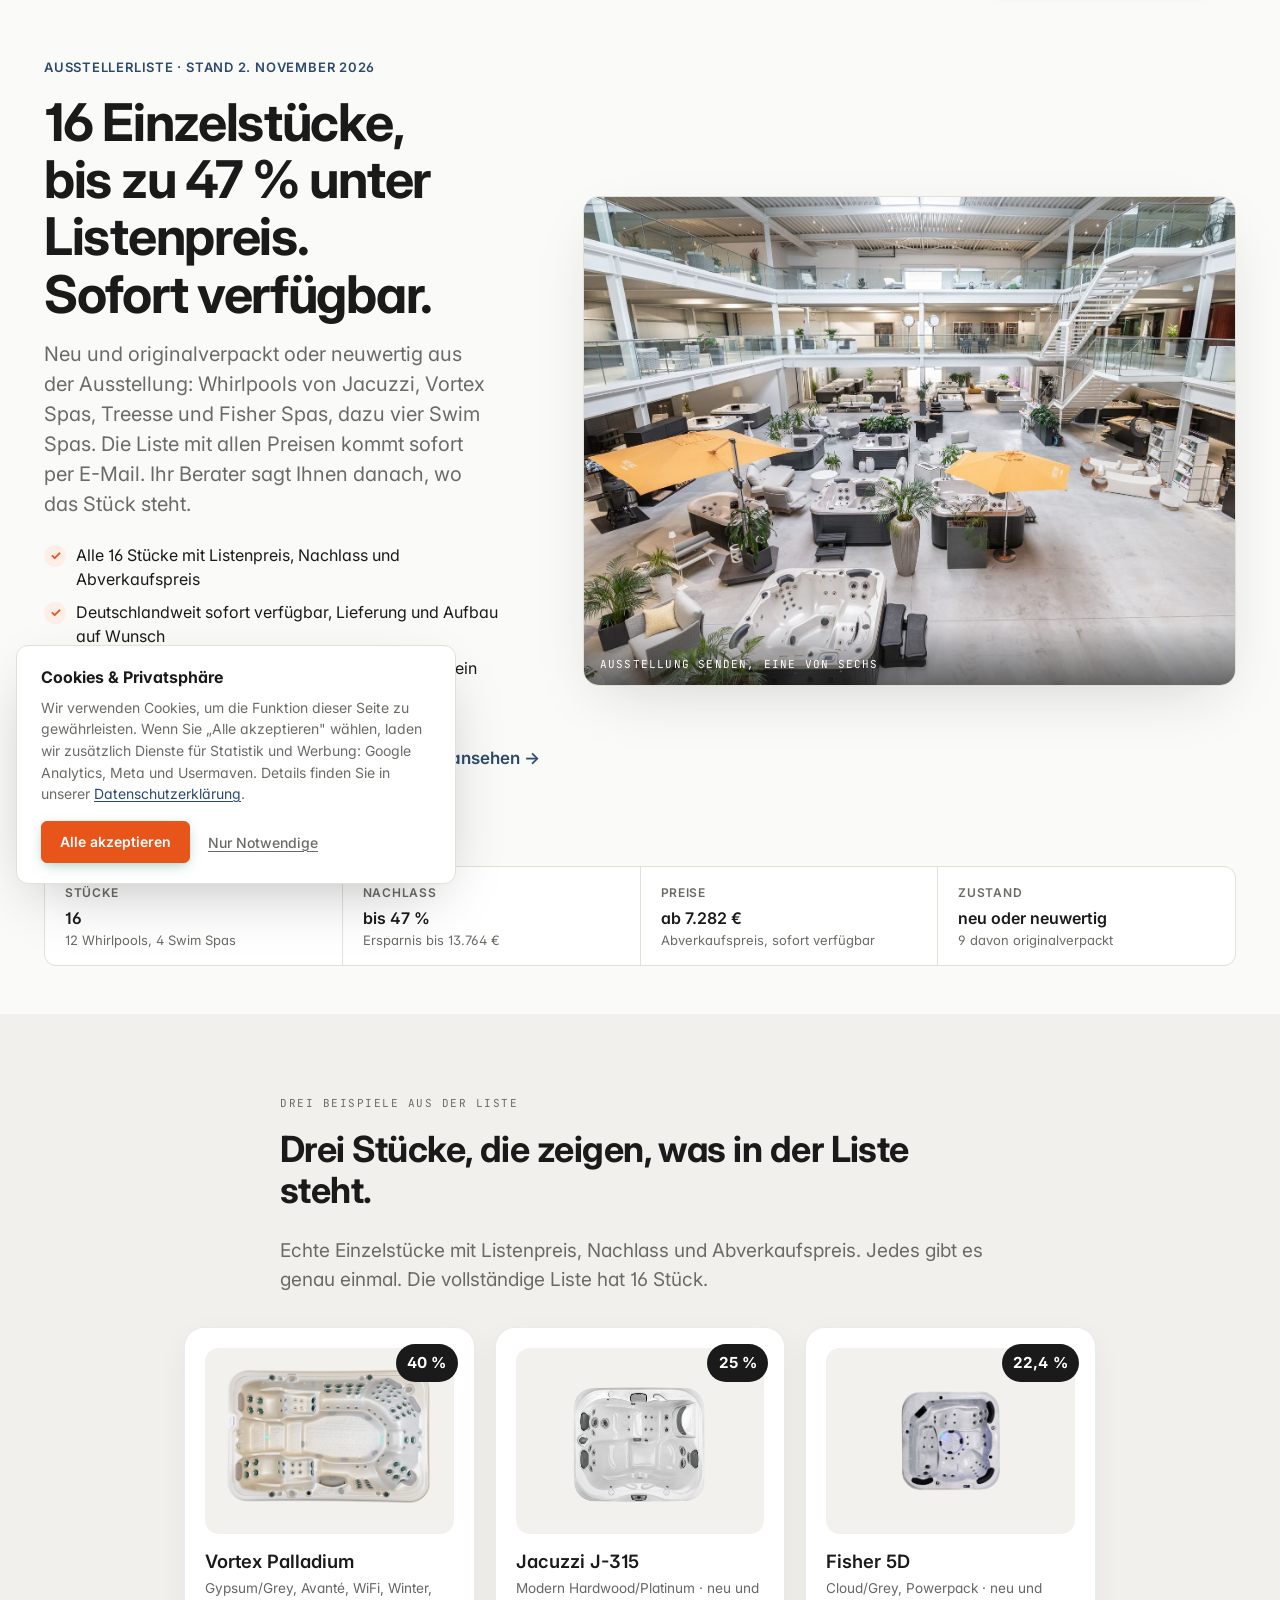
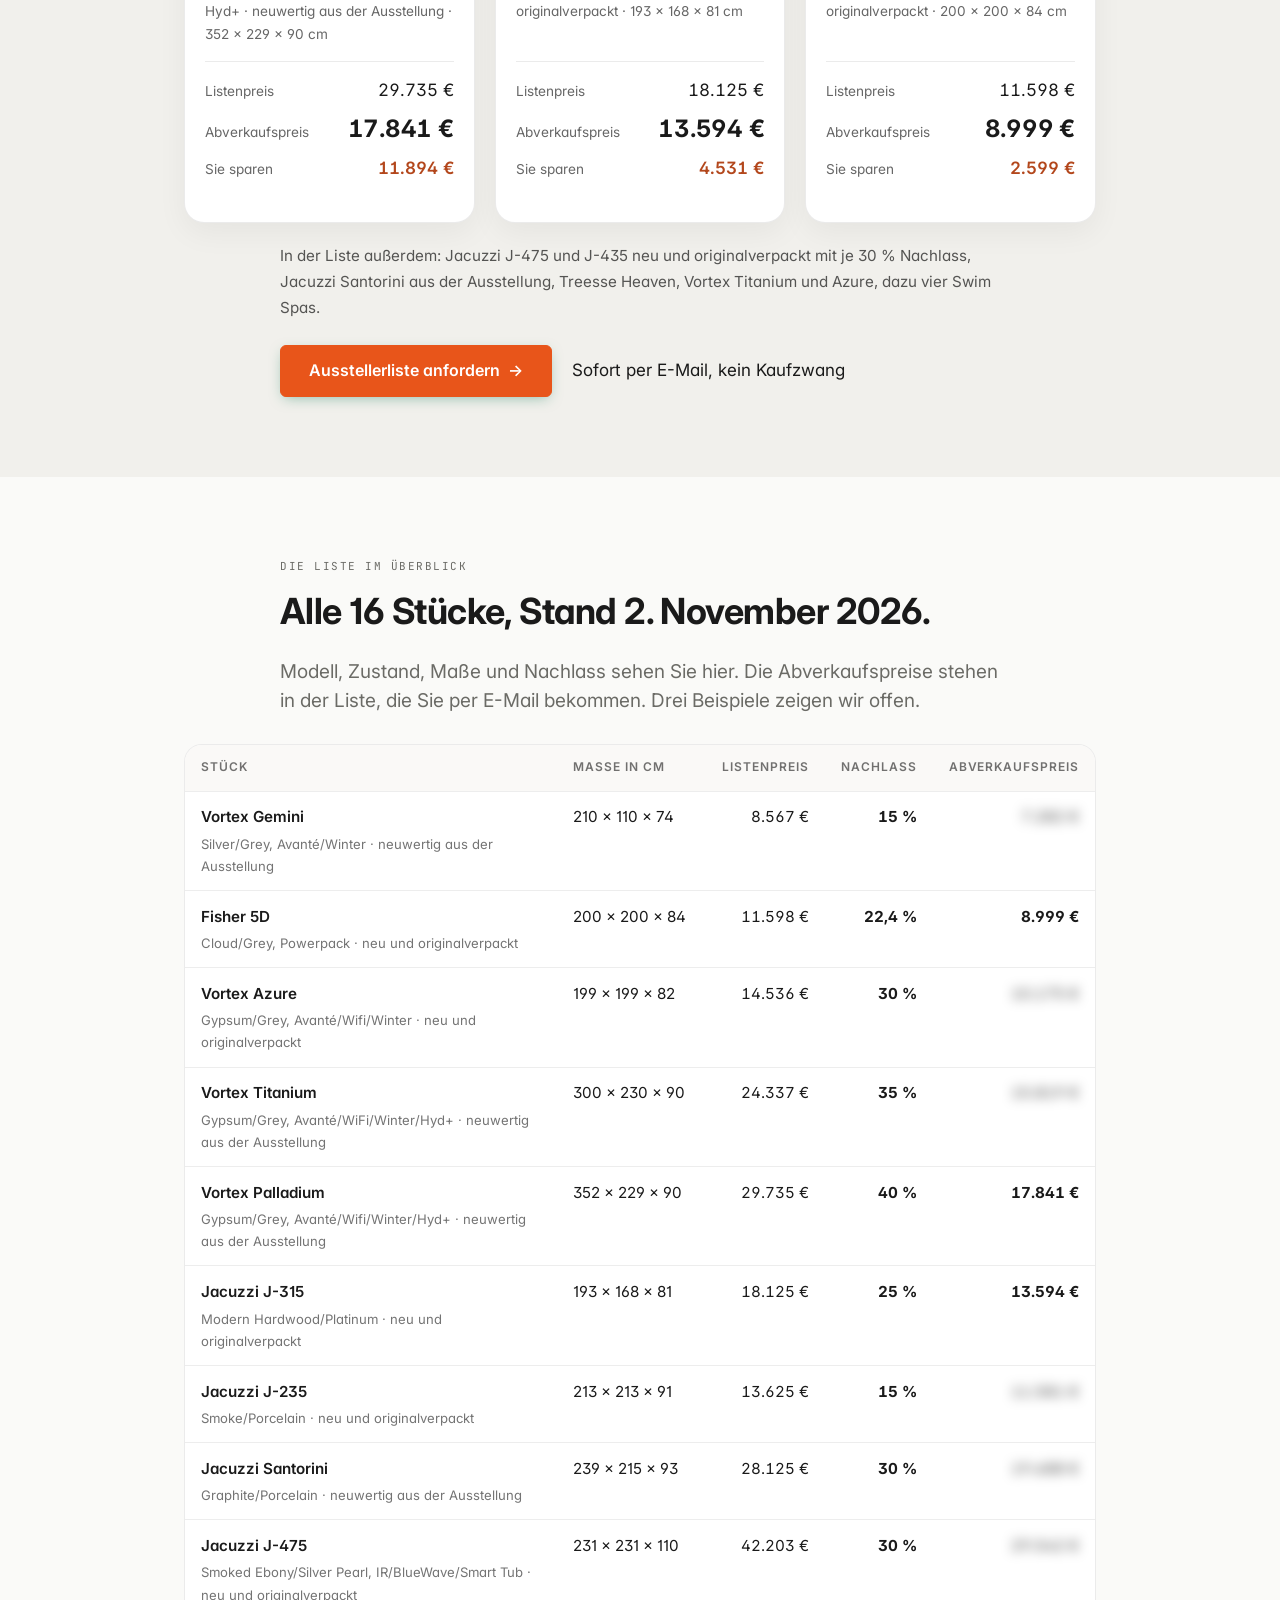
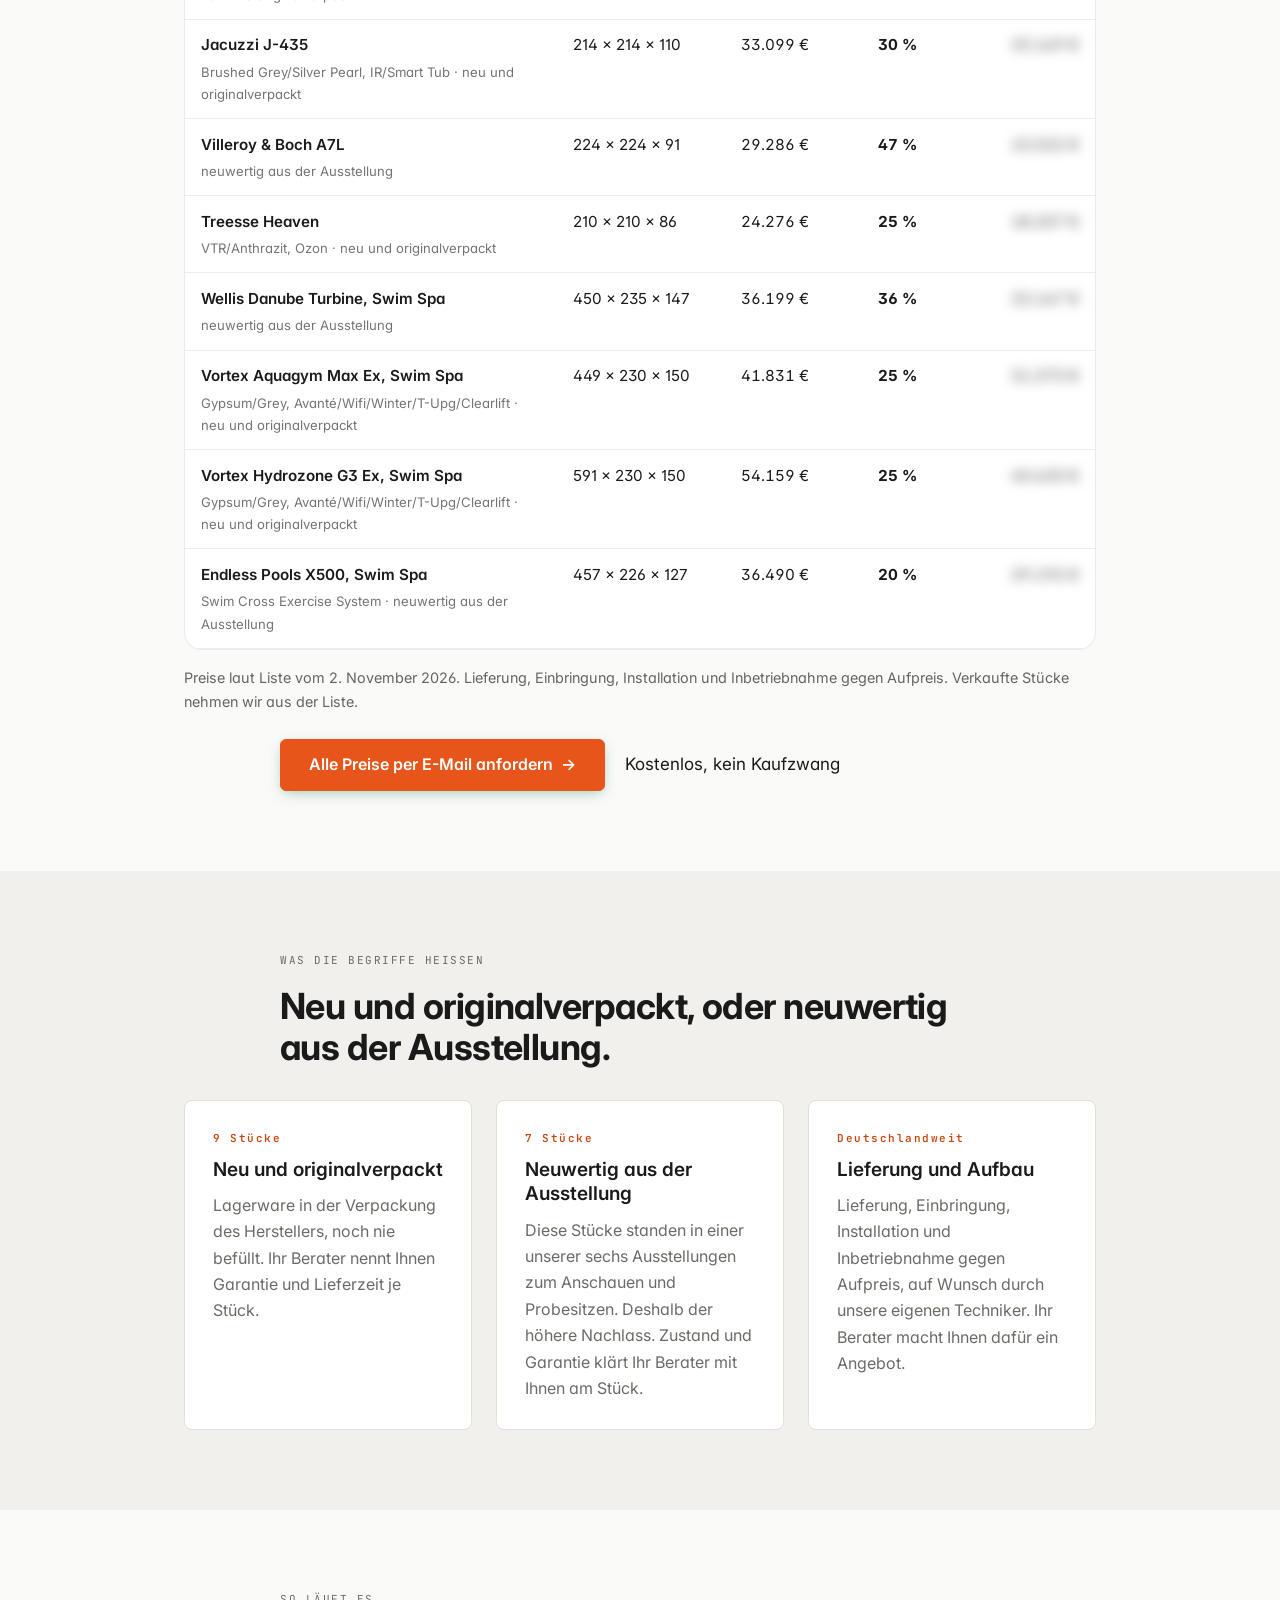
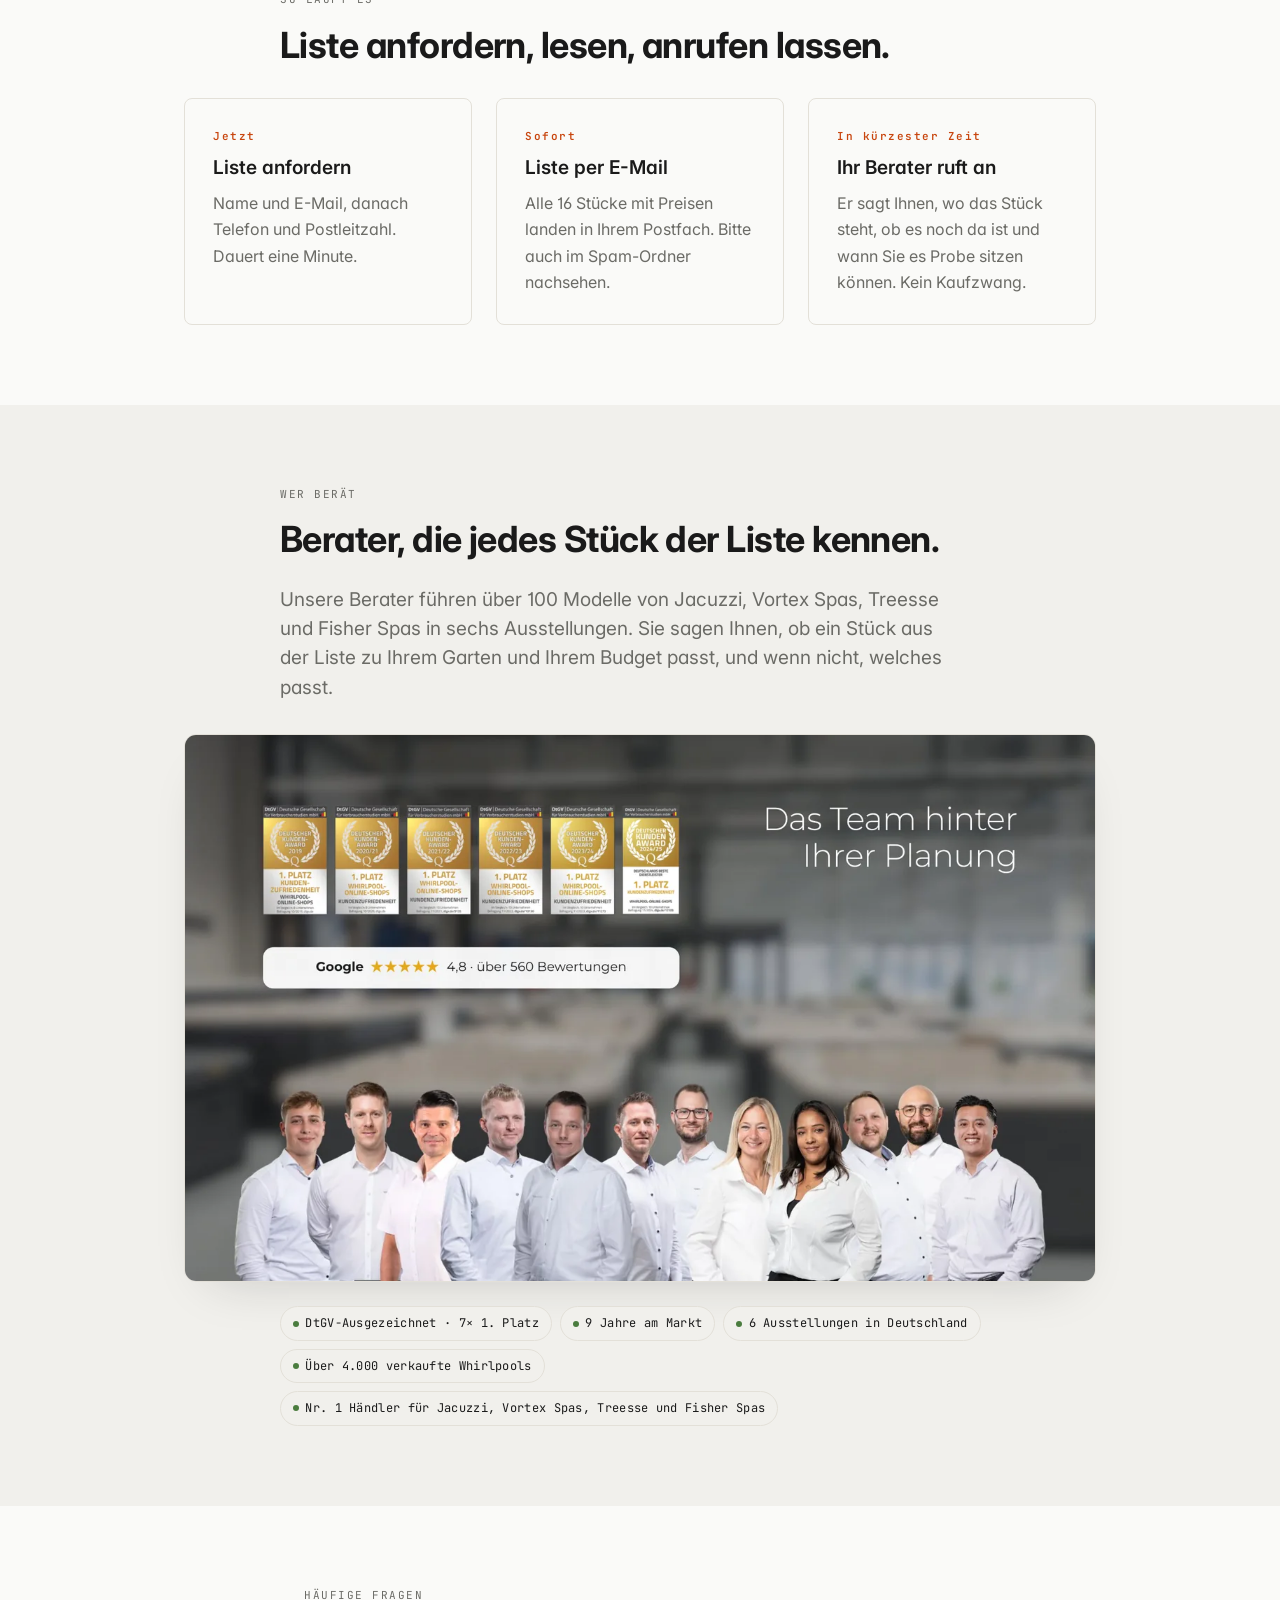
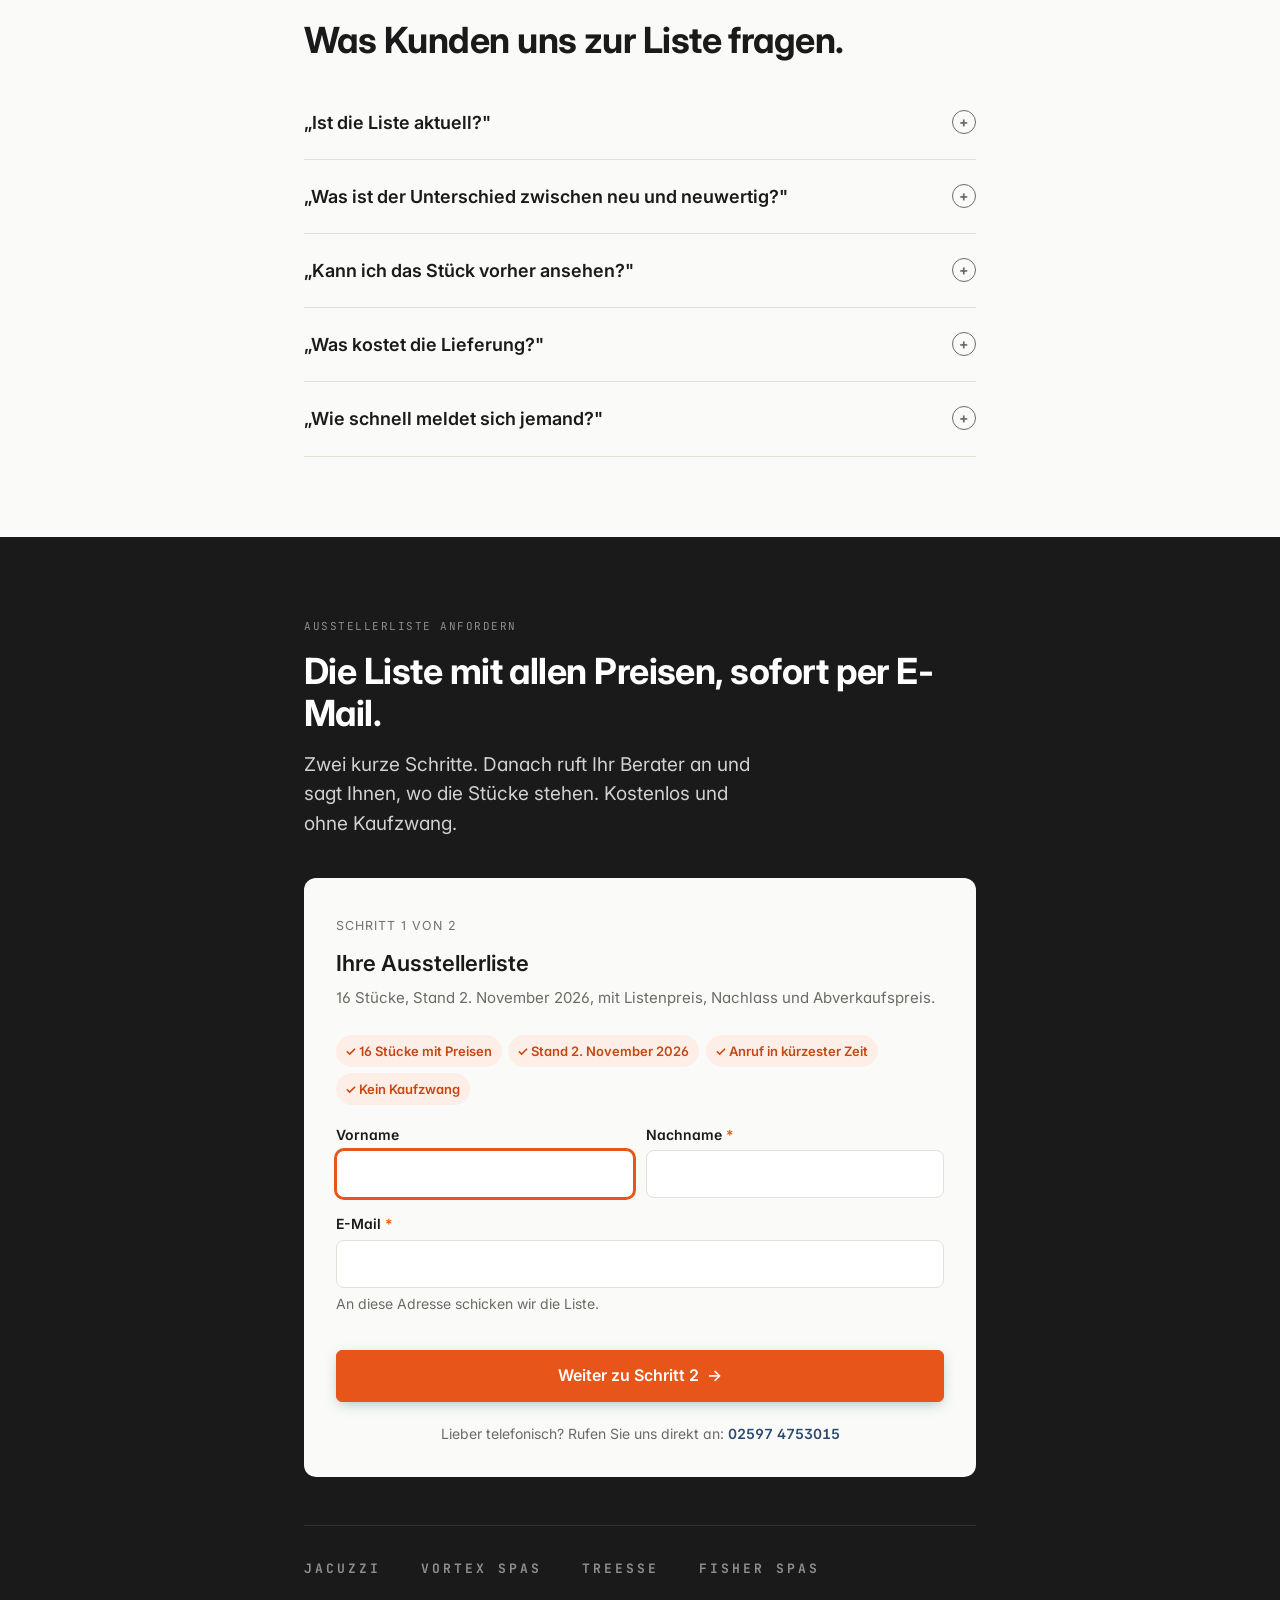
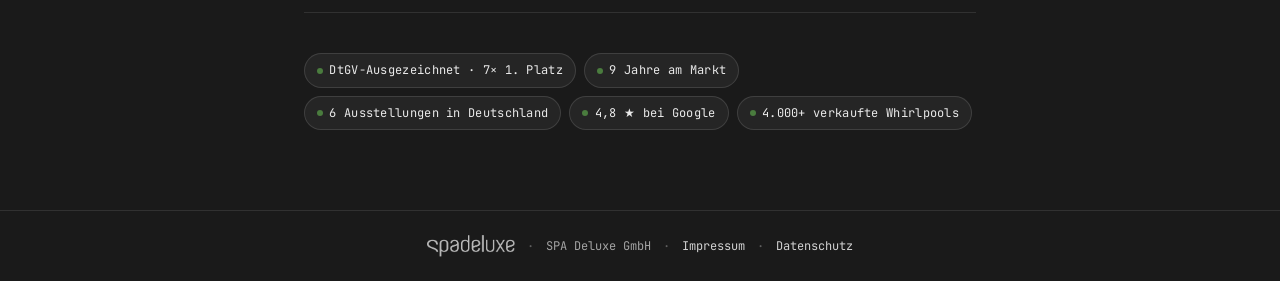
==== ausstellerliste/index.html @ eba51823 "Ausstellerliste: neue Kampagnenseite (Fassung 1, Entwurf ohne Zoho-Kennungen): Hero mit Listenzahlen" ====
<!DOCTYPE html>
<html lang="de">
<head>
  <meta charset="UTF-8" />
  <meta name="viewport" content="width=device-width, initial-scale=1, viewport-fit=cover" />
  <meta name="theme-color" content="#1A1A1A" />
  <title>Ausstellerliste: 16 Whirlpool-Einzelstücke bis zu 47 % unter Listenpreis · SPA Deluxe</title>
  <meta name="description" content="Die aktuelle Ausstellerliste von SPA Deluxe: 16 Einzelstücke von Jacuzzi, Vortex Spas, Treesse und Fisher Spas, neu und originalverpackt oder neuwertig aus der Ausstellung, bis zu 47 % unter Listenpreis. Liste sofort per E-Mail." />
  <meta name="robots" content="noindex, follow" />
  <link rel="canonical" href="https://ads.spadeluxe.de/ausstellerliste/" />

  <meta property="og:type" content="website" />
  <meta property="og:title" content="16 Einzelstücke, bis zu 47 % unter Listenpreis. Sofort verfügbar." />
  <meta property="og:description" content="Die Ausstellerliste von SPA Deluxe mit allen Preisen, sofort per E-Mail. Whirlpools von Jacuzzi, Vortex Spas, Treesse und Fisher Spas, dazu Swim Spas." />
  <meta property="og:image" content="https://ads.spadeluxe.de/ausstellerliste/assets/halle_senden.jpg" />
  <meta property="og:image:width" content="1700" />
  <meta property="og:image:height" content="1133" />
  <meta property="og:locale" content="de_DE" />
  <meta name="twitter:card" content="summary_large_image" />

  <link rel="preconnect" href="https://fonts.googleapis.com" />
  <link rel="preconnect" href="https://fonts.gstatic.com" crossorigin />
  <link href="https://fonts.googleapis.com/css2?family=Inter:wght@400;500;600;700&family=JetBrains+Mono:wght@400;500;600;700&display=swap" rel="stylesheet" />

  <link rel="stylesheet" href="styles.css?v=20261102a" />
  <link rel="stylesheet" href="liste.css?v=20261102a" />

  <!--
    Ausstellerliste, Fassung 1 vom 02.11.2026 (Go Sergej: neue Seite im eigenen Baukasten).
    Angebot: die Liste der Einzelstücke (Stand 02.11.2026, 16 Stücke) sofort per E-Mail, danach Anruf des Beraters.
    Technik wie Angebots-Check: styles.css, app.js (Einwilligung, Messung, Zoho Web-to-Lead, Bestätigung, PLZ zur Ausstellung),
    liste.js (zwei Formularschritte, Zeitpunkt in die Beschreibung). Zoho: Webformular „Ausstellerliste LP“ mit
    Lead Source „Ausstellerliste“ (dieselbe Quelle wie bisher, damit Funnel 8 die Liste verschickt); solange xnQsjsdp
    mit TODO beginnt, sendet app.js nichts und zeigt nur die Bestätigung. Preise und Stücke aus der Liste vom 02.11.2026,
    Datei akquise/kunden/spa-deluxe/ausstellerliste/liste-stand-2026-11-02.md. Bei jeder Listenänderung: Tabelle,
    Beispiele, Kennzahlen im Hero und das Datum anpassen.
  -->
</head>
<body>

<header class="site-header" id="site-header" aria-hidden="true">
  <div class="site-header-inner">
    <a href="#top" aria-label="Zum Seitenanfang">
      <img src="assets/logo-white.png" alt="SPA Deluxe" class="logo" width="120" height="26" />
    </a>
    <div class="header-center">
      <div class="reviews compact" aria-label="Google-Bewertungen: 4,8 von 5 Sternen aus über 560 Bewertungen">
        <span class="stars" aria-hidden="true">
          <svg class="star" viewBox="0 0 24 24" fill="currentColor"><path d="M12 2l3.09 6.26L22 9.27l-5 4.87 1.18 6.88L12 17.77l-6.18 3.25L7 14.14 2 9.27l6.91-1.01L12 2z"/></svg>
          <svg class="star" viewBox="0 0 24 24" fill="currentColor"><path d="M12 2l3.09 6.26L22 9.27l-5 4.87 1.18 6.88L12 17.77l-6.18 3.25L7 14.14 2 9.27l6.91-1.01L12 2z"/></svg>
          <svg class="star" viewBox="0 0 24 24" fill="currentColor"><path d="M12 2l3.09 6.26L22 9.27l-5 4.87 1.18 6.88L12 17.77l-6.18 3.25L7 14.14 2 9.27l6.91-1.01L12 2z"/></svg>
          <svg class="star" viewBox="0 0 24 24" fill="currentColor"><path d="M12 2l3.09 6.26L22 9.27l-5 4.87 1.18 6.88L12 17.77l-6.18 3.25L7 14.14 2 9.27l6.91-1.01L12 2z"/></svg>
          <svg class="star" viewBox="0 0 24 24" fill="currentColor"><path d="M12 2l3.09 6.26L22 9.27l-5 4.87 1.18 6.88L12 17.77l-6.18 3.25L7 14.14 2 9.27l6.91-1.01L12 2z"/></svg>
        </span>
        <span class="rating">4,8</span>
        <span class="count">· 560+ Bewertungen</span>
      </div>
    </div>
    <div class="header-cta">
      <a href="tel:+4925974753015" class="btn btn-call" data-cta="header-call" aria-label="Anrufen 02597 4753015">
        <svg class="icon-phone" viewBox="0 0 24 24" fill="none" stroke="currentColor" stroke-width="2" stroke-linecap="round" stroke-linejoin="round" aria-hidden="true"><path d="M22 16.92v3a2 2 0 0 1-2.18 2 19.79 19.79 0 0 1-8.63-3.07 19.5 19.5 0 0 1-6-6 19.79 19.79 0 0 1-3.07-8.67A2 2 0 0 1 4.11 2h3a2 2 0 0 1 2 1.72c.13.96.36 1.9.7 2.81a2 2 0 0 1-.45 2.11L8.09 9.91a16 16 0 0 0 6 6l1.27-1.27a2 2 0 0 1 2.11-.45c.91.34 1.85.57 2.81.7A2 2 0 0 1 22 16.92z"/></svg>
        <span class="btn-call-text">02597 4753015</span>
      </a>
      <a href="#liste-anfordern" class="btn btn-primary" data-cta="header-primary">Ausstellerliste anfordern</a>
    </div>
  </div>
</header>

<!-- ============================================================
     HERO · die Liste als Angebot, Zahlen aus der Liste vom 02.11.2026
     ============================================================ -->
<section class="hero hero--messe" id="top">
  <div class="hero-wrap">
    <div class="hero-grid">
      <div class="hero-content">
        <p class="kicker">Ausstellerliste · Stand 2. November 2026</p>

        <h1>16 Einzelstücke, bis zu 47 % unter Listenpreis. Sofort verfügbar.</h1>

        <p class="hero-sub">
          Neu und originalverpackt oder neuwertig aus der Ausstellung: Whirlpools von Jacuzzi, Vortex Spas, Treesse und Fisher Spas, dazu vier Swim Spas.
          Die Liste mit allen Preisen kommt sofort per E-Mail. Ihr Berater sagt Ihnen danach, wo das Stück steht.
        </p>

        <ul class="hero-vorteile">
          <li><span class="check" aria-hidden="true">✓</span><span>Alle 16 Stücke mit Listenpreis, Nachlass und Abverkaufspreis</span></li>
          <li><span class="check" aria-hidden="true">✓</span><span>Deutschlandweit sofort verfügbar, Lieferung und Aufbau auf Wunsch</span></li>
          <li><span class="check" aria-hidden="true">✓</span><span>Probesitzen in einer unserer sechs Ausstellungen, kein Kaufzwang</span></li>
        </ul>

        <div class="cta-row">
          <a href="#liste-anfordern" class="btn btn-primary btn-arrow" data-cta="hero-primary">Ausstellerliste anfordern</a>
          <a href="#beispiele" class="hero-link" data-cta="hero-secondary">Drei Beispiele ansehen</a>
        </div>

        <p class="hero-proof"><span class="stars" aria-hidden="true">★★★★★</span> 4,8 bei Google · über 560 Bewertungen</p>
      </div>

      <div class="hero-media">
        <div class="media-slot">
          <img src="assets/halle_senden.jpg" alt="Ausstellung von SPA Deluxe in Senden mit vielen Whirlpools nebeneinander" width="1700" height="1133" loading="eager" decoding="async" fetchpriority="high" />
          <span class="media-caption">Ausstellung Senden, eine von sechs</span>
        </div>
      </div>
    </div>

    <dl class="messe-fakten" aria-label="Die Liste auf einen Blick">
      <div class="fakt"><dt>Stücke</dt><dd>16<small>12 Whirlpools, 4 Swim Spas</small></dd></div>
      <div class="fakt"><dt>Nachlass</dt><dd>bis 47 %<small>Ersparnis bis 13.764 €</small></dd></div>
      <div class="fakt"><dt>Preise</dt><dd>ab 7.282 €<small>Abverkaufspreis, sofort verfügbar</small></dd></div>
      <div class="fakt"><dt>Zustand</dt><dd>neu oder neuwertig<small>9 davon originalverpackt</small></dd></div>
    </dl>
  </div>
</section>

<!-- ============================================================
     BEISPIELE · drei echte Stücke mit Preis
     ============================================================ -->
<section class="alt" id="beispiele">
  <div class="wrap-wide">
    <div class="wrap" style="padding:0;">
      <div class="section-meta"><span class="num">Drei Beispiele aus der Liste</span></div>
      <h2>Drei Stücke, die zeigen, was in der Liste steht.</h2>
      <p class="lead">Echte Einzelstücke mit Listenpreis, Nachlass und Abverkaufspreis. Jedes gibt es genau einmal. Die vollständige Liste hat 16 Stück.</p>
    </div>

    <div class="beispiel-karten">
      <article class="beispiel">
        <span class="beispiel-badge">40 %</span>
        <div class="beispiel-bild"><img src="assets/vortex-palladium.png" alt="Vortex Palladium, Whirlpool von oben" width="900" height="751" loading="lazy" decoding="async" /></div>
        <h3>Vortex Palladium</h3>
        <p class="zustand">Gypsum/Grey, Avanté, WiFi, Winter, Hyd+ · neuwertig aus der Ausstellung · 352 × 229 × 90 cm</p>
        <dl class="preise">
          <dt>Listenpreis</dt><dd>29.735 €</dd>
          <dt>Abverkaufspreis</dt><dd class="gross">17.841 €</dd>
          <dt>Sie sparen</dt><dd class="spar">11.894 €</dd>
        </dl>
      </article>
      <article class="beispiel">
        <span class="beispiel-badge">25 %</span>
        <div class="beispiel-bild"><img src="assets/jacuzzi-j-315.png" alt="Jacuzzi J-315, Whirlpool von oben" width="800" height="667" loading="lazy" decoding="async" /></div>
        <h3>Jacuzzi J-315</h3>
        <p class="zustand">Modern Hardwood/Platinum · neu und originalverpackt · 193 × 168 × 81 cm</p>
        <dl class="preise">
          <dt>Listenpreis</dt><dd>18.125 €</dd>
          <dt>Abverkaufspreis</dt><dd class="gross">13.594 €</dd>
          <dt>Sie sparen</dt><dd class="spar">4.531 €</dd>
        </dl>
      </article>
      <article class="beispiel">
        <span class="beispiel-badge">22,4 %</span>
        <div class="beispiel-bild"><img src="assets/fisher-5d.png" alt="Fisher 5D, Whirlpool von oben" width="900" height="751" loading="lazy" decoding="async" /></div>
        <h3>Fisher 5D</h3>
        <p class="zustand">Cloud/Grey, Powerpack · neu und originalverpackt · 200 × 200 × 84 cm</p>
        <dl class="preise">
          <dt>Listenpreis</dt><dd>11.598 €</dd>
          <dt>Abverkaufspreis</dt><dd class="gross">8.999 €</dd>
          <dt>Sie sparen</dt><dd class="spar">2.599 €</dd>
        </dl>
      </article>
    </div>

    <div class="wrap" style="padding:0;">
      <p class="beispiel-hinweis">In der Liste außerdem: Jacuzzi J-475 und J-435 neu und originalverpackt mit je 30 % Nachlass, Jacuzzi Santorini aus der Ausstellung, Treesse Heaven, Vortex Titanium und Azure, dazu vier Swim Spas.</p>
      <div class="liste-cta">
        <a href="#liste-anfordern" class="btn btn-primary btn-arrow" data-cta="beispiele-primary">Ausstellerliste anfordern</a>
        <span class="hinweis">Sofort per E-Mail, kein Kaufzwang</span>
      </div>
    </div>
  </div>
</section>

<!-- ============================================================
     VORSCHAU · alle 16 Stücke, Abverkaufspreise verdeckt
     ============================================================ -->
<section id="liste-vorschau">
  <div class="wrap-wide">
    <div class="wrap" style="padding:0;">
      <div class="section-meta"><span class="num">Die Liste im Überblick</span></div>
      <h2>Alle 16 Stücke, Stand 2. November 2026.</h2>
      <p class="lead">Modell, Zustand, Maße und Nachlass sehen Sie hier. Die Abverkaufspreise stehen in der Liste, die Sie per E-Mail bekommen. Drei Beispiele zeigen wir offen.</p>
    </div>

    <div class="liste-wrap">
      <table class="liste" aria-label="Ausstellerliste, Stand 2. November 2026">
        <thead>
          <tr><th>Stück</th><th>Maße in cm</th><th class="zahl">Listenpreis</th><th class="zahl">Nachlass</th><th class="zahl">Abverkaufspreis</th></tr>
        </thead>
        <tbody>
          <tr><td><span class="stueck">Vortex Gemini</span><span class="klein">Silver/Grey, Avanté/Winter · neuwertig aus der Ausstellung</span></td><td>210 × 110 × 74</td><td class="zahl">8.567 €</td><td class="zahl nachlass">15 %</td><td class="zahl"><span class="preis-verdeckt" aria-label="Preis in der Liste">7.282 €</span></td></tr>
          <tr class="beispiel-zeile"><td><span class="stueck">Fisher 5D</span><span class="klein">Cloud/Grey, Powerpack · neu und originalverpackt</span></td><td>200 × 200 × 84</td><td class="zahl">11.598 €</td><td class="zahl nachlass">22,4 %</td><td class="zahl"><span class="preis-verdeckt">8.999 €</span></td></tr>
          <tr><td><span class="stueck">Vortex Azure</span><span class="klein">Gypsum/Grey, Avanté/Wifi/Winter · neu und originalverpackt</span></td><td>199 × 199 × 82</td><td class="zahl">14.536 €</td><td class="zahl nachlass">30 %</td><td class="zahl"><span class="preis-verdeckt" aria-label="Preis in der Liste">10.175 €</span></td></tr>
          <tr><td><span class="stueck">Vortex Titanium</span><span class="klein">Gypsum/Grey, Avanté/WiFi/Winter/Hyd+ · neuwertig aus der Ausstellung</span></td><td>300 × 230 × 90</td><td class="zahl">24.337 €</td><td class="zahl nachlass">35 %</td><td class="zahl"><span class="preis-verdeckt" aria-label="Preis in der Liste">15.819 €</span></td></tr>
          <tr class="beispiel-zeile"><td><span class="stueck">Vortex Palladium</span><span class="klein">Gypsum/Grey, Avanté/Wifi/Winter/Hyd+ · neuwertig aus der Ausstellung</span></td><td>352 × 229 × 90</td><td class="zahl">29.735 €</td><td class="zahl nachlass">40 %</td><td class="zahl"><span class="preis-verdeckt">17.841 €</span></td></tr>
          <tr class="beispiel-zeile"><td><span class="stueck">Jacuzzi J-315</span><span class="klein">Modern Hardwood/Platinum · neu und originalverpackt</span></td><td>193 × 168 × 81</td><td class="zahl">18.125 €</td><td class="zahl nachlass">25 %</td><td class="zahl"><span class="preis-verdeckt">13.594 €</span></td></tr>
          <tr><td><span class="stueck">Jacuzzi J-235</span><span class="klein">Smoke/Porcelain · neu und originalverpackt</span></td><td>213 × 213 × 91</td><td class="zahl">13.625 €</td><td class="zahl nachlass">15 %</td><td class="zahl"><span class="preis-verdeckt" aria-label="Preis in der Liste">11.581 €</span></td></tr>
          <tr><td><span class="stueck">Jacuzzi Santorini</span><span class="klein">Graphite/Porcelain · neuwertig aus der Ausstellung</span></td><td>239 × 215 × 93</td><td class="zahl">28.125 €</td><td class="zahl nachlass">30 %</td><td class="zahl"><span class="preis-verdeckt" aria-label="Preis in der Liste">19.688 €</span></td></tr>
          <tr><td><span class="stueck">Jacuzzi J-475</span><span class="klein">Smoked Ebony/Silver Pearl, IR/BlueWave/Smart Tub · neu und originalverpackt</span></td><td>231 × 231 × 110</td><td class="zahl">42.203 €</td><td class="zahl nachlass">30 %</td><td class="zahl"><span class="preis-verdeckt" aria-label="Preis in der Liste">29.542 €</span></td></tr>
          <tr><td><span class="stueck">Jacuzzi J-435</span><span class="klein">Brushed Grey/Silver Pearl, IR/Smart Tub · neu und originalverpackt</span></td><td>214 × 214 × 110</td><td class="zahl">33.099 €</td><td class="zahl nachlass">30 %</td><td class="zahl"><span class="preis-verdeckt" aria-label="Preis in der Liste">23.169 €</span></td></tr>
          <tr><td><span class="stueck">Villeroy &amp; Boch A7L</span><span class="klein">neuwertig aus der Ausstellung</span></td><td>224 × 224 × 91</td><td class="zahl">29.286 €</td><td class="zahl nachlass">47 %</td><td class="zahl"><span class="preis-verdeckt" aria-label="Preis in der Liste">15.522 €</span></td></tr>
          <tr><td><span class="stueck">Treesse Heaven</span><span class="klein">VTR/Anthrazit, Ozon · neu und originalverpackt</span></td><td>210 × 210 × 86</td><td class="zahl">24.276 €</td><td class="zahl nachlass">25 %</td><td class="zahl"><span class="preis-verdeckt" aria-label="Preis in der Liste">18.207 €</span></td></tr>
          <tr><td><span class="stueck">Wellis Danube Turbine, Swim Spa</span><span class="klein">neuwertig aus der Ausstellung</span></td><td>450 × 235 × 147</td><td class="zahl">36.199 €</td><td class="zahl nachlass">36 %</td><td class="zahl"><span class="preis-verdeckt" aria-label="Preis in der Liste">23.167 €</span></td></tr>
          <tr><td><span class="stueck">Vortex Aquagym Max Ex, Swim Spa</span><span class="klein">Gypsum/Grey, Avanté/Wifi/Winter/T-Upg/Clearlift · neu und originalverpackt</span></td><td>449 × 230 × 150</td><td class="zahl">41.831 €</td><td class="zahl nachlass">25 %</td><td class="zahl"><span class="preis-verdeckt" aria-label="Preis in der Liste">31.373 €</span></td></tr>
          <tr><td><span class="stueck">Vortex Hydrozone G3 Ex, Swim Spa</span><span class="klein">Gypsum/Grey, Avanté/Wifi/Winter/T-Upg/Clearlift · neu und originalverpackt</span></td><td>591 × 230 × 150</td><td class="zahl">54.159 €</td><td class="zahl nachlass">25 %</td><td class="zahl"><span class="preis-verdeckt" aria-label="Preis in der Liste">40.620 €</span></td></tr>
          <tr><td><span class="stueck">Endless Pools X500, Swim Spa</span><span class="klein">Swim Cross Exercise System · neuwertig aus der Ausstellung</span></td><td>457 × 226 × 127</td><td class="zahl">36.490 €</td><td class="zahl nachlass">20 %</td><td class="zahl"><span class="preis-verdeckt" aria-label="Preis in der Liste">29.192 €</span></td></tr>
        </tbody>
      </table>
    </div>
    <p class="liste-fuss"><span>Preise laut Liste vom 2. November 2026. Lieferung, Einbringung, Installation und Inbetriebnahme gegen Aufpreis. Verkaufte Stücke nehmen wir aus der Liste.</span></p>

    <div class="wrap" style="padding:0;">
      <div class="liste-cta">
        <a href="#liste-anfordern" class="btn btn-primary btn-arrow" data-cta="vorschau-primary">Alle Preise per E-Mail anfordern</a>
        <span class="hinweis">Kostenlos, kein Kaufzwang</span>
      </div>
    </div>
  </div>
</section>

<!-- ============================================================
     ZUSTAND · was neu und neuwertig heißt
     ============================================================ -->
<section class="alt" id="zustand">
  <div class="wrap-wide">
    <div class="wrap" style="padding:0;">
      <div class="section-meta"><span class="num">Was die Begriffe heißen</span></div>
      <h2>Neu und originalverpackt, oder neuwertig aus der Ausstellung.</h2>
    </div>
    <ol class="steps-grid">
      <li class="why-card step-card">
        <span class="num">9 Stücke</span>
        <h3>Neu und originalverpackt</h3>
        <p>Lagerware in der Verpackung des Herstellers, noch nie befüllt. Ihr Berater nennt Ihnen Garantie und Lieferzeit je Stück.</p>
      </li>
      <li class="why-card step-card">
        <span class="num">7 Stücke</span>
        <h3>Neuwertig aus der Ausstellung</h3>
        <p>Diese Stücke standen in einer unserer sechs Ausstellungen zum Anschauen und Probesitzen. Deshalb der höhere Nachlass. Zustand und Garantie klärt Ihr Berater mit Ihnen am Stück.</p>
      </li>
      <li class="why-card step-card">
        <span class="num">Deutschlandweit</span>
        <h3>Lieferung und Aufbau</h3>
        <p>Lieferung, Einbringung, Installation und Inbetriebnahme gegen Aufpreis, auf Wunsch durch unsere eigenen Techniker. Ihr Berater macht Ihnen dafür ein Angebot.</p>
      </li>
    </ol>
  </div>
</section>

<!-- ============================================================
     ABLAUF · drei Schritte
     ============================================================ -->
<section id="ablauf">
  <div class="wrap-wide">
    <div class="wrap" style="padding:0;">
      <div class="section-meta"><span class="num">So läuft es</span></div>
      <h2>Liste anfordern, lesen, anrufen lassen.</h2>
    </div>
    <ol class="steps-grid">
      <li class="why-card step-card">
        <span class="num">Jetzt</span>
        <h3>Liste anfordern</h3>
        <p>Name und E-Mail, danach Telefon und Postleitzahl. Dauert eine Minute.</p>
      </li>
      <li class="why-card step-card">
        <span class="num">Sofort</span>
        <h3>Liste per E-Mail</h3>
        <p>Alle 16 Stücke mit Preisen landen in Ihrem Postfach. Bitte auch im Spam-Ordner nachsehen.</p>
      </li>
      <li class="why-card step-card">
        <span class="num">In kürzester Zeit</span>
        <h3>Ihr Berater ruft an</h3>
        <p>Er sagt Ihnen, wo das Stück steht, ob es noch da ist und wann Sie es Probe sitzen können. Kein Kaufzwang.</p>
      </li>
    </ol>
  </div>
</section>

<!-- ============================================================
     BERATER · Team, Auszeichnungen, Bewertungen
     ============================================================ -->
<section class="alt" id="berater">
  <div class="wrap-wide">
    <div class="wrap" style="padding:0;">
      <div class="section-meta"><span class="num">Wer berät</span></div>
      <h2>Berater, die jedes Stück der Liste kennen.</h2>
      <p class="lead">
        Unsere Berater führen über 100 Modelle von Jacuzzi, Vortex Spas, Treesse und Fisher Spas in sechs Ausstellungen.
        Sie sagen Ihnen, ob ein Stück aus der Liste zu Ihrem Garten und Ihrem Budget passt, und wenn nicht, welches passt.
      </p>
    </div>

    <div class="trust-team-block">
      <picture>
        <source media="(max-width: 767px)" type="image/webp" srcset="assets/trust-team-mobile.webp" />
        <source media="(max-width: 767px)" type="image/jpeg" srcset="assets/trust-team-mobile.jpg" />
        <source type="image/webp" srcset="assets/trust-team.webp" />
        <img src="assets/trust-team.jpg" alt="Die Berater von SPA Deluxe. Deutscher Kunden-Award der DtGV: 1. Platz für Kundenzufriedenheit. Google: 4,8 Sterne aus über 560 Bewertungen." width="1300" height="780" loading="lazy" decoding="async" />
      </picture>
    </div>

    <div class="wrap" style="padding:0;">
      <div class="trust-strip" style="margin-top:1.5rem;">
        <span class="trust-pill"><span class="dot"></span> DtGV-Ausgezeichnet · 7× 1. Platz</span>
        <span class="trust-pill"><span class="dot"></span> 9 Jahre am Markt</span>
        <span class="trust-pill"><span class="dot"></span> 6 Ausstellungen in Deutschland</span>
        <span class="trust-pill"><span class="dot"></span> Über 4.000 verkaufte Whirlpools</span>
        <span class="trust-pill"><span class="dot"></span> Nr. 1 Händler für Jacuzzi, Vortex Spas, Treesse und Fisher Spas</span>
      </div>
    </div>
  </div>
</section>

<!-- ============================================================
     FAQ
     ============================================================ -->
<section id="fragen">
  <div class="wrap">
    <div class="section-meta"><span class="num">Häufige Fragen</span></div>
    <h2>Was Kunden uns zur Liste fragen.</h2>

    <div class="faq" role="list">
      <article class="faq-item" role="listitem">
        <button class="faq-q" aria-expanded="false"><span>„Ist die Liste aktuell?"</span><span class="icon" aria-hidden="true">+</span></button>
        <div class="faq-a"><div class="faq-a-inner"><p>Oben steht das Datum. Verkaufte Stücke nehmen wir heraus, neue kommen dazu. Wenn Sie ein Stück aus der Liste wollen, fragen Sie am besten gleich an, es gibt jedes nur einmal.</p></div></div>
      </article>
      <article class="faq-item" role="listitem">
        <button class="faq-q" aria-expanded="false"><span>„Was ist der Unterschied zwischen neu und neuwertig?"</span><span class="icon" aria-hidden="true">+</span></button>
        <div class="faq-a"><div class="faq-a-inner"><p>Neu und originalverpackt heißt Lagerware in der Verpackung des Herstellers, noch nie befüllt. Neuwertig aus der Ausstellung heißt, das Stück stand bei uns in der Ausstellung zum Anschauen und Probesitzen. Zustand und Garantie je Stück nennt Ihnen Ihr Berater.</p></div></div>
      </article>
      <article class="faq-item" role="listitem">
        <button class="faq-q" aria-expanded="false"><span>„Kann ich das Stück vorher ansehen?"</span><span class="icon" aria-hidden="true">+</span></button>
        <div class="faq-a"><div class="faq-a-inner"><p>Ausstellungsstücke stehen in einer unserer sechs Ausstellungen, Ihr Berater sagt Ihnen in welcher. Lagerware zeigen wir Ihnen am Modell in der Ausstellung, soweit es dort steht.</p></div></div>
      </article>
      <article class="faq-item" role="listitem">
        <button class="faq-q" aria-expanded="false"><span>„Was kostet die Lieferung?"</span><span class="icon" aria-hidden="true">+</span></button>
        <div class="faq-a"><div class="faq-a-inner"><p>Das hängt vom Stück, dem Weg und dem Aufstellort ab. Ihr Berater macht Ihnen ein Angebot für Lieferung, Einbringung, Installation und Inbetriebnahme.</p></div></div>
      </article>
      <article class="faq-item" role="listitem">
        <button class="faq-q" aria-expanded="false"><span>„Wie schnell meldet sich jemand?"</span><span class="icon" aria-hidden="true">+</span></button>
        <div class="faq-a"><div class="faq-a-inner"><p>In kürzester Zeit. Ihr Berater ruft von einer Nummer von SPA Deluxe an. Lieber sofort? <a href="tel:+4925974753015">02597 4753015</a></p></div></div>
      </article>
    </div>
  </div>
</section>

<!-- ============================================================
     ANFORDERN · zwei Schritte (Zoho Web-to-Lead) + Bestätigung
     data-funnel geht in die Messereignisse, data-pdf (sobald die Liste als PDF hier liegt) in den Link der Bestätigung.
     ============================================================ -->
<section class="final-cta-section" id="liste-anfordern" data-funnel="ausstellerliste" data-pdf="" data-pdf-name="Ausstellerliste">
  <div class="wrap">
    <div class="section-meta"><span class="num" style="color:rgba(255,255,255,0.5);">Ausstellerliste anfordern</span></div>
    <h2>Die Liste mit allen Preisen, sofort per E-Mail.</h2>
    <p class="lead">Zwei kurze Schritte. Danach ruft Ihr Berater an und sagt Ihnen, wo die Stücke stehen. Kostenlos und ohne Kaufzwang.</p>

    <div class="form-wrap" id="lead-box">
      <div class="form-step" id="step-kontakt">
        <span class="schritt-anzeige" data-schritt-anzeige>Schritt 1 von 2</span>
        <h3>Ihre Ausstellerliste</h3>
        <p class="form-sub">16 Stücke, Stand 2. November 2026, mit Listenpreis, Nachlass und Abverkaufspreis.</p>
        <ul class="form-inklusive" aria-label="In der Liste enthalten">
          <li>16 Stücke mit Preisen</li>
          <li>Stand 2. November 2026</li>
          <li>Anruf in kürzester Zeit</li>
          <li>Kein Kaufzwang</li>
        </ul>

        <form id="lead-form" action="https://crm.zoho.eu/crm/WebToLeadForm" method="POST" target="zoho-lead-sink" accept-charset="UTF-8" novalidate data-aktiver-schritt="1">
          <!-- Zoho-Webformular „Ausstellerliste LP“: Kennungen nach dem Anlegen eintragen. Solange die Kennungen
               mit TODO beginnen, sendet app.js nichts und zeigt nur die Bestätigung. -->
          <input type="hidden" name="xnQsjsdp" value="TODO-ausstellerliste" />
          <input type="hidden" name="xmIwtLD" value="TODO-ausstellerliste" />
          <input type="hidden" name="actionType" value="TGVhZHM=" />
          <input type="hidden" name="returnURL" value="https://ads.spadeluxe.de/ausstellerliste/" />
          <!-- Dieselbe Lead-Quelle wie die bisherige Kampagne, damit Funnel 8 die Liste verschickt. -->
          <input type="hidden" name="Lead Source" value="Ausstellerliste" />
          <input type="hidden" name="Description" id="lead-description" value="" />

          <input type="hidden" name="LEADCF157" data-attr="utm_source" data-max="100" />
          <input type="hidden" name="LEADCF156" data-attr="utm_medium" data-max="100" />
          <input type="hidden" name="LEADCF159" data-attr="utm_campaign" data-max="100" />
          <input type="hidden" name="LEADCF158" data-attr="gclid" data-max="255" />
          <input type="hidden" name="zc_gad" data-attr="gclid" />
          <input type="hidden" name="LEADCF177" data-attr="utm_content" data-max="255" />
          <input type="hidden" name="LEADCF178" data-attr="fbclid" data-max="255" />
          <input type="hidden" name="LEADCF169" data-filiale data-max="255" />
          <input type="hidden" name="LEADCF17" data-territory />
          <input type="hidden" name="aG9uZXlwb3Q" value="" />

          <div class="hp-field" aria-hidden="true">
            <label for="website_url">Website (bitte frei lassen)</label>
            <input type="text" id="website_url" name="website_url" tabindex="-1" autocomplete="off" />
          </div>

          <div class="form-schritt" data-schritt="1">
            <div class="field-row">
              <div class="field">
                <label for="lead-first">Vorname</label>
                <input type="text" id="lead-first" name="First Name" autocomplete="given-name" />
              </div>
              <div class="field">
                <label for="lead-last">Nachname <span class="field-req">*</span></label>
                <input type="text" id="lead-last" name="Last Name" autocomplete="family-name" aria-describedby="err-lead-last" />
                <p class="field-error" id="err-lead-last" role="status" aria-live="polite"></p>
              </div>
            </div>
            <div class="field">
              <label for="lead-email">E-Mail <span class="field-req">*</span></label>
              <input type="email" id="lead-email" name="Email" autocomplete="email" inputmode="email" aria-describedby="err-lead-email hint-lead-email" />
              <p class="field-hint" id="hint-lead-email">An diese Adresse schicken wir die Liste.</p>
              <p class="field-error" id="err-lead-email" role="status" aria-live="polite"></p>
            </div>
            <div class="schritt-zeile">
              <button type="button" class="btn btn-primary btn-arrow" data-weiter>Weiter zu Schritt 2</button>
            </div>
          </div>

          <div class="form-schritt" data-schritt="2" hidden>
            <p class="schritt-gruss" data-schritt2-gruss>Noch drei Angaben, damit Ihr Berater die Stücke in Ihrer Nähe nennen kann.</p>
            <div class="field-row">
              <div class="field">
                <label for="lead-phone">Telefon <span class="field-req">*</span></label>
                <input type="tel" id="lead-phone" name="Phone" autocomplete="tel" inputmode="tel" aria-describedby="err-lead-phone" />
                <p class="field-error" id="err-lead-phone" role="status" aria-live="polite"></p>
              </div>
              <div class="field field-plz">
                <label for="lead-plz">Postleitzahl <span class="field-req">*</span></label>
                <input type="text" id="lead-plz" name="Zip Code" autocomplete="postal-code" inputmode="numeric" pattern="[0-9]*" maxlength="5" aria-describedby="err-lead-plz hint-lead-plz" />
                <p class="field-hint" id="hint-lead-plz" aria-live="polite"></p>
                <p class="field-error" id="err-lead-plz" role="status" aria-live="polite"></p>
              </div>
            </div>
            <div class="field">
              <label id="zeitpunkt-label">Wann soll der Whirlpool stehen?</label>
              <div class="chip-row" role="group" aria-labelledby="zeitpunkt-label" data-zeitpunkt>
                <button type="button" class="chip" aria-pressed="false" data-wert="In den nächsten vier Wochen">Bald</button>
                <button type="button" class="chip" aria-pressed="true" data-wert="In ein bis drei Monaten">1 bis 3 Monate</button>
                <button type="button" class="chip" aria-pressed="false" data-wert="Später">Später</button>
              </div>
            </div>
            <div class="field field-consent">
              <label class="consent-label" for="lead-consent">
                <input type="checkbox" id="lead-consent" name="privacyConsent" value="ja" aria-describedby="err-lead-consent" />
                <span>Ich bin einverstanden, dass SPA Deluxe mir die Ausstellerliste per E-Mail schickt und mich zu den Stücken anruft.
                  <a href="https://spadeluxe.de/datenschutz/" target="_blank" rel="noopener">Datenschutzerklärung</a></span>
              </label>
              <p class="field-error" id="err-lead-consent" role="status" aria-live="polite"></p>
            </div>
            <div class="schritt-zeile">
              <button type="submit" class="btn btn-primary btn-arrow" id="lead-submit">Ausstellerliste anfordern</button>
              <button type="button" class="btn-zurueck" data-zurueck>Zurück zu Schritt 1</button>
            </div>
          </div>
        </form>

        <p class="form-foot">
          Lieber telefonisch? Rufen Sie uns direkt an:
          <a href="tel:+4925974753015">02597 4753015</a>
        </p>
      </div>

      <iframe name="zoho-lead-sink" title="Zoho" hidden aria-hidden="true"></iframe>

      <div class="lead-success" id="lead-success" data-phase="prep" hidden>
        <div class="lead-prep">
          <div class="lead-prep-bar" aria-hidden="true"><span class="lead-prep-bar-fill"></span></div>
          <p class="lead-prep-text" role="status">Ihre Anfrage wird übermittelt …</p>
        </div>

        <div class="lead-done">
          <svg class="lead-check" viewBox="0 0 56 56" width="56" height="56" aria-hidden="true" focusable="false">
            <circle class="lead-check-bg" cx="28" cy="28" r="25" />
            <circle class="lead-check-ring" cx="28" cy="28" r="25" />
            <path class="lead-check-tick" d="M17 29.5l7.2 7.2L39.5 21" />
          </svg>
          <h3 class="lead-done-title" id="lead-success-title" tabindex="-1">Danke<span data-lead-name hidden>, <span data-lead-first></span></span>. Die Liste ist unterwegs.</h3>

          <div class="ticket" aria-label="Ihre Ausstellerliste">
            <div class="ticket-kopf">
              <span class="t1">Ihre Ausstellerliste</span>
              <span class="t2">SPA Deluxe</span>
            </div>
            <div class="ticket-zeile"><span class="k">Jetzt</span><span class="v">Die Liste geht an Ihre E-Mail-Adresse. Bitte auch im Spam-Ordner nachsehen.</span></div>
            <div class="ticket-zeile" data-nur-mit-pdf hidden><span class="k">Hier</span><span class="v"><a data-pdf-link href="#" target="_blank" rel="noopener">Liste als PDF öffnen</a></span></div>
            <div class="ticket-zeile"><span class="k">Anruf</span><span class="v">in kürzester Zeit, von einer Nummer von SPA Deluxe<span data-lead-ort hidden>, aus der Ausstellung <span data-lead-filiale></span></span></span></div>
            <div class="ticket-zeile"><span class="k">Danach</span><span class="v">Probesitzen am Stück in der Ausstellung, Lieferung und Aufbau auf Wunsch</span></div>
          </div>

          <div class="lead-done-note">
            <p>Jedes Stück gibt es nur einmal. Wenn eines dabei ist, sagen Sie es Ihrem Berater gleich am Telefon.</p>
            <p class="lead-done-fast">Lieber sofort sprechen? <a href="tel:+4925974753015">02597 4753015</a></p>
          </div>
        </div>
      </div>
    </div>

    <div class="brands" aria-label="Marken in der Liste">
      <span class="brand">Jacuzzi</span>
      <span class="brand">Vortex Spas</span>
      <span class="brand">Treesse</span>
      <span class="brand">Fisher Spas</span>
    </div>

    <div class="trust-strip">
      <span class="trust-pill"><span class="dot"></span> DtGV-Ausgezeichnet · 7× 1. Platz</span>
      <span class="trust-pill"><span class="dot"></span> 9 Jahre am Markt</span>
      <span class="trust-pill"><span class="dot"></span> 6 Ausstellungen in Deutschland</span>
      <span class="trust-pill"><span class="dot"></span> 4,8 ★ bei Google</span>
      <span class="trust-pill"><span class="dot"></span> 4.000+ verkaufte Whirlpools</span>
    </div>
  </div>
</section>

<footer class="site-footer">
  <div class="wrap site-footer-inner">
    <img src="assets/logo-white.png" alt="SPA Deluxe" class="footer-logo" />
    <span class="footer-divider">·</span>
    <span>SPA Deluxe GmbH</span>
    <span class="footer-divider">·</span>
    <a href="https://spadeluxe.de/impressum/" target="_blank" rel="noopener">Impressum</a>
    <span class="footer-divider">·</span>
    <a href="https://spadeluxe.de/datenschutz/" target="_blank" rel="noopener">Datenschutz</a>
  </div>
</footer>

<div class="cookie-banner" id="cookie-banner" role="dialog" aria-labelledby="cookie-title" aria-describedby="cookie-desc" aria-hidden="true">
  <h4 id="cookie-title">Cookies &amp; Privatsphäre</h4>
  <p id="cookie-desc">
    Wir verwenden Cookies, um die Funktion dieser Seite zu gewährleisten.
    Wenn Sie „Alle akzeptieren" wählen, laden wir zusätzlich Dienste für
    Statistik und Werbung: Google Analytics, Meta und Usermaven. Details
    finden Sie in unserer
    <a href="https://spadeluxe.de/datenschutz/" target="_blank" rel="noopener">Datenschutzerklärung</a>.
  </p>
  <div class="cookie-actions">
    <button type="button" class="btn btn-primary" data-cookie="all">Alle akzeptieren</button>
    <button type="button" class="cookie-essential" data-cookie="essential">Nur Notwendige</button>
  </div>
</div>

<!-- liste.js vor app.js: zwei Schritte und Beschreibung, dann sendet app.js. -->
<script src="liste.js?v=20261102a" defer></script>
<script src="app.js?v=20261102a" defer></script>
</body>
</html>
---- ausstellerliste/styles.css ----
/* ============================================================
   Bauherr Pilot-Page — SPA Deluxe GmbH
   Long-Form Direct-Response Landing Page · v1.0
   Design-System: konsistent zum Marketing-Manifesto
   ============================================================ */

:root {
  /* Farben */
  --color-cream: #FAFAF8;
  --color-sand: #F1F0EC;
  --color-sand-dark: #E3E0D8;
  --color-ink: #1A1A1A;
  --color-stone: #6B6B66;
  --color-pebble: #9A9892;
  --color-slate: #2C4A6E;
  --color-slate-dark: #1F3754;
  --color-slate-bg: #EDF1F6;
  --color-success: #4A7C3E;
  --color-action: #E8551A;       /* Signal-Orange, primärer Action-Button */
  --color-action-dark: #C8460F;
  --color-action-bg: #FDEFE8;
  --color-gold: #F5A623;          /* Google-Sterne */

  /* Layout */
  --content-max: 720px;
  --content-wide: 960px;
  --section-pad-y: 5rem;
  --section-pad-y-sm: 2.5rem;
  --section-pad-x: 1.5rem;

  /* Motion */
  --ease-out: cubic-bezier(0.22, 1, 0.36, 1);
}

/* ---------- Reset ---------- */
*, *::before, *::after { box-sizing: border-box; }
html, body { margin: 0; padding: 0; }
html { scroll-behavior: smooth; -webkit-text-size-adjust: 100%; }
body {
  font-family: 'Inter', -apple-system, BlinkMacSystemFont, system-ui, sans-serif;
  font-size: 17px;
  line-height: 1.7;
  color: var(--color-ink);
  background: var(--color-cream);
  -webkit-font-smoothing: antialiased;
  -moz-osx-font-smoothing: grayscale;
  font-feature-settings: "ss01", "cv01", "cv11";
}
img { max-width: 100%; height: auto; display: block; }
button { font-family: inherit; cursor: pointer; }

/* ---------- Typography ---------- */
h1, h2, h3, h4 { color: var(--color-ink); font-weight: 700; margin: 0; }
h1 {
  font-size: clamp(28px, 5vw, 48px);
  font-weight: 700;
  line-height: 1.1;
  letter-spacing: -0.025em;
}
h2 {
  font-size: clamp(24px, 4vw, 36px);
  font-weight: 700;
  line-height: 1.15;
  letter-spacing: -0.015em;
  margin-bottom: 1.5rem;
}
h3 {
  font-size: 22px;
  font-weight: 600;
  line-height: 1.3;
  margin-bottom: 0.6rem;
}
h4 {
  font-size: 17px;
  font-weight: 600;
  line-height: 1.4;
  margin-bottom: 0.4rem;
}
p { margin: 0 0 1.2rem; }
p:last-child { margin-bottom: 0; }

.lead {
  font-size: 19px;
  line-height: 1.55;
  color: var(--color-stone);
}

.mono, .meta {
  font-family: 'JetBrains Mono', ui-monospace, SFMono-Regular, monospace;
}
.meta {
  font-size: 12px;
  color: var(--color-stone);
  text-transform: uppercase;
  letter-spacing: 1.8px;
  font-weight: 500;
}

a { color: var(--color-slate); text-decoration: none; }
a:hover { text-decoration: underline; }

/* ---------- Layout ---------- */
.wrap {
  width: 100%;
  max-width: var(--content-max);
  margin: 0 auto;
  padding: 0 var(--section-pad-x);
}
.wrap-wide {
  width: 100%;
  max-width: var(--content-wide);
  margin: 0 auto;
  padding: 0 var(--section-pad-x);
}

section {
  padding: var(--section-pad-y) 0;
  position: relative;
  scroll-margin-top: 80px;
}
section.alt {
  background: var(--color-sand);
}

/* ---------- Section-Meta (Nummer + Label) ---------- */
.section-meta {
  display: flex;
  align-items: center;
  gap: 0.75rem;
  margin-bottom: 1rem;
  flex-wrap: wrap;
}
.section-meta .num {
  font-family: 'JetBrains Mono', monospace;
  font-size: 11px;
  color: var(--color-stone);
  letter-spacing: 1.5px;
  text-transform: uppercase;
}
.section-meta .pill {
  display: inline-block;
  font-family: 'JetBrains Mono', monospace;
  font-size: 11px;
  color: var(--color-slate);
  background: var(--color-slate-bg);
  padding: 3px 10px;
  border-radius: 99px;
  letter-spacing: 0.5px;
  text-transform: uppercase;
}

/* ---------- Hero ---------- */
.hero {
  padding: 5rem 0 4rem;
  background: var(--color-cream);
}
.hero .meta-strip {
  margin-bottom: 2rem;
  display: flex;
  gap: 0.6rem;
  flex-wrap: wrap;
  align-items: center;
}
.hero .meta-strip .sep {
  color: var(--color-pebble);
}
/* Zweiter Teil der Zeile samt Trennpunkt: Passt er nicht mehr in die Zeile,
   rutscht er komplett in die nächste. Der Punkt liegt dann links außerhalb
   und wird abgeschnitten, die Zeile beginnt sauber mit dem Text. */
.hero .meta-strip--trenner {
  column-gap: 0;
  row-gap: 0.2rem;
  overflow: hidden;
}
.hero .meta-strip--trenner .meta-first { margin-right: 1.6rem; }
.hero .meta-strip--trenner .meta-next {
  white-space: nowrap;
  margin-left: -1.6rem;
}
.hero .meta-strip--trenner .meta-next .sep {
  display: inline-block;
  width: 1.6rem;
  text-align: center;
}
.hero h1 {
  margin-bottom: 1.5rem;
  max-width: 18ch;
  text-wrap: balance;
}
/* Zweispaltiges Hero mit schmaler Textspalte (iPad quer, kleine Laptops) */
@media (min-width: 900px) and (max-width: 1199px) {
  .hero h1 { font-size: 40px; }
}
.hero .hero-sub {
  font-size: clamp(17px, 2.2vw, 21px);
  line-height: 1.5;
  color: var(--color-stone);
  max-width: 38ch;
  margin-bottom: 2.5rem;
}
.hero .trust-strip {
  margin-bottom: 2.5rem;
}

/* Trust-Pills */
.trust-strip {
  display: flex;
  gap: 0.5rem;
  flex-wrap: wrap;
}
.trust-pill {
  display: inline-flex;
  align-items: center;
  gap: 0.4rem;
  font-family: 'JetBrains Mono', monospace;
  font-size: 12px;
  color: var(--color-ink);
  background: var(--color-sand);
  border: 1px solid var(--color-sand-dark);
  padding: 6px 12px;
  border-radius: 99px;
  letter-spacing: 0.3px;
}
.trust-pill .dot {
  width: 6px;
  height: 6px;
  border-radius: 50%;
  background: var(--color-success);
  display: inline-block;
}

/* ---------- CTAs ---------- */
.cta-row {
  display: flex;
  gap: 0.75rem;
  flex-wrap: wrap;
}
/* Hero: Beide Knöpfe bleiben am Desktop in einer Zeile (Sergej, 06.10.2026).
   Ab 1200 px kein Umbruch; in der schmalen Zweispalter-Spanne (900 bis 1199 px)
   sind die Knöpfe etwas kompakter, damit sie dort möglichst auch nebeneinander passen. */
.hero .cta-row .btn { white-space: nowrap; }
@media (min-width: 1200px) {
  .hero .cta-row { flex-wrap: nowrap; }
}
@media (min-width: 900px) and (max-width: 1199px) {
  .hero .cta-row .btn { padding: 12px 18px; font-size: 15px; }
}
.btn {
  display: inline-flex;
  align-items: center;
  justify-content: center;
  gap: 0.5rem;
  min-height: 52px;
  padding: 14px 28px;
  border-radius: 6px;
  font-size: 16px;
  font-weight: 600;
  line-height: 1.2;
  text-decoration: none;
  border: 1.5px solid transparent;
  transition: transform 0.15s var(--ease-out), background 0.15s, color 0.15s, border-color 0.15s;
  cursor: pointer;
  white-space: nowrap;
}
.btn:hover { text-decoration: none; transform: translateY(-1px); }
.btn:active { transform: translateY(0); }
.btn-primary {
  background: var(--color-action);
  color: #fff;
  border-color: var(--color-action);
  box-shadow: 0 4px 14px -4px rgba(232, 85, 26, 0.5);
}
.btn-primary:hover {
  background: var(--color-action-dark);
  border-color: var(--color-action-dark);
  box-shadow: 0 6px 18px -4px rgba(232, 85, 26, 0.6);
}
.btn-secondary {
  background: transparent;
  color: var(--color-slate);
  border: 1.5px solid var(--color-slate);
}
.btn-secondary:hover { background: var(--color-slate-bg); }

/* Slate-Variante für Buttons, die nicht der Haupt-CTA sind */
.btn-slate {
  background: var(--color-slate);
  color: #fff;
  border-color: var(--color-slate);
}
.btn-slate:hover { background: var(--color-slate-dark); border-color: var(--color-slate-dark); }

/* Phone-Call-Variante (outline auf dunklem Header) */
.btn-call {
  background: transparent;
  color: #fff;
  border-color: rgba(255, 255, 255, 0.35);
  font-variant-numeric: tabular-nums;
}
.btn-call:hover { background: rgba(255, 255, 255, 0.08); border-color: rgba(255,255,255,0.6); }
.btn-call .icon-phone {
  width: 16px;
  height: 16px;
  display: inline-block;
  vertical-align: middle;
}

.btn-arrow::after { content: " →"; }

/* ---------- Sticky Site-Header (reveal nach Hero, DARK) ---------- */
.site-header {
  position: fixed;
  top: 0;
  left: 0;
  right: 0;
  z-index: 60;
  background: rgba(20, 20, 20, 0.92);
  backdrop-filter: blur(12px) saturate(140%);
  -webkit-backdrop-filter: blur(12px) saturate(140%);
  border-bottom: 1px solid rgba(255, 255, 255, 0.08);
  transform: translateY(-100%);
  transition: transform 0.35s var(--ease-out);
}
.site-header.visible { transform: translateY(0); }

/* Reviews-Chip im dunklen Header: heller Stil */
.site-header .reviews {
  background: rgba(255, 255, 255, 0.06);
  border-color: rgba(255, 255, 255, 0.12);
  color: rgba(255, 255, 255, 0.95);
}
.site-header .reviews .rating { color: #fff; }
.site-header .reviews .count { color: rgba(255, 255, 255, 0.65); }
.site-header .reviews .g-logo { color: rgba(255, 255, 255, 0.7); }
.site-header-inner {
  max-width: 1180px;
  margin: 0 auto;
  padding: 0.75rem 1.5rem;
  display: flex;
  align-items: center;
  justify-content: space-between;
  gap: 1.25rem;
  min-height: 64px;
}
.site-header .logo {
  height: 26px;
  width: auto;
  display: block;
}
.site-header .header-center {
  display: flex;
  align-items: center;
  gap: 0.75rem;
  flex-shrink: 1;
  min-width: 0;
}
.site-header .header-cta {
  display: flex;
  align-items: center;
  gap: 0.5rem;
  flex-shrink: 0;
}
.site-header .btn {
  min-height: 42px;
  padding: 10px 18px;
  font-size: 14px;
  width: auto;
  white-space: nowrap;
}
@media (max-width: 767px) {
  .site-header-inner {
    padding: 0.6rem 1rem;
    min-height: 56px;
    gap: 0.5rem;
  }
  .site-header .logo { height: 22px; }
  .site-header .header-center { display: none; }
  .site-header .btn-call span.btn-call-text { display: none; }
  .site-header .btn-call { padding: 10px 12px; min-width: 44px; }
  .site-header .btn-primary { padding: 10px 14px; }
}
/* Sehr schmale Handys (360 px): „Planungsmappe anfordern" passt so noch in eine Zeile */
@media (max-width: 389px) {
  .site-header-inner { padding: 0.6rem 0.75rem; gap: 0.4rem; }
  .site-header .header-cta { gap: 0.4rem; }
  .site-header .logo { height: 19px; }
  .site-header .btn-primary { padding: 10px 11px; font-size: 13px; }
}

/* ---------- Google Reviews Block ---------- */
.reviews {
  display: inline-flex;
  align-items: center;
  gap: 0.6rem;
  background: var(--color-cream);
  border: 1px solid var(--color-sand-dark);
  border-radius: 999px;
  padding: 6px 14px 6px 10px;
  font-size: 14px;
}
.reviews.compact { padding: 4px 12px 4px 8px; font-size: 13px; }
.reviews .stars {
  display: inline-flex;
  gap: 1px;
}
.reviews .star {
  width: 16px;
  height: 16px;
  color: var(--color-gold);
  display: block;
}
.reviews.compact .star { width: 14px; height: 14px; }
.reviews .rating {
  font-weight: 700;
  color: var(--color-ink);
  font-feature-settings: "tnum";
}
.reviews .count {
  color: var(--color-stone);
  font-size: 13px;
}
.reviews .g-logo {
  font-family: 'Inter', sans-serif;
  font-weight: 700;
  font-size: 14px;
  letter-spacing: -0.01em;
  display: inline-flex;
  align-items: center;
  gap: 2px;
  color: var(--color-stone);
}
.reviews .g-logo .g {
  width: 14px; height: 14px; border-radius: 50%;
  background: conic-gradient(from -45deg, #4285F4 0deg 90deg, #34A853 90deg 180deg, #FBBC05 180deg 270deg, #EA4335 270deg 360deg);
  position: relative;
  display: inline-block;
}
.reviews .g-logo .g::after {
  content: "G";
  position: absolute;
  inset: 0;
  display: flex;
  align-items: center;
  justify-content: center;
  font-size: 9px;
  color: #fff;
  font-weight: 800;
}

.reviews-block {
  display: flex;
  align-items: center;
  justify-content: center;
  gap: 1rem;
  padding: 1.5rem;
  background: var(--color-cream);
  border: 1px solid var(--color-sand-dark);
  border-radius: 12px;
  margin: 2rem 0;
  flex-wrap: wrap;
}
section.alt .reviews-block { background: #fff; }
.reviews-block .big-rating {
  font-size: 36px;
  font-weight: 700;
  line-height: 1;
  color: var(--color-ink);
  font-feature-settings: "tnum";
}
.reviews-block .big-stars { display: inline-flex; gap: 2px; }
.reviews-block .big-stars .star { width: 22px; height: 22px; color: var(--color-gold); }
.reviews-block .info {
  display: flex;
  flex-direction: column;
  gap: 2px;
  font-size: 14px;
  color: var(--color-stone);
}
.reviews-block .info strong { color: var(--color-ink); font-weight: 600; font-size: 15px; }

/* ---------- Trust-Team-Block (Team + Awards + Reviews kombiniert) ---------- */
.trust-team-block {
  margin: 2.5rem 0 0;
  border-radius: 12px;
  overflow: hidden;
  border: 1px solid var(--color-sand-dark);
  box-shadow: 0 22px 50px -28px rgba(26, 26, 26, 0.22);
  background: #fff;
}
.trust-team-block picture,
.trust-team-block img {
  display: block;
  width: 100%;
  height: auto;
  pointer-events: none;
  user-select: none;
  -webkit-user-drag: none;
}

/* ---------- DtGV-Auszeichnungen (Light Trust-Card) ---------- */
.awards-block {
  margin: 2.5rem 0 0;
  background: #fff;
  border: 1px solid var(--color-sand-dark);
  border-radius: 12px;
  padding: 1.75rem 2rem 1rem;
  position: relative;
}
.awards-block .awards-eyebrow {
  font-family: 'JetBrains Mono', monospace;
  font-size: 11px;
  letter-spacing: 1.8px;
  text-transform: uppercase;
  color: var(--color-stone);
  margin-bottom: 0.65rem;
  display: flex;
  align-items: center;
  gap: 0.5rem;
}
.awards-block .awards-eyebrow::before {
  content: "";
  display: inline-block;
  width: 14px;
  height: 2px;
  background: var(--color-slate);
}
.awards-block .awards-headline {
  font-size: clamp(28px, 4.5vw, 38px);
  font-weight: 700;
  line-height: 1.1;
  letter-spacing: -0.025em;
  color: var(--color-ink);
  margin: 0 0 0.6rem;
}
.awards-block .awards-headline .num {
  color: var(--color-slate);
  font-weight: 800;
  font-feature-settings: "tnum";
  font-size: 1.18em;
  margin-right: 0.06em;
}
.awards-block .awards-sub {
  font-size: 14px;
  color: var(--color-stone);
  line-height: 1.55;
  margin: 0;
  max-width: 60ch;
}
.awards-block .awards-image {
  margin: 1.5rem auto 0;
  padding-top: 1.5rem;
  border-top: 1px solid var(--color-sand-dark);
  max-width: 920px;
  line-height: 0;
}
.awards-block .awards-image img {
  width: 100%;
  height: auto;
  display: block;
}
@media (max-width: 767px) {
  .awards-block { padding: 1.25rem 1.25rem 0.75rem; }
  .awards-block .awards-image { margin-top: 1.25rem; padding-top: 1.25rem; }
}

/* ---------- Media Slots (Hero-Video, Bilder) ---------- */
.media-slot {
  position: relative;
  width: 100%;
  background: var(--color-sand);
  border-radius: 12px;
  overflow: hidden;
  aspect-ratio: 16 / 9;
  border: 1px solid var(--color-sand-dark);
}
.media-slot.tall { aspect-ratio: 4 / 3; }
.media-slot.portrait { aspect-ratio: 3 / 4; }
.media-slot img,
.media-slot video,
.media-slot iframe {
  width: 100%;
  height: 100%;
  object-fit: cover;
  display: block;
  border: 0;
}
.media-slot .placeholder {
  position: absolute;
  inset: 0;
  display: flex;
  flex-direction: column;
  align-items: center;
  justify-content: center;
  text-align: center;
  padding: 1.5rem;
  background: linear-gradient(135deg, var(--color-sand) 0%, var(--color-sand-dark) 100%);
  color: var(--color-stone);
}
.media-slot .placeholder .label {
  font-family: 'JetBrains Mono', monospace;
  font-size: 11px;
  letter-spacing: 1.8px;
  text-transform: uppercase;
  color: var(--color-stone);
  margin-bottom: 0.4rem;
}
.media-slot .placeholder .title {
  font-size: 16px;
  font-weight: 600;
  color: var(--color-ink);
  margin-bottom: 0.25rem;
}
.media-slot .placeholder .hint {
  font-size: 13px;
  color: var(--color-stone);
  font-family: 'JetBrains Mono', monospace;
}

.hero-media .media-slot {
  border-radius: 16px;
  box-shadow: 0 20px 60px -20px rgba(26, 26, 26, 0.18);
}

/* Hero-Split-Layout: Desktop = Text links, Video rechts · Mobile = stacked */
.hero-wrap {
  width: 100%;
  max-width: 1240px;
  margin: 0 auto;
  padding: 0 var(--section-pad-x);
}
.hero-grid {
  display: grid;
  grid-template-columns: 1fr;
  gap: 2.5rem;
  align-items: center;
}
.hero-grid .hero-content { min-width: 0; }
.hero-grid .hero-media { margin-top: 0; }
@media (min-width: 900px) {
  .hero-grid {
    grid-template-columns: minmax(0, 1fr) minmax(0, 1.05fr);
    gap: 3.5rem;
  }
}
.hero-grid .hero-media .media-slot {
  aspect-ratio: 4 / 3;
}
/* Eine Spalte (Handy, Tablet hochkant): Das Buch rutscht zwischen Kicker und
   Überschrift, damit der Katalog gleich im ersten Bild steht (Sergej, 06.10.2026).
   Dafür werden die Kinder von .hero-content selbst zu Grid-Zellen (display:
   contents) und per order sortiert. Die Abstände kommen weiter aus den Rändern
   der Elemente, deshalb gap 0. Am Desktop (zwei Spalten) bleibt alles wie gehabt. */
@media (max-width: 899px) {
  .hero-grid { gap: 0; }
  .hero-grid .hero-content { display: contents; }
  .hero-grid .hero-content > * { min-width: 0; }
  .hero-grid .meta-strip { order: 1; margin-bottom: 1.25rem; }
  .hero-grid .hero-media { order: 2; margin: 0 0 1.75rem; }
  .hero-grid h1 { order: 3; }
  .hero-grid .hero-sub { order: 4; }
  .hero-grid .trust-strip { order: 5; }
  .hero-grid .cta-row { order: 6; }
}

/* Hero-Media (Bauherren-Seite): blätterbares Buch aus den Seiten der Planungsmappe.
   Der Rahmen (.buch) hält den Platz für zwei A4-Seiten nebeneinander frei
   (Höhe = 70,79 % der Breite, per padding-top wie beim Stapel). Darin liegen
   links und rechts je eine feste Seite und rechts darüber das Blatt, das um den
   Falz dreht (rotateY um die linke Kante, Rückseite um 180° vorgedreht).
   Geschlossen (data-zustand="zu") ist der Innenteil um eine Viertelbreite nach
   links geschoben, damit die Titelseite mittig liegt; die linke Seite ist dann
   ausgeblendet. Die Dauer der Übergänge muss zu DAUER_MS in app.js passen. */
.buch {
  position: relative;
  display: block;
  width: 100%;
  max-width: 380px;
  margin: 0 auto;
  perspective: 1600px;
  -webkit-tap-highlight-color: transparent;
  outline-offset: 8px;
}
.buch::before {
  content: "";
  display: block;
  padding-top: 70.79%;
}
.buch-innen {
  position: absolute;
  inset: 0;
  transform-style: preserve-3d;
  transition: transform 1.05s cubic-bezier(0.45, 0.05, 0.25, 1);
}
.buch[data-zustand="zu"] .buch-innen { transform: translateX(-25%); }
.buch-seite,
.buch-blatt {
  position: absolute;
  top: 0;
  bottom: 0;
  width: 50%;
}
.buch-seite,
.buch-flaeche {
  background: #fff;
  overflow: hidden;
}
.buch-seite img,
.buch-flaeche img {
  display: block;
  width: 100%;
  height: 100%;
  object-fit: cover;
}
/* Bodenschatten als eigenes, flaches Element unter dem Buch. Ein box-shadow auf
   den drehenden Flächen selbst bringt Chrome beim Zeichnen durcheinander (die
   Fläche erschien um die Schattenbreite versetzt), deshalb liegt er hier und
   folgt dem Buch beim Auf- und Zuklappen. */
.buch-schatten {
  position: absolute;
  left: 0;
  right: 0;
  top: 8%;
  bottom: 0;
  border-radius: 6px;
  box-shadow: 0 22px 44px -16px rgba(26, 26, 26, 0.42), 0 2px 6px rgba(26, 26, 26, 0.08);
  transition: left 1.05s cubic-bezier(0.45, 0.05, 0.25, 1), right 1.05s cubic-bezier(0.45, 0.05, 0.25, 1);
}
.buch[data-zustand="zu"] .buch-schatten {
  left: 25%;
  right: 25%;
}
/* Feste Seiten. Die dünnen Kanten außen deuten den Seitenblock an,
   der Verlauf zur Mitte den Falz. Kein Bodenschatten auf den Seiten (siehe oben). */
.buch-seite--links {
  left: 0;
  border-radius: 4px 0 0 4px;
  box-shadow: -1px 0 0 #fff, -2px 0 0 #ddd8cf, -3px 0 0 #fff, -4px 0 0 #ddd8cf;
  transition: opacity 0.45s ease 0.4s;
}
.buch-seite--rechts {
  right: 0;
  border-radius: 0 4px 4px 0;
  box-shadow: 1px 0 0 #fff, 2px 0 0 #ddd8cf, 3px 0 0 #fff, 4px 0 0 #ddd8cf;
}
.buch[data-zustand="zu"] .buch-seite--links { opacity: 0; }
.buch-seite::after,
.buch-flaeche::before,
.buch-flaeche::after {
  content: "";
  position: absolute;
  inset: 0;
  pointer-events: none;
}
.buch-seite--links::after  { background: linear-gradient(to left, rgba(26, 26, 26, 0.16), rgba(26, 26, 26, 0) 16%); }
.buch-seite--rechts::after { background: linear-gradient(to right, rgba(26, 26, 26, 0.12), rgba(26, 26, 26, 0) 16%); }
/* Das Blatt: liegt rechts und dreht um die linke Kante nach links. */
.buch-blatt {
  left: 50%;
  z-index: 3;
  transform-origin: left center;
  transform-style: preserve-3d;
  transition: transform 1.05s cubic-bezier(0.45, 0.05, 0.25, 1);
}
.buch-blatt.ist-umgeschlagen { transform: rotateY(-180deg); }
.buch-blatt.ohne-uebergang { transition: none; }
.buch-blatt.ist-am-blaettern { will-change: transform; }
.buch-flaeche {
  position: absolute;
  inset: 0;
  backface-visibility: hidden;
  -webkit-backface-visibility: hidden;
}
.buch-flaeche--vorn { border-radius: 0 4px 4px 0; }
.buch-flaeche--hinten {
  transform: rotateY(180deg);
  border-radius: 4px 0 0 4px;
}
/* Falz auf dem Blatt (::before, dauerhaft) und Schattierung, solange das Blatt
   in der Luft ist (::after, am stärksten bei 90°). Die Rückseite ist gespiegelt
   eingehängt, ihr Falz liegt deshalb an ihrer rechten Kante. */
.buch-flaeche--vorn::before   { background: linear-gradient(to right, rgba(26, 26, 26, 0.12), rgba(26, 26, 26, 0) 16%); }
.buch-flaeche--hinten::before { background: linear-gradient(to left, rgba(26, 26, 26, 0.16), rgba(26, 26, 26, 0) 16%); }
.buch-flaeche::after { opacity: 0; }
.buch-flaeche--vorn::after   { background: linear-gradient(to right, rgba(26, 26, 26, 0.26), rgba(26, 26, 26, 0.03) 55%); }
.buch-flaeche--hinten::after { background: linear-gradient(to left, rgba(26, 26, 26, 0.26), rgba(26, 26, 26, 0.03) 55%); }
.buch-blatt.ist-am-blaettern .buch-flaeche::after { animation: blattSchatten 1.05s ease-in-out; }
@keyframes blattSchatten {
  0% { opacity: 0; }
  50% { opacity: 1; }
  100% { opacity: 0; }
}
@media (min-width: 900px) {
  .buch { max-width: 560px; }
}

.mechanism-media {
  margin: 2rem 0 1rem;
}
.offer-card .offer-media {
  margin: 0 0 2rem;
  border-radius: 8px;
  overflow: hidden;
}
.offer-card .offer-media .media-slot {
  background: rgba(255, 255, 255, 0.05);
  border-color: rgba(255, 255, 255, 0.1);
  border-radius: 8px;
}
.offer-card .offer-media .placeholder {
  background: linear-gradient(135deg, rgba(255,255,255,0.06) 0%, rgba(255,255,255,0.02) 100%);
  color: rgba(255,255,255,0.7);
}
.offer-card .offer-media .placeholder .title { color: #fff; }
.offer-card .offer-media .placeholder .label,
.offer-card .offer-media .placeholder .hint { color: rgba(255,255,255,0.6); }

/* ---------- Block 01b · Planungsmappe (Vorschau auf vier Seiten) ---------- */
.mappe-grid {
  display: grid;
  grid-template-columns: repeat(2, minmax(0, 1fr));
  gap: 1.75rem 1rem;
  max-width: 640px;
  margin: 2rem auto 0;
}
@media (min-width: 900px) {
  .mappe-grid {
    grid-template-columns: repeat(4, minmax(0, 1fr));
    gap: 1.5rem;
    max-width: none;
  }
}
.mappe-card { margin: 0; min-width: 0; }
.mappe-card-page {
  margin-bottom: 1rem;
  border-radius: 4px;
  overflow: hidden;
  background: #fff;
  box-shadow: 0 1px 2px rgba(26, 26, 26, 0.06), 0 16px 32px -18px rgba(26, 26, 26, 0.3);
}
.mappe-card-page img {
  display: block;
  width: 100%;
  height: auto;
}
.mappe-card h3 {
  font-size: 17px;
  line-height: 1.35;
  margin-bottom: 0.35rem;
}
.mappe-card p {
  margin: 0;
  font-size: 15px;
  line-height: 1.55;
  color: var(--color-stone);
}
.mappe-cta {
  margin-top: 2.75rem;
  display: flex;
  flex-direction: column;
  align-items: center;
  gap: 0.9rem;
  text-align: center;
}
.mappe-cta p {
  margin: 0;
  font-size: 15px;
  color: var(--color-stone);
}
@media (max-width: 599px) {
  .mappe-grid { gap: 1.5rem 0.875rem; }
  .mappe-card-page { margin-bottom: 0.8rem; }
  .mappe-card h3 { font-size: 16px; }
  .mappe-card p { font-size: 14px; line-height: 1.5; }
  .mappe-cta { margin-top: 2.25rem; align-items: stretch; }
}

/* ---------- Block 02 · Pain ---------- */
.pain-prose p {
  font-size: 18px;
  line-height: 1.7;
  margin-bottom: 1.4rem;
  color: var(--color-ink);
}
.pain-prose p:first-of-type::first-letter {
  /* keine Drop-Caps */
}
.pain-question {
  font-size: clamp(22px, 3vw, 28px);
  font-weight: 700;
  line-height: 1.3;
  letter-spacing: -0.01em;
  color: var(--color-ink);
  padding: 1.5rem 0;
  border-top: 1px solid var(--color-sand-dark);
  border-bottom: 1px solid var(--color-sand-dark);
  margin: 2rem 0;
}

.pain-media {
  margin: 2rem 0 2rem;
}
.pain-media .media-slot {
  aspect-ratio: 4 / 3;
  border-radius: 12px;
}

/* ---------- Block 03 · False Solutions ---------- */
.false-grid {
  display: grid;
  grid-template-columns: 1fr;
  gap: 1.25rem;
  margin-top: 2rem;
}
@media (min-width: 720px) {
  .false-grid { grid-template-columns: 1fr 1fr; gap: 1.5rem; }
}
.false-card {
  background: var(--color-cream);
  border: 1px solid var(--color-sand-dark);
  border-radius: 8px;
  padding: 1.75rem;
}
section.alt .false-card { background: #fff; }
.false-card .num {
  font-family: 'JetBrains Mono', monospace;
  font-size: 11px;
  color: var(--color-stone);
  letter-spacing: 1.5px;
  margin-bottom: 0.6rem;
  display: block;
}
.false-card h3 { font-size: 19px; }
.false-card p { font-size: 16px; line-height: 1.6; color: var(--color-stone); margin: 0; }

.transition-prose {
  margin-top: 2.5rem;
  font-size: 18px;
  line-height: 1.6;
  color: var(--color-ink);
}

/* ---------- Block 04 · Mechanism ---------- */
.mechanism-media {
  margin: 1.5rem 0 1.75rem;
}
.mechanism-media .media-slot {
  aspect-ratio: 4 / 3;
  border-radius: 12px;
}

.mechanism-list {
  list-style: none;
  padding: 0;
  margin: 2rem 0;
  display: grid;
  gap: 1rem;
}
.mechanism-list li {
  background: var(--color-cream);
  border: 1px solid var(--color-sand-dark);
  border-left: 3px solid var(--color-slate);
  border-radius: 6px;
  padding: 1.25rem 1.5rem;
}
section.alt .mechanism-list li { background: #fff; }
.mechanism-list li strong {
  display: block;
  font-size: 17px;
  margin-bottom: 0.25rem;
  color: var(--color-ink);
}
.mechanism-list li p {
  font-size: 16px;
  line-height: 1.6;
  color: var(--color-stone);
  margin: 0;
}

.pull-quote {
  margin: 3rem 0 1rem;
  padding: 2rem 1.5rem;
  background: var(--color-slate-bg);
  border-left: 4px solid var(--color-slate);
  border-radius: 4px;
}
.pull-quote blockquote {
  margin: 0;
  font-size: clamp(20px, 2.6vw, 24px);
  font-weight: 500;
  line-height: 1.4;
  letter-spacing: -0.01em;
  color: var(--color-ink);
}
.pull-quote cite {
  display: block;
  margin-top: 1rem;
  font-style: normal;
  font-family: 'JetBrains Mono', monospace;
  font-size: 13px;
  color: var(--color-stone);
}

/* ---------- Block 05 · Proof ---------- */
.proof-grid {
  display: grid;
  grid-template-columns: 1fr;
  gap: 1.25rem;
  margin: 2rem 0;
}
@media (min-width: 900px) {
  .proof-grid { grid-template-columns: repeat(3, 1fr); }
}
.proof-card {
  background: var(--color-cream);
  border: 1px solid var(--color-sand-dark);
  border-radius: 10px;
  padding: 0;
  display: flex;
  flex-direction: column;
  overflow: hidden;
}
section.alt .proof-card { background: #fff; }

.proof-card .proof-photo {
  width: 100%;
  aspect-ratio: 4 / 3;
  overflow: hidden;
  background: var(--color-sand);
  border-bottom: 1px solid var(--color-sand-dark);
  position: relative;
}
.proof-card .proof-photo img {
  width: 100%;
  height: 100%;
  object-fit: cover;
  display: block;
  user-select: none;
  -webkit-user-select: none;
  -webkit-user-drag: none;
  pointer-events: none;
}
.proof-card .proof-body {
  padding: 1.5rem 1.5rem 1.75rem;
  display: flex;
  flex-direction: column;
  flex: 1;
}
.proof-card .age {
  font-family: 'JetBrains Mono', monospace;
  font-size: 11px;
  color: var(--color-slate);
  background: var(--color-slate-bg);
  padding: 3px 10px;
  border-radius: 99px;
  letter-spacing: 0.5px;
  display: inline-block;
  margin-bottom: 1rem;
  align-self: flex-start;
}
.proof-card blockquote {
  margin: 0 0 1.25rem;
  font-size: 16px;
  line-height: 1.55;
  color: var(--color-ink);
  font-weight: 400;
}
.proof-card cite {
  font-style: normal;
  font-family: 'JetBrains Mono', monospace;
  font-size: 12px;
  color: var(--color-stone);
  margin-top: auto;
}

.authority-strip {
  display: flex;
  flex-wrap: wrap;
  gap: 0.5rem;
  justify-content: flex-start;
  margin-top: 2.5rem;
  padding-top: 2.5rem;
  border-top: 1px solid var(--color-sand-dark);
}

/* ---------- Block 06 · Why SPA Deluxe ---------- */
.why-media {
  margin: 1.5rem 0 0.5rem;
}
.why-media .media-slot {
  aspect-ratio: 3 / 2;
  border-radius: 12px;
}


.why-grid {
  display: grid;
  grid-template-columns: 1fr;
  gap: 1.25rem;
  margin-top: 2rem;
}
@media (min-width: 720px) {
  .why-grid { grid-template-columns: 1fr 1fr; gap: 1.5rem; }
}
.why-card {
  background: var(--color-cream);
  border: 1px solid var(--color-sand-dark);
  border-radius: 8px;
  padding: 1.75rem;
}
section.alt .why-card { background: #fff; }
.why-card .num {
  font-family: 'JetBrains Mono', monospace;
  font-size: 11px;
  color: var(--color-stone);
  letter-spacing: 1.5px;
  margin-bottom: 0.6rem;
  display: block;
}
.why-card h3 { font-size: 19px; margin-bottom: 0.6rem; }
.why-card p { font-size: 16px; line-height: 1.65; color: var(--color-stone); margin: 0; }

/* ---------- Block 07 · Vergleichs-Tabelle ---------- */
.compare-wrap {
  margin: 2rem 0;
}
.compare-table {
  width: 100%;
  border-collapse: collapse;
  font-size: 15px;
  background: var(--color-cream);
  border-radius: 8px;
  overflow: hidden;
  border: 1px solid var(--color-sand-dark);
}
section.alt .compare-table { background: #fff; }
.compare-table th, .compare-table td {
  padding: 0.85rem 1rem;
  text-align: left;
  border-bottom: 1px solid var(--color-sand-dark);
  vertical-align: top;
}
.compare-table thead th {
  font-size: 13px;
  font-weight: 600;
  color: var(--color-stone);
  text-transform: uppercase;
  letter-spacing: 0.5px;
  background: var(--color-sand);
}
.compare-table th.spa-col,
.compare-table td.spa-col {
  background: var(--color-slate-bg);
  color: var(--color-ink);
  font-weight: 500;
}
.compare-table thead th.spa-col {
  color: var(--color-slate);
  font-weight: 700;
}
.compare-table td:first-child {
  font-weight: 600;
  color: var(--color-ink);
}
.compare-table tr:last-child td { border-bottom: none; }

/* Mobile: Tabelle in Karten-Stack */
.compare-cards {
  display: none;
  flex-direction: column;
  gap: 1rem;
  margin: 2rem 0;
}
.compare-card {
  background: var(--color-cream);
  border: 1px solid var(--color-sand-dark);
  border-radius: 8px;
  padding: 1.5rem;
}
section.alt .compare-card { background: #fff; }
.compare-card.spa {
  background: var(--color-slate-bg);
  border-color: var(--color-slate);
}
.compare-card h4 {
  font-size: 17px;
  margin-bottom: 1rem;
  padding-bottom: 0.75rem;
  border-bottom: 1px solid var(--color-sand-dark);
}
.compare-card.spa h4 { color: var(--color-slate); border-color: rgba(44, 74, 110, 0.2); }
.compare-card dl {
  margin: 0;
  display: grid;
  grid-template-columns: 1fr;
  gap: 0.6rem;
}
.compare-card dt {
  font-size: 12px;
  text-transform: uppercase;
  letter-spacing: 0.5px;
  color: var(--color-stone);
  font-weight: 600;
}
.compare-card dd {
  margin: 0 0 0.4rem;
  font-size: 15px;
  color: var(--color-ink);
}

/* ---------- Block 08 · Offer ---------- */
.offer-visual {
  position: relative;
  margin: 2rem 0 1.5rem;
  border-radius: 14px;
  overflow: hidden;
  box-shadow: 0 24px 60px -24px rgba(26, 26, 26, 0.22);
}
.offer-visual picture,
.offer-visual img {
  display: block;
  width: 100%;
  height: auto;
}
.offer-prose {
  font-size: 17px;
  line-height: 1.65;
  color: var(--color-ink);
  text-align: center;
  max-width: 56ch;
  margin: 1.5rem auto 0;
}


.offer-card {
  background: linear-gradient(180deg, var(--color-slate) 0%, var(--color-slate-dark) 100%);
  color: #fff;
  border-radius: 12px;
  padding: 2.5rem;
  margin: 2rem 0;
  position: relative;
  overflow: hidden;
}
.offer-card::before {
  content: "";
  position: absolute;
  top: -50%;
  right: -10%;
  width: 60%;
  height: 200%;
  background: radial-gradient(circle, rgba(255,255,255,0.04) 0%, transparent 60%);
  pointer-events: none;
}
.offer-card .offer-label {
  font-family: 'JetBrains Mono', monospace;
  font-size: 12px;
  letter-spacing: 1.8px;
  text-transform: uppercase;
  color: rgba(255, 255, 255, 0.7);
  margin-bottom: 0.5rem;
}
.offer-card h3 {
  color: #fff;
  font-size: clamp(22px, 3vw, 28px);
  margin-bottom: 2rem;
  letter-spacing: -0.01em;
}
.offer-card .offer-list {
  list-style: none;
  padding: 0;
  margin: 0 0 2rem;
  display: grid;
  gap: 0.75rem;
}
.offer-card .offer-list li {
  display: flex;
  align-items: flex-start;
  gap: 0.75rem;
  font-size: 16px;
  line-height: 1.5;
  color: rgba(255, 255, 255, 0.92);
}
.offer-card .offer-list li > span:last-child {
  flex: 1;
  min-width: 0;
}
.offer-card .offer-list strong {
  color: #fff;
  font-weight: 600;
}
.offer-card .offer-list .offer-item-price {
  display: block;
  margin-top: 0.15rem;
  font-family: 'JetBrains Mono', monospace;
  font-size: 13px;
  color: rgba(255, 255, 255, 0.55);
  font-feature-settings: "tnum";
}
.offer-card .price-row:first-child .val {
  text-decoration: line-through;
  text-decoration-thickness: 1.5px;
  text-decoration-color: rgba(255, 255, 255, 0.45);
}
.offer-card .offer-list .check {
  flex-shrink: 0;
  width: 22px;
  height: 22px;
  border-radius: 50%;
  background: rgba(74, 124, 62, 0.9);
  color: #fff;
  display: inline-flex;
  align-items: center;
  justify-content: center;
  font-size: 13px;
  font-weight: 700;
  margin-top: 1px;
}
.offer-card .offer-incl {
  font-size: 15px;
  color: rgba(255, 255, 255, 0.75);
  margin-bottom: 2rem;
  font-style: italic;
}
.offer-card .price-block {
  border-top: 1px solid rgba(255, 255, 255, 0.15);
  padding-top: 1.5rem;
  display: grid;
  grid-template-columns: 1fr;
  gap: 0.5rem;
}
.offer-card .price-row {
  display: flex;
  justify-content: space-between;
  align-items: baseline;
  font-family: 'JetBrains Mono', monospace;
  font-size: 14px;
  color: rgba(255, 255, 255, 0.7);
}
.offer-card .price-row.bundle {
  font-size: 18px;
  color: #fff;
  font-weight: 700;
  margin-top: 0.4rem;
}
.offer-card .price-row.saving {
  color: #B9D9B0;
  margin-top: 0.4rem;
  font-weight: 600;
}
.offer-card .price-row .val { font-feature-settings: "tnum"; }

.variant-a-note {
  background: var(--color-sand);
  border-left: 3px solid var(--color-pebble);
  padding: 1.25rem 1.5rem;
  border-radius: 4px;
  margin-top: 1.5rem;
  font-size: 16px;
  color: var(--color-stone);
}
section.alt .variant-a-note { background: var(--color-cream); }
.variant-a-note strong { color: var(--color-ink); }

/* ---------- Block 09 · So geht es weiter (nutzt .why-card) ---------- */
.steps-grid {
  list-style: none;
  padding: 0;
  margin: 2rem 0 0;
  display: grid;
  grid-template-columns: 1fr;
  gap: 1.25rem;
}
@media (min-width: 900px) {
  .steps-grid { grid-template-columns: repeat(3, minmax(0, 1fr)); gap: 1.5rem; }
}
.steps-grid .step-card { margin: 0; }
.steps-grid .step-card .num { color: var(--color-action-dark); font-weight: 600; }

/* ---------- Risk Reversal (Stile derzeit ohne Verwendung in index.html) ---------- */
.risk-prose p {
  font-size: 18px;
  line-height: 1.7;
  margin-bottom: 1.4rem;
}
.risk-callout {
  background: var(--color-slate-bg);
  border-left: 4px solid var(--color-success);
  padding: 1.5rem;
  border-radius: 4px;
  margin: 2rem 0;
  display: flex;
  align-items: center;
  gap: 1rem;
}
.risk-callout .seal {
  flex-shrink: 0;
  width: 56px;
  height: 56px;
  border-radius: 50%;
  background: var(--color-success);
  color: #fff;
  display: inline-flex;
  align-items: center;
  justify-content: center;
  font-family: 'JetBrains Mono', monospace;
  font-size: 11px;
  font-weight: 700;
  line-height: 1;
  text-align: center;
  text-transform: uppercase;
  letter-spacing: 0.5px;
}
.risk-callout .seal span:first-child { font-size: 18px; }
.risk-callout p { margin: 0; font-size: 16px; line-height: 1.5; }
.risk-callout strong { color: var(--color-ink); }

/* ---------- Block 10 · FAQ ---------- */
.faq-list {
  margin: 2rem 0;
  border-top: 1px solid var(--color-sand-dark);
}
.faq-item {
  border-bottom: 1px solid var(--color-sand-dark);
}
.faq-q {
  width: 100%;
  display: flex;
  align-items: flex-start;
  justify-content: space-between;
  gap: 1rem;
  background: transparent;
  border: none;
  padding: 1.5rem 0;
  text-align: left;
  font-family: inherit;
  font-size: 18px;
  font-weight: 600;
  line-height: 1.4;
  color: var(--color-ink);
  cursor: pointer;
  transition: color 0.15s;
}
.faq-q:hover { color: var(--color-slate); }
.faq-q .icon {
  flex-shrink: 0;
  width: 24px;
  height: 24px;
  border: 1.5px solid var(--color-stone);
  border-radius: 50%;
  display: inline-flex;
  align-items: center;
  justify-content: center;
  font-size: 14px;
  font-weight: 700;
  color: var(--color-stone);
  transition: transform 0.25s var(--ease-out), border-color 0.15s, color 0.15s;
  line-height: 1;
}
.faq-item.open .faq-q .icon {
  transform: rotate(45deg);
  border-color: var(--color-slate);
  color: var(--color-slate);
}
.faq-a {
  max-height: 0;
  overflow: hidden;
  transition: max-height 0.3s var(--ease-out);
}
.faq-item.open .faq-a {
  max-height: 800px;
}
.faq-a-inner {
  padding: 0 0 1.5rem;
  font-size: 16px;
  line-height: 1.65;
  color: var(--color-stone);
}
.faq-a-inner p:last-child { margin-bottom: 0; }

/* ---------- Block 11 · Final CTA ---------- */
.final-cta-section {
  background: var(--color-ink);
  color: #fff;
  padding: 5rem 0;
}
.final-cta-section .meta {
  color: rgba(255,255,255,0.6);
}
.final-cta-section h2 {
  color: #fff;
  margin-bottom: 1rem;
}
.final-cta-section .lead {
  color: rgba(255,255,255,0.8);
  max-width: 38ch;
  margin-bottom: 2.5rem;
}
.final-cta-section .trust-pill {
  background: rgba(255,255,255,0.05);
  border-color: rgba(255,255,255,0.12);
  color: rgba(255,255,255,0.9);
}

.form-wrap {
  background: var(--color-cream);
  color: var(--color-ink);
  border-radius: 12px;
  padding: 2rem;
  margin: 0 0 3rem;
}
.form-wrap h3 {
  margin-bottom: 0.5rem;
}
.form-wrap .form-sub {
  font-size: 15px;
  color: var(--color-stone);
  margin-bottom: 1.5rem;
}

/* ---------- Lead-Formular (Planungsmappe) ---------- */
.form-step { animation: fadeIn 0.3s ease; }
@keyframes fadeIn {
  from { opacity: 0; transform: translateY(8px); }
  to   { opacity: 1; transform: translateY(0); }
}
.form-step[hidden] { display: none; }

/* Unsichtbarer Ziel-iframe fuer den Zoho-Web-to-Lead-POST */
iframe[name="zoho-lead-sink"] {
  display: none;
  width: 0;
  height: 0;
  border: 0;
}

/* ---------- Formularfelder (helle Karte auf dunklem Block) ---------- */
.field { margin: 0 0 1rem; }
.field-row {
  display: grid;
  grid-template-columns: 1fr 1fr;
  gap: 0.75rem;
}
.field label {
  display: block;
  font-size: 14px;
  font-weight: 600;
  color: var(--color-ink);
  margin-bottom: 0.35rem;
  line-height: 1.4;
}
.field-req { color: var(--color-action); font-weight: 600; }

.field input[type="text"],
.field input[type="email"],
.field input[type="tel"] {
  width: 100%;
  height: 48px;
  padding: 0 0.85rem;
  font-family: inherit;
  font-size: 16px;            /* 16px verhindert den iOS-Zoom beim Fokus */
  line-height: 1.4;
  color: var(--color-ink);
  background: #fff;
  border: 1px solid var(--color-sand-dark);
  border-radius: 8px;
  transition: border-color 0.15s, box-shadow 0.15s;
  -webkit-appearance: none;
  appearance: none;
}
.field input::placeholder { color: var(--color-pebble); }
.field input:hover { border-color: var(--color-stone); }
.field input:focus {
  outline: none;
  border-color: var(--color-action);
  box-shadow: 0 0 0 2px var(--color-action);
}

/* Hinweis unter dem PLZ-Feld: die aus der PLZ abgeleitete Ausstellung */
.field-hint {
  font-size: 14px;
  line-height: 1.4;
  color: var(--color-stone);
  margin: 0.4rem 0 0;
  min-height: 1.4em;
}
.field-hint:empty { display: none; }
.field-error {
  margin: 0.3rem 0 0;
  font-size: 13px;
  line-height: 1.4;
  color: #B3261E;
  min-height: 0;
}
.field-error:empty { display: none; }
.field.has-error input[type="text"],
.field.has-error input[type="email"],
.field.has-error input[type="tel"] {
  border-color: #B3261E;
  background: #FDF6F5;
}
.field.has-error input:focus { box-shadow: 0 0 0 2px rgba(179, 38, 30, 0.35); }

/* Einwilligung */
.field-consent { margin-top: 1.25rem; }
.field label.consent-label {
  display: flex;
  align-items: flex-start;
  gap: 0.6rem;
  font-size: 14px;
  font-weight: 400;
  line-height: 1.5;
  color: var(--color-stone);
  margin-bottom: 0;
  cursor: pointer;
}
.field label.consent-label input[type="checkbox"] {
  width: 18px;
  height: 18px;
  flex-shrink: 0;
  margin: 2px 0 0;
  accent-color: var(--color-action);
  cursor: pointer;
}
.field label.consent-label input[type="checkbox"]:focus-visible {
  outline: 2px solid var(--color-action);
  outline-offset: 2px;
}
.field label.consent-label a {
  color: var(--color-slate);
  font-weight: 600;
  text-decoration: underline;
}
.field-consent.has-error label.consent-label { color: #B3261E; }

#lead-form .btn-primary {
  width: 100%;
  margin-top: 1.25rem;
}
#lead-form .btn-primary[disabled] {
  opacity: 0.65;
  cursor: progress;
  transform: none;
}

/* Honeypot: offscreen statt display:none, damit Bots ihn ausfuellen */
.hp-field {
  position: absolute;
  left: -9999px;
  top: auto;
  width: 1px;
  height: 1px;
  overflow: hidden;
}

@media (max-width: 600px) {
  .field-row { grid-template-columns: 1fr; gap: 0; }
  .form-wrap { padding: 1.5rem 1.25rem; }
}

.form-foot {
  margin: 1.25rem 0 0;
  font-size: 14px;
  color: var(--color-stone);
  text-align: center;
}
.form-foot a {
  color: var(--color-slate);
  font-weight: 600;
  text-decoration: none;
  font-variant-numeric: tabular-nums;
}
.form-foot a:hover { text-decoration: underline; }

/* Formularkasten scrollt nach dem Absenden unter den Sticky-Header */
.form-wrap { scroll-margin-top: 88px; }

/* ============================================================
   Erfolgsmeldung nach dem Absenden (app.js → showSuccess)
   Phase 1 data-phase="prep": Titelseite blendet ein, Balken läuft (ca. 2,4 s)
   Phase 2 data-phase="done": Haken zeichnet sich, Link auf das PDF
   data-instant: Phase 2 sofort und ohne Animation (Neuladen, reduced motion)
   Beide Phasen liegen in derselben Grid-Zelle, der Kasten springt beim
   Wechsel also nicht in der Höhe.
   ============================================================ */
.lead-success {
  display: grid;
  text-align: center;
}
.lead-success[hidden] { display: none; }
.lead-success > .lead-prep,
.lead-success > .lead-done {
  grid-area: 1 / 1;
  min-width: 0;
}

/* Phase 1 */
.lead-prep {
  display: flex;
  flex-direction: column;
  align-items: center;
  justify-content: center;
  gap: 1.15rem;
  padding: 0.5rem 0;
  transition: opacity 0.3s ease, visibility 0s linear 0.3s;
}
.lead-prep-cover {
  width: 148px;
  border-radius: 3px;
  overflow: hidden;
  background: #fff;
  box-shadow: 0 1px 2px rgba(26, 26, 26, 0.08), 0 18px 36px -16px rgba(26, 26, 26, 0.4);
}
.lead-prep-cover img { display: block; width: 100%; height: auto; }
.lead-prep-bar {
  width: min(240px, 80%);
  height: 4px;
  border-radius: 99px;
  background: var(--color-sand-dark);
  overflow: hidden;
}
.lead-prep-bar-fill {
  display: block;
  width: 100%;
  height: 100%;
  border-radius: inherit;
  background: var(--color-action);
  transform-origin: left center;
}
.lead-prep-text {
  margin: 0;
  font-size: 15px;
  line-height: 1.5;
  color: var(--color-stone);
}
.lead-success[data-phase="prep"] .lead-prep-cover {
  animation: mappeCoverIn 0.8s var(--ease-out) both;
}
.lead-success[data-phase="prep"] .lead-prep-bar-fill {
  animation: mappeBar 2.15s cubic-bezier(0.45, 0.05, 0.3, 1) 0.15s both;
}
@keyframes mappeCoverIn {
  from { opacity: 0; transform: translateY(10px) scale(0.97); }
  to   { opacity: 1; transform: translateY(0) scale(1); }
}
@keyframes mappeBar {
  from { transform: scaleX(0); }
  to   { transform: scaleX(1); }
}

/* Phase 2 */
.lead-done {
  display: flex;
  flex-direction: column;
  align-items: center;
  opacity: 0;
  visibility: hidden;
  transition: opacity 0.3s ease, visibility 0s linear 0.3s;
}
.lead-success[data-phase="done"] .lead-prep {
  opacity: 0;
  visibility: hidden;
}
.lead-success[data-phase="done"] .lead-done {
  opacity: 1;
  visibility: visible;
  transition: opacity 0.5s var(--ease-out) 0.1s, visibility 0s linear 0s;
}

.lead-check {
  display: block;
  width: 56px;
  height: 56px;
  margin: 0 auto 1rem;
}
.lead-check-bg { fill: #EAF1E7; stroke: none; }
.lead-check-ring,
.lead-check-tick {
  fill: none;
  stroke: var(--color-success);
  stroke-width: 2.5;
  stroke-linecap: round;
  stroke-linejoin: round;
}
.lead-check-ring { stroke-dasharray: 158; stroke-dashoffset: 0; }
.lead-check-tick { stroke-width: 3; stroke-dasharray: 34; stroke-dashoffset: 0; }
.lead-success[data-phase="done"] .lead-check-bg {
  animation: checkBgIn 0.45s var(--ease-out) 0.1s both;
}
.lead-success[data-phase="done"] .lead-check-ring {
  animation: drawRing 0.6s var(--ease-out) 0.15s both;
}
.lead-success[data-phase="done"] .lead-check-tick {
  animation: drawTick 0.4s var(--ease-out) 0.6s both;
}
@keyframes checkBgIn {
  from { opacity: 0; }
  to   { opacity: 1; }
}
@keyframes drawRing {
  from { stroke-dashoffset: 158; }
  to   { stroke-dashoffset: 0; }
}
@keyframes drawTick {
  from { stroke-dashoffset: 34; }
  to   { stroke-dashoffset: 0; }
}

.form-wrap .lead-done-title {
  font-size: clamp(20px, 2.6vw, 24px);
  line-height: 1.3;
  letter-spacing: -0.01em;
  max-width: 24ch;
  margin: 0 auto 1.4rem;
}
.lead-done-title:focus { outline: none; }

.btn.btn-mappe {
  width: 100%;
  min-height: 58px;
  font-size: 17px;
  white-space: normal;
  text-align: center;
  flex-wrap: wrap;
  column-gap: 0.3em;
  row-gap: 0;
}
/* Auf dem Handy bricht „(PDF, 16 Seiten)" als Ganzes in die zweite Zeile */
.btn-mappe .nowrap { white-space: nowrap; }

.lead-done-note {
  width: 100%;
  margin-top: 1.25rem;
  padding: 1rem 1.15rem;
  text-align: left;
  background: var(--color-slate-bg);
  border-left: 3px solid var(--color-slate);
  border-radius: 6px;
}
.lead-done-note p {
  margin: 0;
  font-size: 15px;
  line-height: 1.55;
  color: var(--color-ink);
}
.lead-done-note .lead-done-fast {
  margin-top: 0.4rem;
  font-size: 14px;
  color: var(--color-stone);
}
.lead-done-fast a {
  color: var(--color-slate);
  font-weight: 600;
  white-space: nowrap;
  font-variant-numeric: tabular-nums;
}

/* Sofort-Variante: keine Animation, Haken fertig gezeichnet */
.lead-success[data-instant] *,
.lead-success[data-instant] *::before,
.lead-success[data-instant] *::after {
  animation: none !important;
  transition: none !important;
}

/* Marken-Strip */
.brands {
  display: flex;
  flex-wrap: wrap;
  gap: 1.5rem 2.5rem;
  justify-content: flex-start;
  align-items: center;
  margin: 2.5rem 0;
  padding: 2rem 0;
  border-top: 1px solid rgba(255,255,255,0.1);
  border-bottom: 1px solid rgba(255,255,255,0.1);
}
.brand {
  font-family: 'JetBrains Mono', monospace;
  font-size: 13px;
  font-weight: 700;
  letter-spacing: 3px;
  color: rgba(255,255,255,0.5);
  text-transform: uppercase;
}

/* ---------- Footer ---------- */
.site-footer {
  background: var(--color-ink);
  color: rgba(255,255,255,0.6);
  padding: 1.5rem 0;
  font-family: 'JetBrains Mono', monospace;
  font-size: 12px;
  text-align: center;
  border-top: 1px solid rgba(255,255,255,0.1);
}
.site-footer-inner {
  display: flex;
  align-items: center;
  justify-content: center;
  flex-wrap: wrap;
  gap: 0.75rem;
}
.site-footer .footer-logo {
  height: 22px;
  width: auto;
  opacity: 0.7;
}
.site-footer .footer-divider { color: rgba(255,255,255,0.3); }
.site-footer a {
  color: rgba(255,255,255,0.8);
  text-decoration: none;
  transition: color 0.15s;
}
.site-footer a:hover { color: #fff; text-decoration: underline; }

/* ---------- Cookie Banner (DSGVO) ---------- */
.cookie-banner {
  position: fixed;
  bottom: 16px;
  left: 16px;
  right: 16px;
  max-width: 440px;
  z-index: 100;
  background: #fff;
  border: 1px solid var(--color-sand-dark);
  border-radius: 12px;
  padding: 1.25rem 1.5rem;
  box-shadow: 0 22px 60px -20px rgba(0, 0, 0, 0.28);
  transform: translateY(150%);
  transition: transform 0.4s var(--ease-out);
}
.cookie-banner.visible { transform: translateY(0); }
.cookie-banner h4 {
  margin: 0 0 0.5rem;
  font-size: 16px;
  font-weight: 700;
  color: var(--color-ink);
}
.cookie-banner p {
  margin: 0 0 1rem;
  font-size: 14px;
  line-height: 1.55;
  color: var(--color-stone);
}
.cookie-banner a {
  color: var(--color-slate);
  text-decoration: underline;
  text-underline-offset: 2px;
}
.cookie-actions {
  display: flex;
  gap: 0.75rem;
  align-items: center;
  flex-wrap: wrap;
}
.cookie-actions .btn-primary {
  min-height: 42px;
  padding: 10px 18px;
  font-size: 14px;
  width: auto;
}
.cookie-essential {
  background: transparent;
  border: 0;
  font-family: inherit;
  font-size: 14px;
  font-weight: 500;
  color: var(--color-stone);
  cursor: pointer;
  padding: 8px 6px;
  text-decoration: underline;
  text-decoration-thickness: 1px;
  text-underline-offset: 3px;
}
.cookie-essential:hover { color: var(--color-ink); }
@media (max-width: 767px) {
  .cookie-banner { bottom: 12px; left: 8px; right: 8px; padding: 1.1rem 1.25rem; }
}

/* ---------- Mobile ---------- */
@media (max-width: 767px) {
  body { font-size: 16px; }
  section { padding: var(--section-pad-y-sm) 0; }
  .hero { padding: 3rem 0 2.5rem; }
  .hero h1 { font-size: 28px; max-width: none; }
  .hero .hero-sub { font-size: 17px; }
  /* „Planungsmappe kostenlos anfordern →" passt so ab 375 px in eine Zeile.
     Auf noch schmaleren Handys dürfen Button-Texte umbrechen, damit nichts überläuft. */
  .btn {
    width: 100%;
    white-space: normal;
    text-align: center;
    font-size: 15px;
    padding-left: 0.875rem;
    padding-right: 0.875rem;
  }
  .cta-row { flex-direction: column; align-items: stretch; }
  .compare-table { display: none; }
  .compare-cards { display: flex; }
  .offer-card { padding: 1.75rem 1.5rem; }
  .pull-quote { padding: 1.5rem 1.25rem; margin: 2rem -0.5rem 0.5rem; }
  .pain-question { font-size: 21px; }
}

/* ---------- Accessibility ---------- */
@media (prefers-reduced-motion: reduce) {
  *, *::before, *::after {
    animation-duration: 0.01ms !important;
    transition-duration: 0.01ms !important;
  }
  html { scroll-behavior: auto; }
}

:focus-visible {
  outline: 2px solid var(--color-slate);
  outline-offset: 2px;
}
.btn:focus-visible { outline-offset: 3px; }

/* ---------- Print (Notfall, fallunabhängig) ---------- */
@media print {
  .sticky-cta, .btn { display: none !important; }
  body { background: #fff; }
}

/* ============================================================
   Seite „Pool oder Whirlpool" (pool-oder-whirlpool/index.html)
   Nur Ergänzungen. Alle Regeln darüber gelten unverändert für beide Seiten.
   ============================================================ */

/* Nur für Screenreader sichtbar (leerer Tabellenkopf links oben) */
.sr-only {
  position: absolute !important;
  width: 1px;
  height: 1px;
  padding: 0;
  margin: -1px;
  overflow: hidden;
  clip: rect(0, 0, 0, 0);
  white-space: nowrap;
  border: 0;
}

/* Kleiner Hinweis unter Tabelle und Stimmen */
.section-note {
  margin: 1rem 0 0;
  font-size: 13px;
  line-height: 1.5;
  color: var(--color-stone);
}

/* Vergleichstabelle: erste Spalte als Zeilenkopf (th), Optik wie td:first-child */
.compare-table--pool tbody th {
  font-weight: 600;
  color: var(--color-ink);
}

/* Text und Schaltfläche unter der Vergleichstabelle */
.vergleich-cta {
  margin-top: 2rem;
  display: flex;
  flex-direction: column;
  align-items: center;
  gap: 1.1rem;
  text-align: center;
}
.vergleich-cta p {
  margin: 0;
  max-width: 56ch;
  font-size: 17px;
  line-height: 1.6;
  color: var(--color-ink);
}

/* Abschnitt Swim Spa: großes Foto links, rechts kleines Foto und Kundenstimme */
.swim-prose { margin-bottom: 0; }
.swim-grid {
  display: grid;
  grid-template-columns: minmax(0, 1fr);
  gap: 1.25rem;
  margin-top: 2rem;
}
.swim-photo {
  border-radius: 12px;
  overflow: hidden;
  border: 1px solid var(--color-sand-dark);
  background: var(--color-sand);
}
.swim-photo picture,
.swim-photo img {
  display: block;
  width: 100%;
  height: auto;
}
.swim-side {
  display: flex;
  flex-direction: column;
  gap: 1.25rem;
  min-width: 0;
}
.swim-side .pull-quote {
  margin: 0;
  padding: 1.5rem 1.4rem;
}
.swim-side .pull-quote blockquote { font-size: 19px; }
@media (min-width: 700px) {
  .swim-grid {
    grid-template-columns: minmax(0, 1.2fr) minmax(0, 0.8fr);
    gap: 1.5rem;
    align-items: stretch;
  }
  /* Großes Foto füllt die Höhe der rechten Spalte, Ausschnitt mittig */
  .swim-photo--gross picture,
  .swim-photo--gross img {
    height: 100%;
  }
  .swim-photo--gross img { object-fit: cover; }
}

/* Pool-Seite: Feinschliff */
/* Hero-Schaltflächen: seit den kürzeren Texten („Vergleich runterladen“, „Die Unterschiede“)
   stehen sie wie auf der Bauherren-Seite nebeneinander (Regel .hero .cta-row oben). */
/* Zeilenköpfe der Vergleichstabelle ohne Umbruch (Tabelle erscheint erst ab 768 px) */
.compare-table--pool tbody th { white-space: nowrap; }
/* Zitat füllt die rechte Spalte bis zur Unterkante des großen Fotos */
@media (min-width: 700px) {
  .swim-side .pull-quote { flex: 1 1 auto; }
}
/* Hinweis direkt unter den Stimmen-Karten */
.proof-grid + .section-note { margin-top: -0.75rem; }
/* Erfolgsüberschrift ausgewogen umbrechen */
.lead-done-title--balance { text-wrap: balance; }

/* ---------- Erfolgsanzeige: zweiter Weg zum PDF (unter dem Knopf zur Leseansicht) ---------- */
.lead-done-pdf { margin: 0.75rem 0 0; text-align: center; font-size: 0.9rem; }
.lead-done-pdf a { color: var(--color-slate); font-weight: 500; text-decoration: underline; text-underline-offset: 3px; }
---- ausstellerliste/liste.css ----
/* ============================================================
   Angebots-Check 2026 · Beratungstermin am Messestand
   Ergänzt ../styles.css (Farben, Knöpfe, Formular, Erfolgsanzeige).
   ============================================================ */

/* ---------- Farbwelt dieser Seite: tiefes Grün als Akzent (Sergej, 13.10.2026) ---------- */
.btn-primary { box-shadow: 0 4px 14px -4px rgba(30, 127, 92, 0.5); }
.btn-primary:hover { box-shadow: 0 6px 18px -4px rgba(30, 127, 92, 0.6); }
.saeule--eintritt::before { background: var(--color-ink); }

/* ---------- Entwurfsleiste (nur im Entwurf) ---------- */
.entwurf-leiste {
  background: #FFF4D6;
  color: #5C4300;
  border-bottom: 1px solid #F0DCA0;
  font-family: 'JetBrains Mono', monospace;
  font-size: 11px;
  letter-spacing: 0.4px;
  line-height: 1.45;
  text-align: center;
  padding: 7px 14px;
}
.entwurf-leiste[hidden] { display: none; }

/* ---------- Hero: aufgeräumt wie eine Event-Anmeldeseite (Sergej, 13.10.2026) ---------- */
.hero--messe { padding: 3.5rem 0 3rem; }
.hero--messe .kicker {
  margin: 0 0 1rem;
  font-size: 13px;
  font-weight: 600;
  letter-spacing: 0.06em;
  text-transform: uppercase;
  color: var(--color-slate);
}
.hero--messe h1 {
  font-size: clamp(32px, 4.2vw, 52px);
  max-width: 20ch;
  margin-bottom: 1rem;
}
@media (max-width: 899px) {
  .hero--messe .kicker { font-size: 12px; }
}
.hero--messe .hero-sub {
  font-size: clamp(17px, 2vw, 20px);
  max-width: 34ch;
  margin-bottom: 1.5rem;
}
.hero-vorteile {
  list-style: none;
  margin: 0 0 1.75rem;
  padding: 0;
  display: grid;
  gap: 0.55rem;
}
.hero-vorteile li {
  display: flex;
  gap: 0.65rem;
  align-items: flex-start;
  font-size: 16px;
  line-height: 1.5;
  color: var(--color-ink);
}
.hero-vorteile .check {
  flex-shrink: 0;
  width: 22px;
  height: 22px;
  border-radius: 50%;
  background: var(--color-action-bg);
  color: var(--color-action);
  font-size: 13px;
  font-weight: 700;
  display: inline-flex;
  align-items: center;
  justify-content: center;
  margin-top: 2px;
}
.hero--messe .cta-row { align-items: center; gap: 1.25rem; }
.hero-link {
  font-weight: 600;
  color: var(--color-slate);
  text-decoration: none;
  white-space: nowrap;
}
.hero-link::after { content: " →"; }
.hero-link:hover { text-decoration: underline; }
.hero-proof { margin: 1.1rem 0 0; font-size: 14px; color: var(--color-stone); }
.hero-proof .stars { color: var(--color-gold); letter-spacing: 1px; margin-right: 0.2rem; }

.hero--messe .hero-grid .hero-media .media-slot {
  aspect-ratio: 4 / 3;
  background: var(--color-sand);
}
.hero--messe .hero-media img { object-position: 42% 50%; }
@media (min-width: 900px) {
  .hero--messe .hero-grid { grid-template-columns: minmax(0, 0.9fr) minmax(0, 1.1fr); gap: 3rem; }
}
@media (min-width: 1200px) {
  .hero--messe .hero-grid { grid-template-columns: minmax(0, 0.85fr) minmax(0, 1.15fr); gap: 3.5rem; }
}
.media-caption {
  position: absolute;
  left: 0;
  right: 0;
  bottom: 0;
  padding: 2rem 1rem 0.75rem;
  background: linear-gradient(180deg, rgba(26, 26, 26, 0) 0%, rgba(26, 26, 26, 0.6) 100%);
  color: #fff;
  font-family: 'JetBrains Mono', monospace;
  font-size: 11px;
  letter-spacing: 1.2px;
  text-transform: uppercase;
  line-height: 1.4;
  pointer-events: none;
}
/* Eine Spalte: Kicker, Foto, Überschrift, Text, Vorteile, Knöpfe, Bewertung */
@media (max-width: 899px) {
  .hero-grid .kicker { order: 1; margin-bottom: 1rem; }
  .hero-grid .hero-vorteile { order: 5; }
  .hero-grid .cta-row { order: 6; }
  .hero-grid .hero-proof { order: 7; }
}

/* Die Messe auf einen Blick */
.messe-fakten {
  margin: 2.5rem 0 0;
  padding: 0;
  display: grid;
  grid-template-columns: repeat(2, minmax(0, 1fr));
  gap: 1px;
  background: var(--color-sand-dark);
  border: 1px solid var(--color-sand-dark);
  border-radius: 12px;
  overflow: hidden;
}
@media (min-width: 900px) {
  .messe-fakten { grid-template-columns: repeat(4, minmax(0, 1fr)); }
}
.messe-fakten .fakt { background: #fff; padding: 1rem 1.25rem; margin: 0; min-width: 0; }
.messe-fakten dt {
  font-size: 12px;
  font-weight: 600;
  letter-spacing: 0.06em;
  text-transform: uppercase;
  color: var(--color-stone);
  margin-bottom: 0.3rem;
}
.messe-fakten dd {
  margin: 0;
  font-size: 16px;
  font-weight: 600;
  color: var(--color-ink);
  line-height: 1.35;
}
.messe-fakten dd small {
  display: block;
  font-size: 13px;
  font-weight: 400;
  color: var(--color-stone);
  margin-top: 2px;
}
@media (max-width: 480px) {
  .messe-fakten .fakt { padding: 0.85rem 0.9rem; }
  .messe-fakten dd { font-size: 15px; }
}

/* ---------- Ihre Reservierung: alles auf einen Blick ---------- */
#reservierung .lead { max-width: 52ch; }
.stack {
  margin-top: 2rem;
  background: #fff;
  border: 1px solid var(--color-sand-dark);
  border-radius: 14px;
  padding: 1.5rem 1.75rem;
  box-shadow: 0 24px 50px -30px rgba(26, 26, 26, 0.25);
}
.stack-liste { list-style: none; margin: 0; padding: 0; }
.stack-liste li {
  display: grid;
  grid-template-columns: 26px minmax(0, 1fr) auto;
  gap: 0.9rem;
  align-items: start;
  padding: 0.95rem 0;
  border-bottom: 1px dashed var(--color-sand-dark);
}
.stack-liste li:first-child { padding-top: 0.25rem; }
.stack-check {
  width: 24px;
  height: 24px;
  border-radius: 50%;
  background: var(--color-action);
  color: #fff;
  font-size: 13px;
  font-weight: 700;
  display: inline-flex;
  align-items: center;
  justify-content: center;
  margin-top: 2px;
}
.stack-text strong { display: block; font-size: 17px; font-weight: 600; line-height: 1.35; color: var(--color-ink); }
.stack-text span { display: block; font-size: 14.5px; line-height: 1.5; color: var(--color-stone); margin-top: 3px; }
.stack-wert {
  font-family: 'JetBrains Mono', monospace;
  font-weight: 700;
  font-size: 14px;
  white-space: nowrap;
  color: var(--color-action-dark);
  background: var(--color-action-bg);
  padding: 4px 10px;
  border-radius: 99px;
  margin-top: 2px;
}
.stack-summe {
  margin-top: 1rem;
  display: grid;
  grid-template-columns: 1fr 1fr;
  gap: 1px;
  background: var(--color-sand-dark);
  border: 1px solid var(--color-sand-dark);
  border-radius: 10px;
  overflow: hidden;
}
.stack-summe > div { background: var(--color-sand); padding: 0.9rem 1rem; display: flex; flex-direction: column; gap: 2px; }
.stack-summe .k { font-size: 12px; font-weight: 600; letter-spacing: 0.06em; text-transform: uppercase; color: var(--color-stone); }
.stack-summe .v { font-family: 'JetBrains Mono', monospace; font-weight: 800; font-size: 26px; line-height: 1.1; color: var(--color-ink); font-feature-settings: "tnum"; }
.stack-summe > div:first-child .v { color: var(--color-action-dark); }
.stack-cta { margin-top: 1.25rem; display: flex; flex-wrap: wrap; align-items: center; gap: 0.75rem 1.25rem; }
.stack-cta .hinweis { font-size: 14px; color: var(--color-stone); }
.stack-fussnote { margin: 1rem 0 0; font-family: 'JetBrains Mono', monospace; font-size: 11.5px; line-height: 1.5; color: var(--color-stone); }
@media (max-width: 600px) {
  .stack { padding: 1.25rem 1rem; }
  .stack-liste li { grid-template-columns: 24px minmax(0, 1fr); gap: 0.7rem; }
  .stack-wert { grid-column: 2; justify-self: start; margin-top: 0.35rem; }
  .stack-cta .btn { width: 100%; }
  .stack-summe .v { font-size: 22px; }
}

/* Im Formularkasten: Das ist drin */
.form-inklusive { list-style: none; margin: 0 0 1.25rem; padding: 0; display: flex; flex-wrap: wrap; gap: 0.4rem; }
.form-inklusive li {
  font-size: 13px;
  font-weight: 600;
  color: var(--color-action-dark);
  background: var(--color-action-bg);
  border-radius: 99px;
  padding: 5px 10px 5px 9px;
}
.form-inklusive li::before { content: "✓ "; }

/* ---------- Am Stand: Fotos und Liste ---------- */
.stand-galerie {
  display: grid;
  grid-template-columns: 1fr;
  gap: 1rem;
  margin: 2rem 0 0;
}
.stand-galerie figure { margin: 0; min-width: 0; }
.stand-galerie .media-slot { aspect-ratio: 16 / 9; }
@media (min-width: 720px) {
  /* Zwei Fotos (22.10.2026): das Gruppenbild links, der Stand rechts, beide gleich hoch */
  .stand-galerie {
    grid-template-columns: minmax(0, 1.6fr) minmax(0, 1fr);
    align-items: stretch;
  }
  .stand-galerie .media-slot { aspect-ratio: auto; height: 100%; min-height: 300px; }
}
.stand-liste {
  list-style: none;
  padding: 0;
  margin: 2rem 0 0;
  display: grid;
  gap: 0.7rem;
}
.stand-liste li {
  display: flex;
  gap: 0.75rem;
  align-items: flex-start;
  font-size: 16px;
  line-height: 1.55;
}
.stand-liste .check {
  flex-shrink: 0;
  width: 22px;
  height: 22px;
  border-radius: 50%;
  background: var(--color-success);
  color: #fff;
  font-size: 13px;
  font-weight: 700;
  display: inline-flex;
  align-items: center;
  justify-content: center;
  margin-top: 2px;
}

/* ---------- Messe-Paket: Angebotskarte mit großen Preisen ---------- */
#paket .lead { max-width: 56ch; }
.paket {
  margin: 2rem 0 0;
  background: linear-gradient(180deg, var(--color-slate) 0%, var(--color-slate-dark) 100%);
  color: #fff;
  border-radius: 16px;
  overflow: hidden;
  display: grid;
  grid-template-columns: 1fr;
  box-shadow: 0 32px 64px -32px rgba(26, 26, 26, 0.55);
}
@media (min-width: 900px) {
  .paket { grid-template-columns: minmax(0, 0.85fr) minmax(0, 1.15fr); }
}
.paket-bild {
  position: relative;
  min-height: 240px;
  background: var(--color-slate-dark);
}
.paket-bild img {
  width: 100%;
  height: 100%;
  object-fit: cover;
  object-position: 35% 42%;
  display: block;
}
@media (max-width: 899px) {
  .paket-bild { aspect-ratio: 16 / 10; min-height: 0; }
}
.paket-sticker {
  position: absolute;
  top: 18px;
  right: 18px;
  width: 128px;
  height: 128px;
  border-radius: 50%;
  background: var(--color-action);
  color: #fff;
  display: flex;
  flex-direction: column;
  align-items: center;
  justify-content: center;
  text-align: center;
  gap: 2px;
  padding: 10px;
  transform: rotate(-8deg);
  box-shadow: 0 14px 28px -10px rgba(0, 0, 0, 0.55), 0 0 0 4px rgba(255, 255, 255, 0.85);
  line-height: 1.05;
}
.paket-sticker .gross {
  font-size: 28px;
  font-weight: 800;
  letter-spacing: -0.02em;
  white-space: nowrap;
}
.paket-sticker .klein {
  font-family: 'JetBrains Mono', monospace;
  font-size: 9px;
  letter-spacing: 0.8px;
  text-transform: uppercase;
  opacity: 0.95;
}
.paket-inhalt { padding: 2rem 2rem 1.75rem; min-width: 0; }
.paket-label {
  font-family: 'JetBrains Mono', monospace;
  font-size: 11px;
  letter-spacing: 1.8px;
  text-transform: uppercase;
  color: rgba(255, 255, 255, 0.7);
  margin-bottom: 0.6rem;
}
.paket h3 {
  color: #fff;
  font-size: clamp(22px, 2.6vw, 28px);
  line-height: 1.2;
  letter-spacing: -0.015em;
  margin: 0 0 1.4rem;
}
.paket h3 .wert { color: #9FE3C0; white-space: nowrap; }
.paket-liste { list-style: none; margin: 0; padding: 0; }
.paket-liste li {
  display: grid;
  grid-template-columns: minmax(0, 1fr) auto;
  gap: 1rem;
  align-items: baseline;
  padding: 0.65rem 0;
  border-bottom: 1px dashed rgba(255, 255, 255, 0.2);
}
.paket-liste .name { font-weight: 600; font-size: 16px; line-height: 1.35; color: #fff; }
.paket-liste .name small {
  display: block;
  font-weight: 400;
  font-size: 13px;
  line-height: 1.4;
  color: rgba(255, 255, 255, 0.62);
  margin-top: 2px;
}
.paket-liste .preis {
  font-family: 'JetBrains Mono', monospace;
  font-weight: 700;
  font-size: 19px;
  font-feature-settings: "tnum";
  white-space: nowrap;
  color: #fff;
}
.paket-summe { margin-top: 1rem; }
.paket-summe .zeile {
  display: flex;
  justify-content: space-between;
  align-items: baseline;
  gap: 1rem;
}
.paket-summe .einzel { padding: 0.5rem 0 0.2rem; }
.paket-summe .einzel .k { font-size: 14px; color: rgba(255, 255, 255, 0.7); }
.paket-summe .einzel .v {
  font-family: 'JetBrains Mono', monospace;
  font-weight: 700;
  font-size: 24px;
  color: rgba(255, 255, 255, 0.8);
  text-decoration: line-through;
  text-decoration-thickness: 3px;
  text-decoration-color: #F2C14E;
  font-feature-settings: "tnum";
}
.paket-summe .paket-preis .k { font-size: 17px; font-weight: 700; color: #fff; }
.paket-summe .paket-preis .v {
  font-family: 'JetBrains Mono', monospace;
  font-weight: 800;
  font-size: clamp(44px, 5.5vw, 60px);
  line-height: 1;
  color: #9FE3C0;
  font-feature-settings: "tnum";
  text-shadow: 0 6px 24px rgba(159, 227, 192, 0.25);
}
.paket-summe .paket-preis .v .eur { font-size: 0.55em; margin-left: 0.12em; }
.paket-ersparnis {
  display: inline-block;
  margin-top: 0.7rem;
  padding: 6px 12px;
  border-radius: 99px;
  background: rgba(159, 227, 192, 0.14);
  border: 1px solid rgba(159, 227, 192, 0.55);
  color: #D8F5E6;
  font-family: 'JetBrains Mono', monospace;
  font-size: 12px;
  font-weight: 700;
  letter-spacing: 0.6px;
  text-transform: uppercase;
}
.paket-plus {
  margin-top: 1.25rem;
  padding: 0.9rem 1rem;
  background: rgba(255, 255, 255, 0.08);
  border-left: 3px solid #9FE3C0;
  border-radius: 6px;
  font-size: 15px;
  line-height: 1.5;
  color: rgba(255, 255, 255, 0.9);
}
.paket-plus strong { color: #fff; }
.paket-cta {
  margin-top: 1.4rem;
  display: flex;
  flex-wrap: wrap;
  align-items: center;
  gap: 0.75rem 1rem;
}
.paket-cta .hinweis { font-size: 13.5px; color: rgba(255, 255, 255, 0.72); line-height: 1.4; }
.paket-fussnote {
  margin: 1.1rem 0 0;
  font-family: 'JetBrains Mono', monospace;
  font-size: 11.5px;
  line-height: 1.5;
  color: rgba(255, 255, 255, 0.5);
}
@media (max-width: 600px) {
  .paket-inhalt { padding: 1.5rem 1.25rem 1.4rem; }
  .paket-sticker { width: 108px; height: 108px; top: 12px; right: 12px; }
  .paket-sticker .gross { font-size: 23px; }
  .paket-cta .btn { width: 100%; }
}

/* ---------- Ablauf: vier Schritte ---------- */
@media (min-width: 600px) {
  .steps-grid--vier { grid-template-columns: repeat(2, minmax(0, 1fr)); }
}
@media (min-width: 1000px) {
  .steps-grid--vier { grid-template-columns: repeat(4, minmax(0, 1fr)); gap: 1.25rem; }
  .steps-grid--vier .step-card { padding: 1.5rem 1.35rem; }
  .steps-grid--vier .step-card h3 { font-size: 18px; }
  .steps-grid--vier .step-card p { font-size: 15px; }
}

/* ---------- Berater ---------- */
#berater .lead { max-width: 56ch; margin-bottom: 0; }
#berater .trust-team-block { margin-top: 2rem; }

/* ---------- Zeitfenster ---------- */
.slot-picker { margin: 0 0 1.5rem; }
.slot-kopf {
  display: flex;
  justify-content: space-between;
  align-items: baseline;
  gap: 1rem;
  flex-wrap: wrap;
  margin-bottom: 0.6rem;
}
.slot-kopf label {
  font-size: 14px;
  font-weight: 600;
  color: var(--color-ink);
  margin: 0;
}
.slot-frei {
  font-family: 'JetBrains Mono', monospace;
  font-size: 12px;
  font-weight: 600;
  color: var(--color-success);
  letter-spacing: 0.2px;
}
.slot-tage {
  display: flex;
  gap: 0.5rem;
  overflow-x: auto;
  padding: 2px 2px 10px;
  margin: 0 -2px;
  scrollbar-width: thin;
  -webkit-overflow-scrolling: touch;
}
.slot-tag {
  flex: 0 0 auto;
  min-width: 78px;
  border: 1px solid var(--color-sand-dark);
  background: #fff;
  border-radius: 10px;
  padding: 0.55rem 0.6rem 0.5rem;
  text-align: center;
  font-family: inherit;
  color: var(--color-ink);
  cursor: pointer;
  transition: border-color 0.15s, background 0.15s, color 0.15s, transform 0.15s var(--ease-out);
}
.slot-tag:hover { border-color: var(--color-stone); transform: translateY(-1px); }
.slot-tag .wt { display: block; font-size: 12px; color: var(--color-stone); font-weight: 500; line-height: 1.3; }
.slot-tag .dt { display: block; font-size: 16px; font-weight: 700; line-height: 1.3; font-feature-settings: "tnum"; }
.slot-tag .fr {
  display: block;
  font-family: 'JetBrains Mono', monospace;
  font-size: 10px;
  letter-spacing: 0.3px;
  color: var(--color-success);
  margin-top: 3px;
}
.slot-tag[aria-selected="true"] {
  background: var(--color-ink);
  border-color: var(--color-ink);
  color: #fff;
}
.slot-tag[aria-selected="true"] .wt { color: rgba(255, 255, 255, 0.7); }
.slot-tag[aria-selected="true"] .fr { color: #B9D9B0; }
.slot-tag.ist-voll { opacity: 0.6; }
.slot-tag.ist-voll .fr { color: var(--color-pebble); }
.slot-tag:focus-visible { outline: 2px solid var(--color-action); outline-offset: 2px; }

.slot-zeiten {
  display: grid;
  grid-template-columns: repeat(2, minmax(0, 1fr));
  gap: 0.6rem;
  margin-top: 0.4rem;
}
@media (min-width: 540px) {
  .slot-zeiten { grid-template-columns: repeat(3, minmax(0, 1fr)); }
}
.slot-zeit {
  border: 1.5px solid var(--color-sand-dark);
  background: #fff;
  border-radius: 10px;
  padding: 0.7rem 0.5rem 0.6rem;
  text-align: center;
  cursor: pointer;
  font-family: inherit;
  color: var(--color-ink);
  transition: border-color 0.15s, box-shadow 0.15s, background 0.15s;
}
.slot-zeit .uhr { display: block; font-size: 17px; font-weight: 700; font-feature-settings: "tnum"; line-height: 1.2; }
.slot-zeit .st {
  display: block;
  font-family: 'JetBrains Mono', monospace;
  font-size: 10.5px;
  letter-spacing: 0.3px;
  color: var(--color-success);
  margin-top: 4px;
}
.slot-zeit:hover { border-color: var(--color-stone); }
.slot-zeit:focus-visible { outline: 2px solid var(--color-action); outline-offset: 2px; }
.slot-zeit[aria-checked="true"] {
  border-color: var(--color-action);
  box-shadow: 0 0 0 2px var(--color-action);
  background: #F0F8F3;
}
.slot-zeit.ist-knapp .st { color: var(--color-knapp); }
.slot-zeit[disabled] {
  cursor: not-allowed;
  background: var(--color-sand);
  color: var(--color-pebble);
  border-style: dashed;
}
.slot-zeit[disabled]:hover { border-color: var(--color-sand-dark); }
.slot-zeit[disabled] .uhr { text-decoration: line-through; text-decoration-color: var(--color-pebble); }
.slot-zeit[disabled] .st { color: var(--color-pebble); }
.slot-wahl {
  margin: 0.9rem 0 0;
  padding: 0.7rem 0.9rem;
  background: var(--color-slate-bg);
  border-left: 3px solid var(--color-slate);
  border-radius: 6px;
  font-size: 15px;
  line-height: 1.45;
  color: var(--color-ink);
}
.slot-wahl:empty { display: none; }
.slot-wahl strong { font-weight: 600; }
.slot-picker.has-error .slot-zeiten { outline: 2px solid #B3261E; outline-offset: 4px; border-radius: 10px; }

/* ---------- Interesse (Chips) ---------- */
.chip-row { display: flex; flex-wrap: wrap; gap: 0.5rem; }
.chip {
  border: 1px solid var(--color-sand-dark);
  background: #fff;
  border-radius: 99px;
  padding: 8px 14px;
  font-family: inherit;
  font-size: 14px;
  font-weight: 500;
  color: var(--color-ink);
  cursor: pointer;
  transition: background 0.15s, border-color 0.15s, color 0.15s;
}
.chip:hover { border-color: var(--color-stone); }
.chip[aria-pressed="true"] {
  background: var(--color-ink);
  border-color: var(--color-ink);
  color: #fff;
}
.chip:focus-visible { outline: 2px solid var(--color-action); outline-offset: 2px; }

/* ---------- Auswahlfeld wie die Eingabefelder ---------- */
.field select {
  width: 100%;
  height: 48px;
  padding: 0 2.4rem 0 0.85rem;
  font-family: inherit;
  font-size: 16px;
  line-height: 1.4;
  color: var(--color-ink);
  background: #fff url("data:image/svg+xml,%3Csvg xmlns='http://www.w3.org/2000/svg' width='16' height='16' viewBox='0 0 24 24' fill='none' stroke='%236B6B66' stroke-width='2' stroke-linecap='round' stroke-linejoin='round'%3E%3Cpath d='M6 9l6 6 6-6'/%3E%3C/svg%3E") no-repeat right 0.9rem center;
  border: 1px solid var(--color-sand-dark);
  border-radius: 8px;
  -webkit-appearance: none;
  appearance: none;
  transition: border-color 0.15s, box-shadow 0.15s;
}
.field select:hover { border-color: var(--color-stone); }
.field select:focus {
  outline: none;
  border-color: var(--color-action);
  box-shadow: 0 0 0 2px var(--color-action);
}
/* Die Ausstellung zur PLZ zeigt app.js an. Auf der Messe-Seite irritiert das, der Vertrieb sieht sie in Zoho. */
#hint-lead-plz { display: none; }

/* ---------- Bestätigung: Eintrittskarte ---------- */
.lead-prep { padding: 1.5rem 0; }
.ticket {
  width: 100%;
  margin: 0 0 1.25rem;
  text-align: left;
  background: #fff;
  border: 1px solid var(--color-sand-dark);
  border-radius: 12px;
  overflow: hidden;
  box-shadow: 0 18px 40px -24px rgba(26, 26, 26, 0.35);
}
.ticket-kopf {
  display: flex;
  justify-content: space-between;
  align-items: center;
  gap: 1rem;
  padding: 0.8rem 1.1rem;
  background: var(--color-ink);
  color: #fff;
}
.ticket-kopf .t1 {
  font-family: 'JetBrains Mono', monospace;
  font-size: 11px;
  letter-spacing: 1.5px;
  text-transform: uppercase;
  color: rgba(255, 255, 255, 0.7);
}
.ticket-kopf .t2 { font-size: 14px; font-weight: 600; text-align: right; }
.ticket-zeile {
  display: flex;
  justify-content: space-between;
  gap: 1rem;
  padding: 0.75rem 1.1rem;
  border-bottom: 1px dashed var(--color-sand-dark);
  font-size: 15px;
  line-height: 1.45;
}
.ticket-zeile:last-child { border-bottom: 0; }
.ticket-zeile .k { color: var(--color-stone); flex-shrink: 0; }
.ticket-zeile .v { font-weight: 600; text-align: right; }
.ticket-aktionen {
  display: flex;
  flex-wrap: wrap;
  gap: 0.6rem;
  justify-content: center;
  width: 100%;
}
.ticket-aktionen .btn { min-height: 46px; padding: 10px 18px; font-size: 15px; }
@media (max-width: 480px) {
  .ticket-kopf { flex-direction: column; align-items: flex-start; gap: 0.2rem; }
  .ticket-kopf .t2 { text-align: left; }
  .ticket-aktionen .btn { width: 100%; }
}

/* Berater am Stand (22.10.2026): zwei Portraits vor dem Gruppenbild */
.berater-duo { list-style: none; margin: 0 0 1.5rem; padding: 0; display: grid; grid-template-columns: repeat(2, minmax(0, 1fr)); gap: 1rem; max-width: 640px; }
.berater-duo li { display: flex; align-items: center; gap: 0.9rem; background: var(--color-white, #fff); border: 1px solid var(--color-sand-dark, #e7e5df); border-radius: 14px; padding: 0.75rem; min-width: 0; }
.berater-duo img { width: 76px; height: 76px; object-fit: cover; object-position: top; border-radius: 50%; flex: none; }
.berater-duo strong { display: block; font-size: 15px; line-height: 1.3; }
.berater-duo span { display: block; font-size: 13px; color: var(--color-stone, #6b6b73); line-height: 1.35; }
@media (max-width: 600px) { .berater-duo { grid-template-columns: minmax(0, 1fr); } }

/* ---------- Vergleichstabelle: Ihr Angebot (Fragezeichen) neben SPA Deluxe (Haken) ---------- */
.vgl { background: #fff; border: 1px solid var(--color-line, #E5E2DC); border-radius: 16px; overflow: hidden; margin-top: 1.75rem; }
.vgl-kopf, .vgl-zeile { display: grid; grid-template-columns: 1.1fr 1.2fr 1.3fr; }
.vgl-kopf { background: var(--color-ink, #1A1A1A); color: #fff; font-size: 12px; letter-spacing: .1em; text-transform: uppercase; font-weight: 600; }
.vgl-kopf span { padding: 12px 16px; }
.vgl-kopf .vgl-wir { background: var(--color-action, #E8551A); }
.vgl-zeile { border-top: 1px solid var(--color-line, #E5E2DC); }
.vgl-zeile > div { padding: 14px 16px; font-size: 15px; line-height: 1.45; display: flex; gap: 10px; align-items: flex-start; min-width: 0; }
.vgl-punkt strong { font-size: 16px; font-weight: 600; }
.vgl-frage { color: var(--color-slate, #5B6470); }
.vgl-zeile .vgl-wir { background: var(--color-action-bg, #FDEFE8); }
.vgl-label { display: none; font-weight: 600; color: var(--color-ink, #1A1A1A); }
.vgl-ikon { flex-shrink: 0; width: 24px; height: 24px; border-radius: 50%; display: inline-flex; align-items: center; justify-content: center; font-size: 13px; font-weight: 700; margin-top: 1px; }
.vgl-ikon.frage { color: var(--color-action, #E8551A); border: 2px solid var(--color-action, #E8551A); background: #fff; }
.vgl-ikon.haken { background: var(--color-action, #E8551A); color: #fff; }
@media (max-width: 719px) {
  .vgl-kopf { display: none; }
  .vgl-zeile { grid-template-columns: 1fr; }
  .vgl-zeile > div { padding: 10px 14px; }
  .vgl-punkt { padding-bottom: 2px; }
  .vgl-frage { padding-top: 0; }
  .vgl-label { display: inline; }
}

/* Fotos (02.11.2026): drei Bilder nach der Vergleichstabelle, ein breites Bild vor den Beratern */
.fotos { padding: 2.5rem 0 0; }
.foto-galerie { display: grid; grid-template-columns: repeat(3, minmax(0, 1fr)); gap: .6rem; }
@media (min-width: 720px) { .foto-galerie { gap: 1.25rem; } }
.foto-galerie figure, .bild-band figure { margin: 0; min-width: 0; }
.foto-galerie img { display: block; width: 100%; aspect-ratio: 4 / 3; object-fit: cover; border-radius: 18px; background: #e9e6e1; }
.galerie-zeile { display: none; margin: .7rem 0 0; font-size: .9rem; line-height: 1.45; color: rgba(0,0,0,.6); }
/* Handy (02.11.2026, Sergej): drei Bilder nebeneinander in einer Reihe, keine gestapelte Galerie */
@media (max-width: 719px) {
  .foto-galerie img { aspect-ratio: 1 / 1; border-radius: 12px; }
  .foto-galerie figcaption { display: none; }
  .galerie-zeile { display: block; }
}
.foto-galerie figcaption, .bild-band figcaption { margin-top: .6rem; font-size: .9rem; line-height: 1.45; color: rgba(0,0,0,.6); }
.bild-band { padding: 3rem 0 0; }
.bild-band img { display: block; width: 100%; aspect-ratio: 21 / 9; object-fit: cover; object-position: 50% 60%; border-radius: 22px; background: #e9e6e1; }
@media (max-width: 719px) { .bild-band img { aspect-ratio: 16 / 10; } }

/* ============================================================
   Ausstellerliste (02.11.2026): Beispielkarten, Listenvorschau, zwei Formularschritte
   ============================================================ */
.beispiel-karten { display: grid; grid-template-columns: 1fr; gap: 1rem; margin-top: 2rem; }
@media (min-width: 820px) { .beispiel-karten { grid-template-columns: repeat(3, minmax(0, 1fr)); gap: 1.25rem; } }
.beispiel { position: relative; background: #fff; border: 1px solid rgba(0,0,0,.08); border-radius: 20px; padding: 1.25rem 1.25rem 1.4rem; box-shadow: 0 10px 30px rgba(0,0,0,.05); display: flex; flex-direction: column; min-width: 0; }
.beispiel-bild { aspect-ratio: 4 / 3; display: flex; align-items: center; justify-content: center; background: #f3f1ed; border-radius: 14px; overflow: hidden; }
.beispiel-bild img { width: 92%; height: 92%; object-fit: contain; }
.beispiel-badge { position: absolute; top: 1rem; right: 1rem; background: #1A1A1A; color: #fff; font-weight: 700; font-size: .95rem; padding: .4rem .7rem; border-radius: 999px; letter-spacing: .01em; }
.beispiel h3 { font-size: 1.15rem; line-height: 1.25; margin: 1rem 0 .25rem; }
.beispiel .zustand { font-size: .85rem; color: rgba(0,0,0,.6); margin: 0 0 .9rem; }
.beispiel .preise { display: grid; grid-template-columns: 1fr auto; gap: .25rem .75rem; align-items: baseline; border-top: 1px solid rgba(0,0,0,.08); padding-top: .9rem; margin-top: auto; }
.beispiel .preise dt { font-size: .85rem; color: rgba(0,0,0,.6); }
.beispiel .preise dd { margin: 0; text-align: right; font-variant-numeric: tabular-nums; }
.beispiel .preise .gross { font-size: 1.5rem; font-weight: 700; letter-spacing: -.01em; }
.beispiel .preise .spar { color: #b3471c; font-weight: 600; }
.beispiel-hinweis { margin-top: 1.25rem; font-size: .95rem; color: rgba(0,0,0,.65); }

.liste-wrap { margin-top: 1.75rem; overflow-x: auto; -webkit-overflow-scrolling: touch; border: 1px solid rgba(0,0,0,.08); border-radius: 18px; background: #fff; }
.liste { width: 100%; border-collapse: collapse; font-size: .95rem; min-width: 720px; }
.liste th, .liste td { padding: .8rem 1rem; text-align: left; vertical-align: top; border-bottom: 1px solid rgba(0,0,0,.07); }
.liste th { font-size: .75rem; letter-spacing: .08em; text-transform: uppercase; color: rgba(0,0,0,.55); font-weight: 600; background: #faf9f7; }
.liste td.zahl, .liste th.zahl { text-align: right; font-variant-numeric: tabular-nums; white-space: nowrap; }
.liste .stueck { font-weight: 600; }
.liste .klein { display: block; font-size: .82rem; color: rgba(0,0,0,.55); font-weight: 400; margin-top: .15rem; }
.liste .nachlass { font-weight: 700; }
.liste .preis-verdeckt { position: relative; display: inline-block; filter: blur(6px); user-select: none; color: rgba(0,0,0,.75); }
.liste tr.beispiel-zeile .preis-verdeckt { filter: none; font-weight: 700; color: #1A1A1A; }
.liste-fuss { display: flex; flex-wrap: wrap; gap: .75rem 1.5rem; align-items: center; justify-content: space-between; margin-top: 1rem; font-size: .9rem; color: rgba(0,0,0,.6); }
.liste-cta { display: flex; flex-wrap: wrap; gap: .75rem 1.25rem; align-items: center; margin-top: 1.5rem; }

.schritt-anzeige { display: inline-block; font-size: .78rem; letter-spacing: .08em; text-transform: uppercase; color: rgba(0,0,0,.55); margin-bottom: .75rem; }
.form-schritt[hidden] { display: none; }
.schritt-gruss { font-size: .98rem; color: rgba(0,0,0,.72); margin: 0 0 1rem; }
.schritt-zeile { display: flex; flex-wrap: wrap; align-items: center; gap: .75rem 1.25rem; margin-top: .5rem; }
.btn-zurueck { background: none; border: 0; padding: 0; font: inherit; font-size: .9rem; color: rgba(0,0,0,.6); text-decoration: underline; cursor: pointer; }
.btn-zurueck:hover { color: #1A1A1A; }
.liste td:nth-child(2) { white-space: nowrap; }
/* Handy: Tabelle als Karten je Stück, kein seitliches Scrollen */
@media (max-width: 719px) {
  .liste-wrap { overflow: visible; border: 0; background: none; }
  .liste { min-width: 0; display: block; }
  .liste thead { display: none; }
  .liste tbody { display: grid; gap: .75rem; }
  .liste tr { display: block; background: #fff; border: 1px solid rgba(0,0,0,.08); border-radius: 14px; padding: .9rem 1rem; }
  .liste td { display: flex; justify-content: space-between; gap: 1rem; border: 0; padding: .2rem 0; text-align: left; }
  .liste td:first-child { display: block; padding-bottom: .6rem; margin-bottom: .4rem; border-bottom: 1px solid rgba(0,0,0,.07); }
  .liste td.zahl { white-space: normal; }
  .liste td:nth-child(2)::before { content: "Maße in cm"; color: rgba(0,0,0,.55); font-size: .85rem; }
  .liste td:nth-child(3)::before { content: "Listenpreis"; color: rgba(0,0,0,.55); font-size: .85rem; }
  .liste td:nth-child(4)::before { content: "Nachlass"; color: rgba(0,0,0,.55); font-size: .85rem; }
  .liste td:nth-child(5)::before { content: "Abverkaufspreis"; color: rgba(0,0,0,.55); font-size: .85rem; }
}
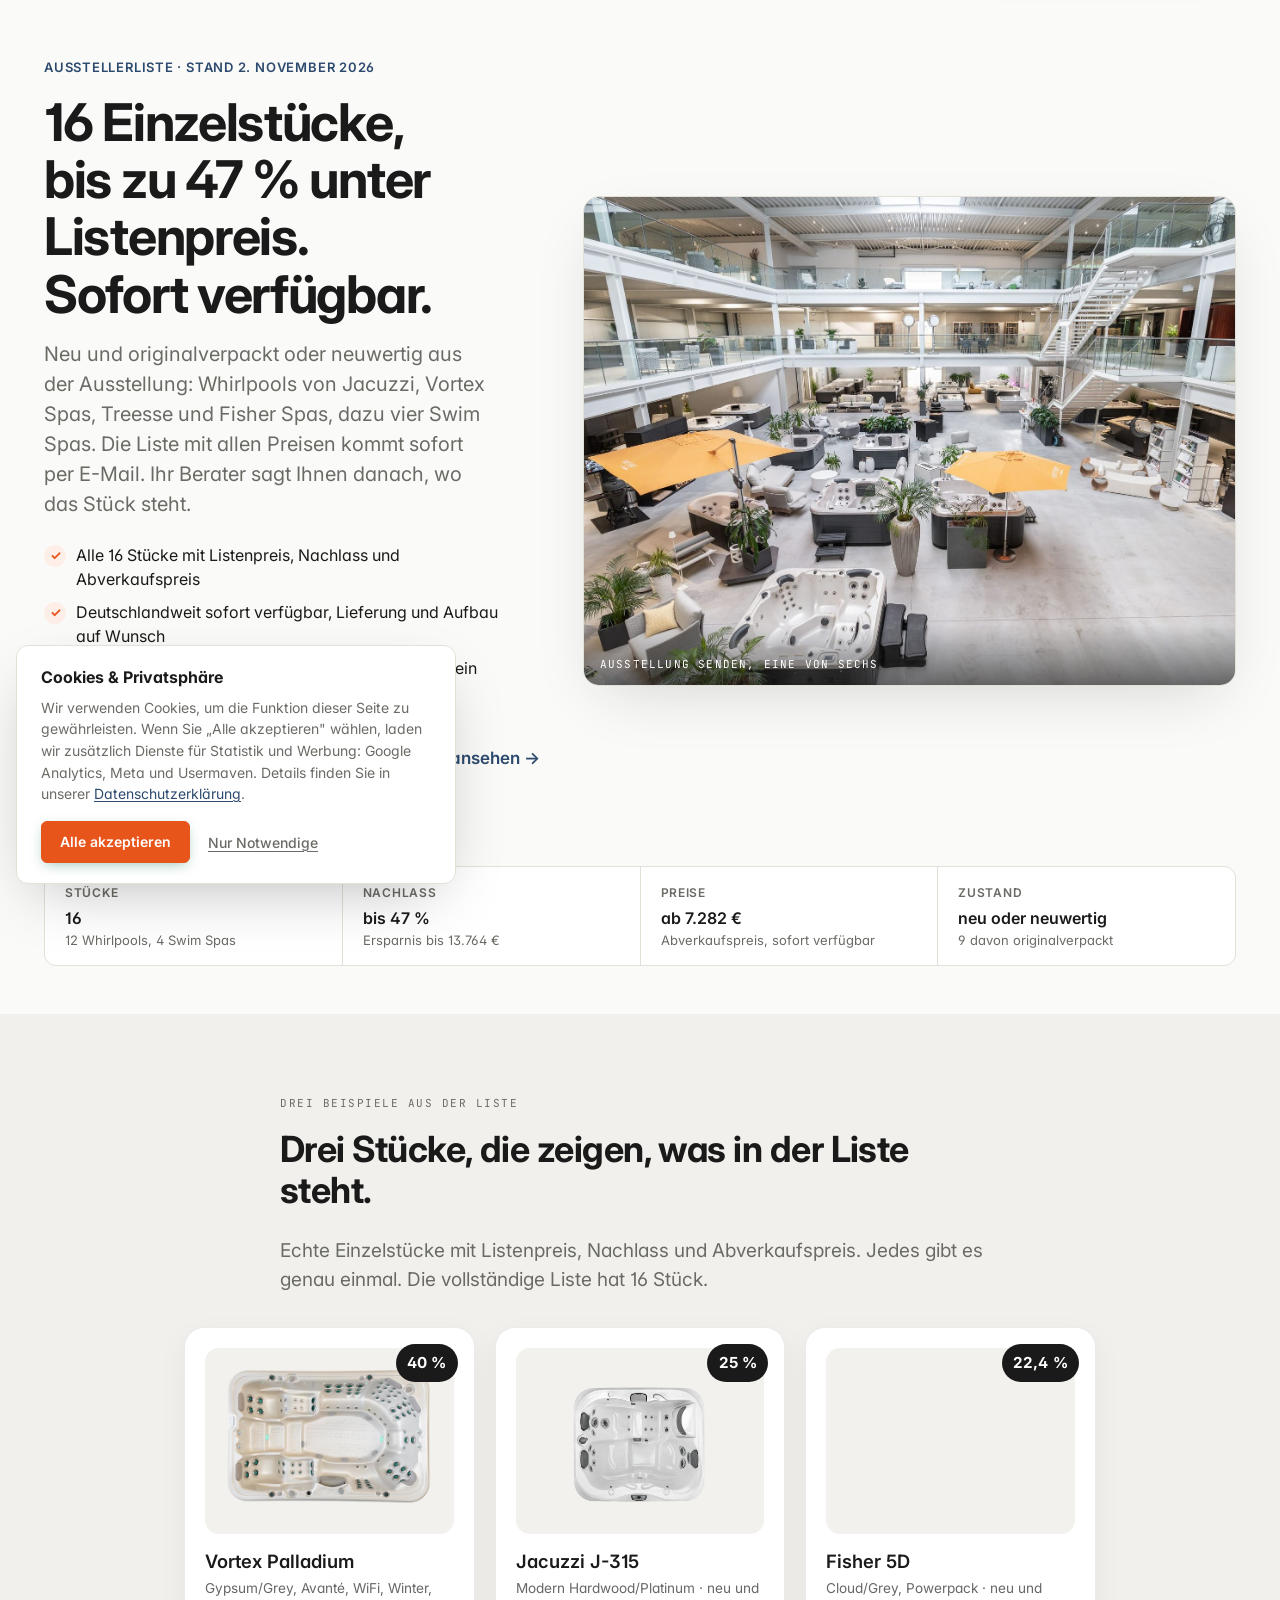
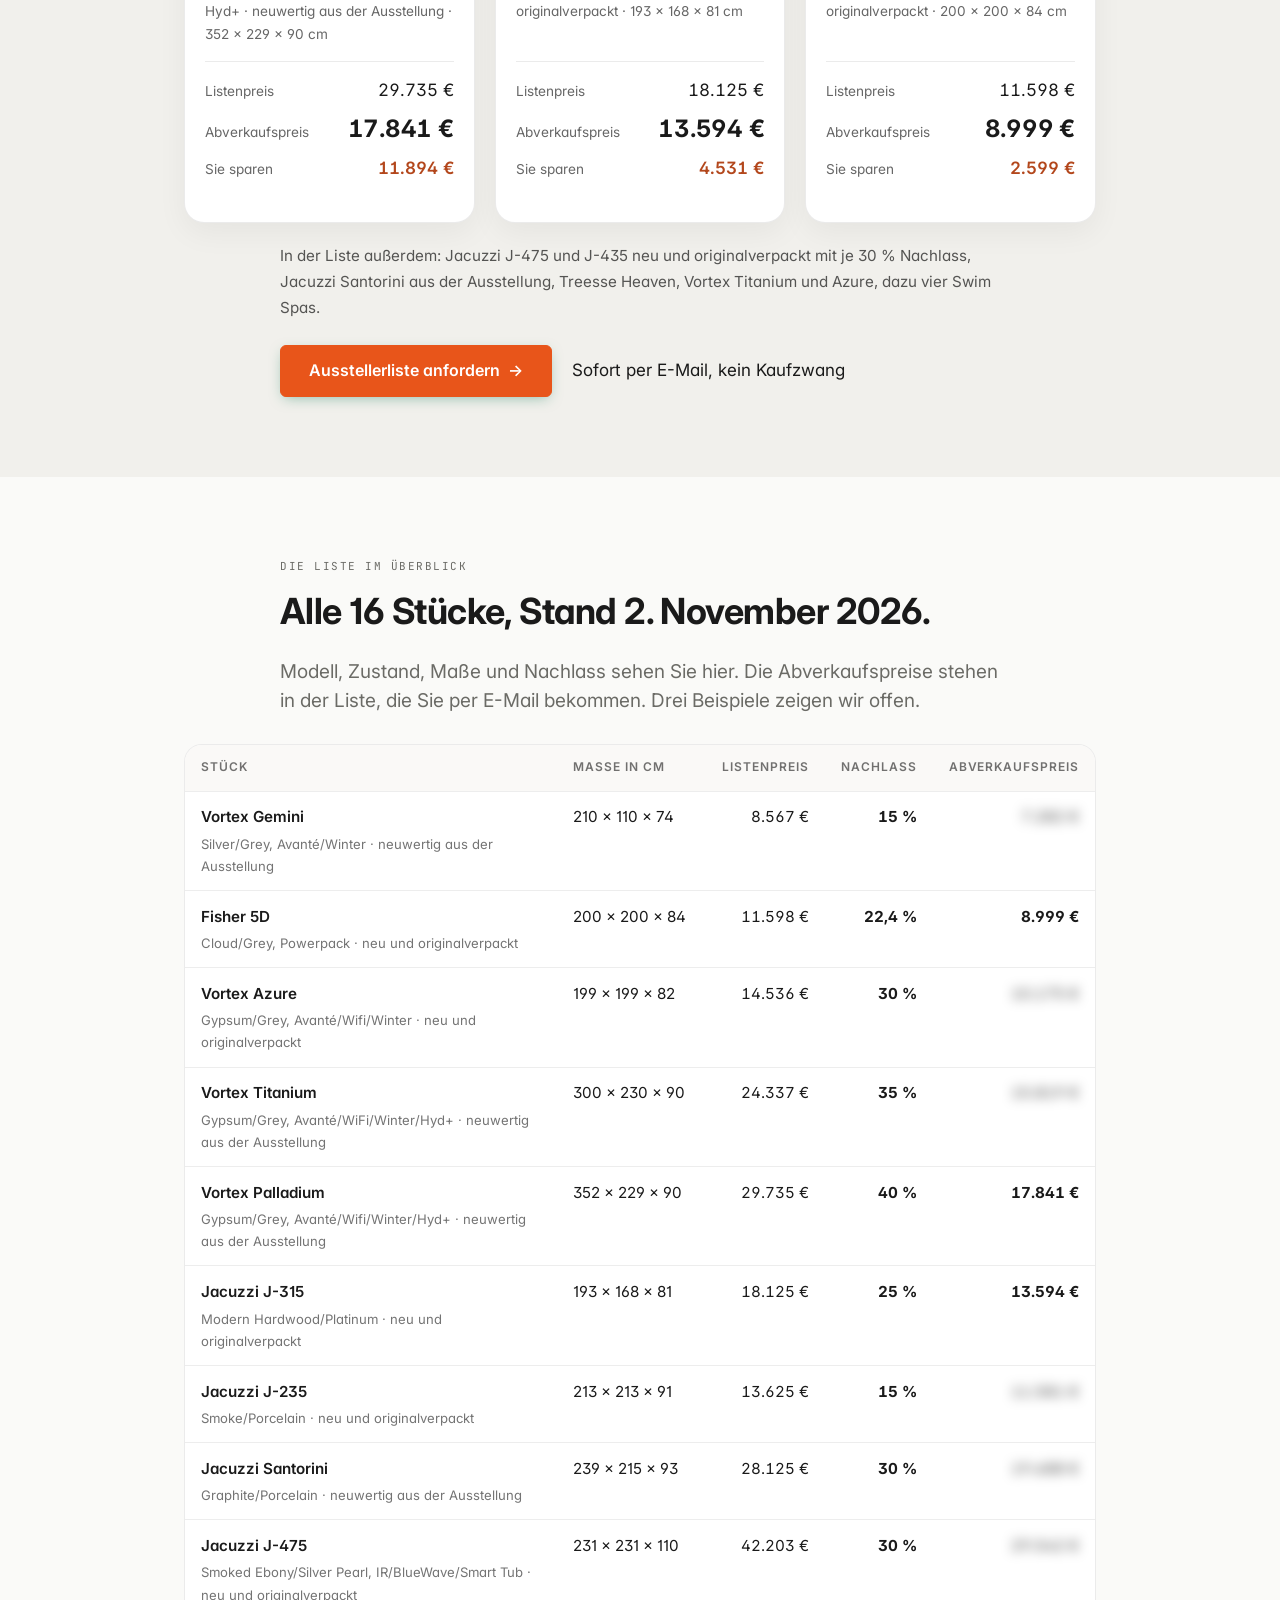
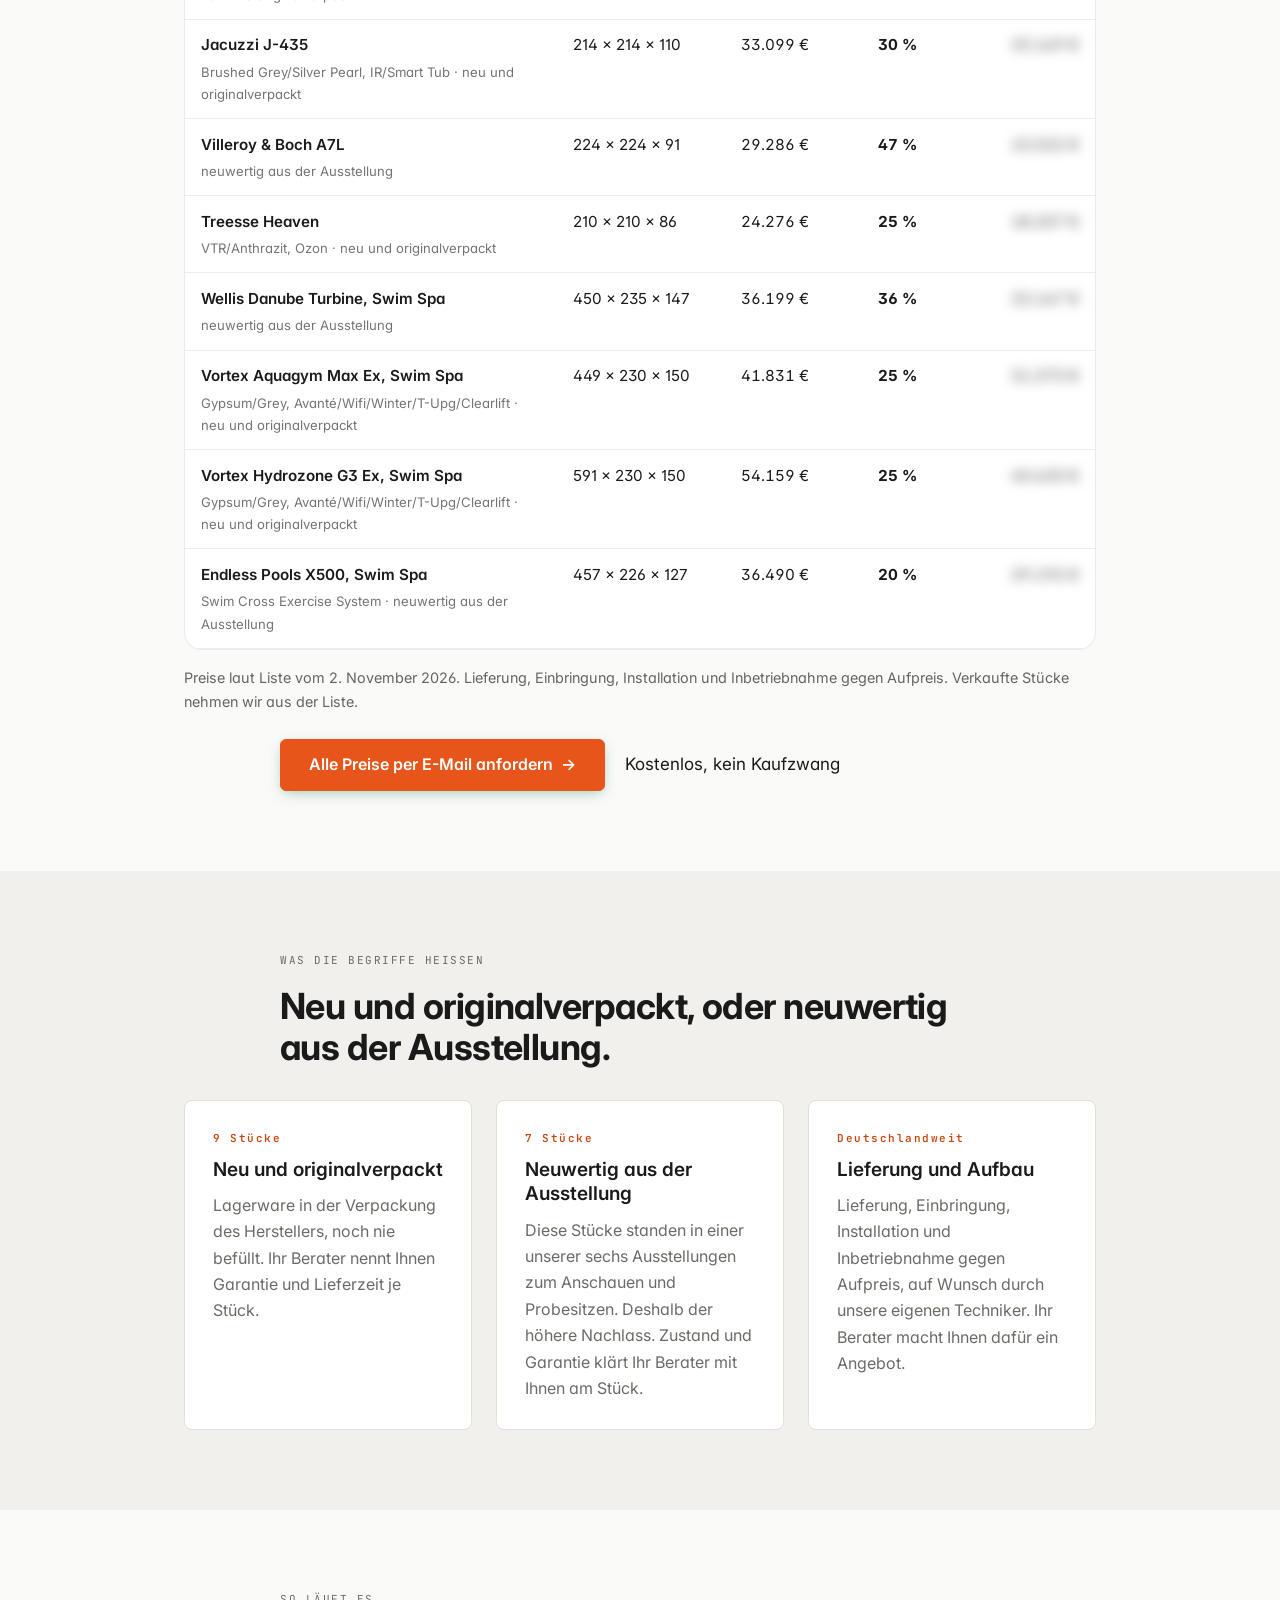
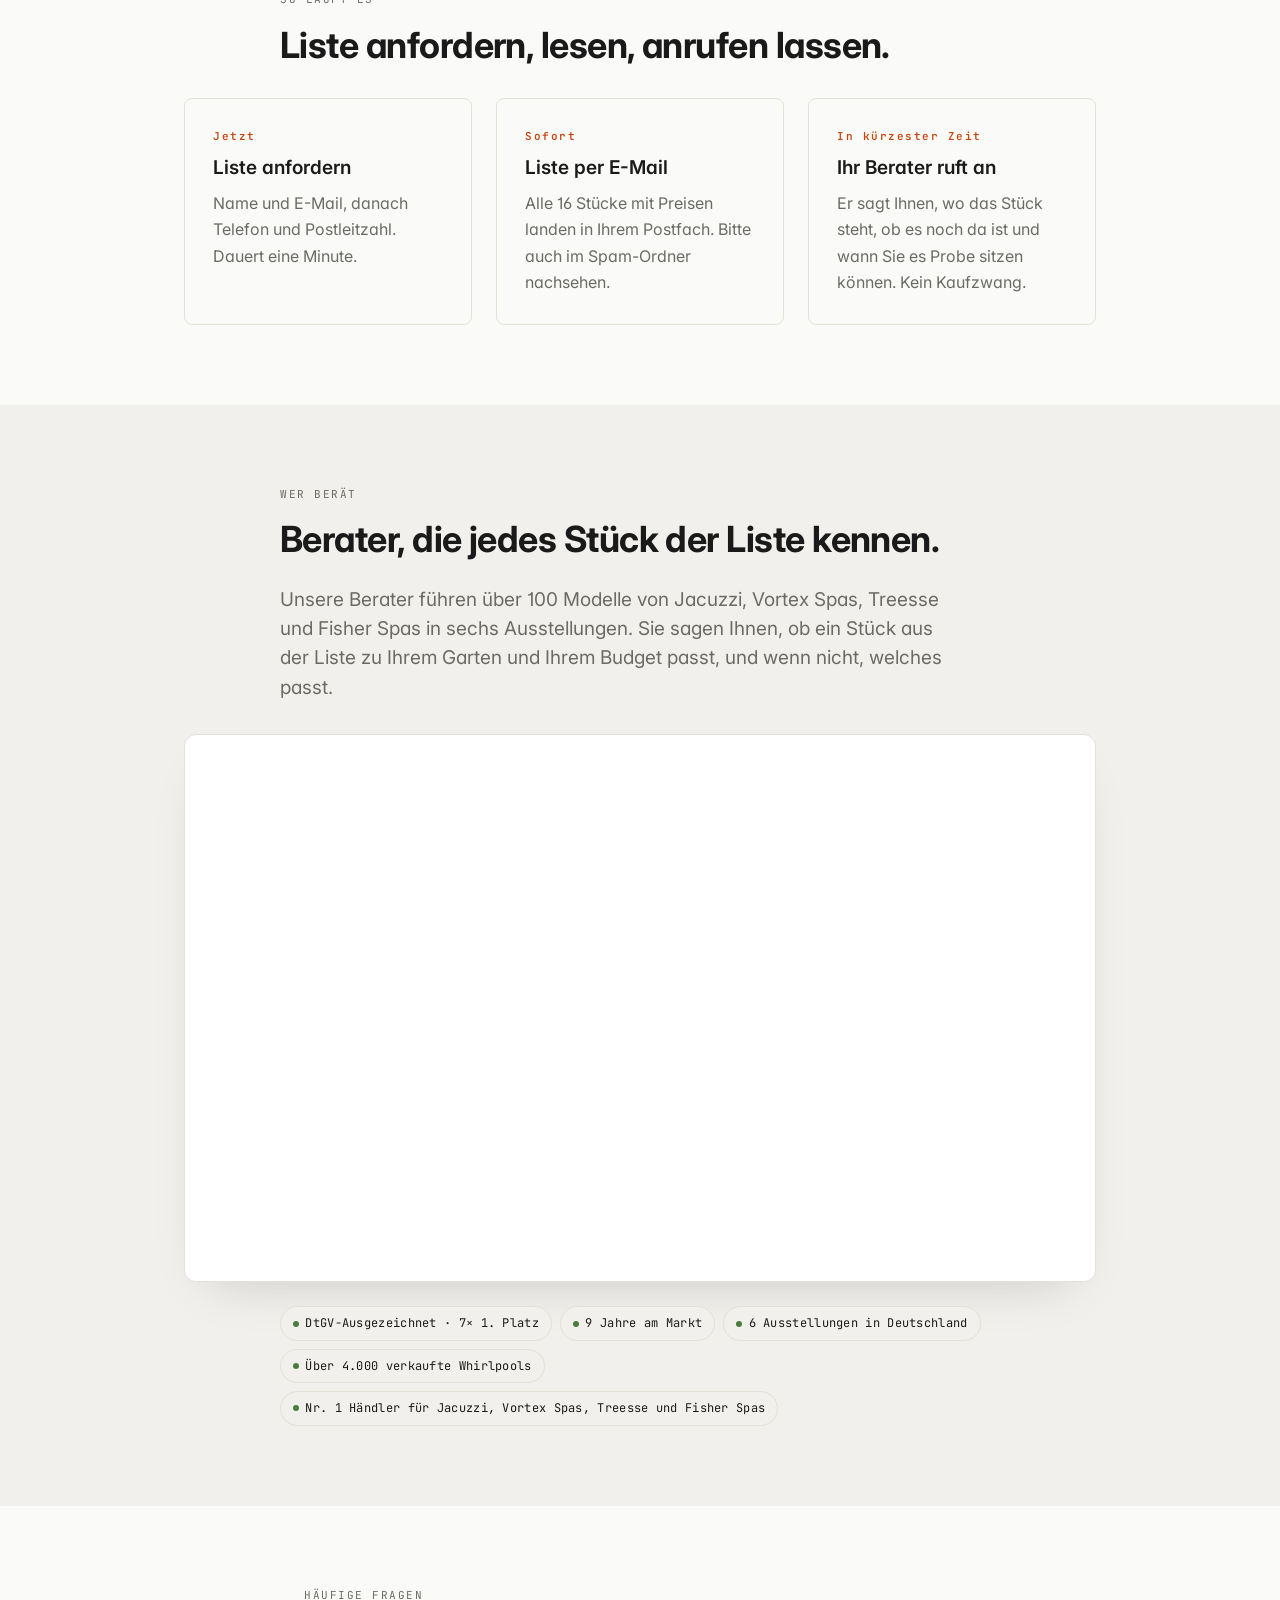
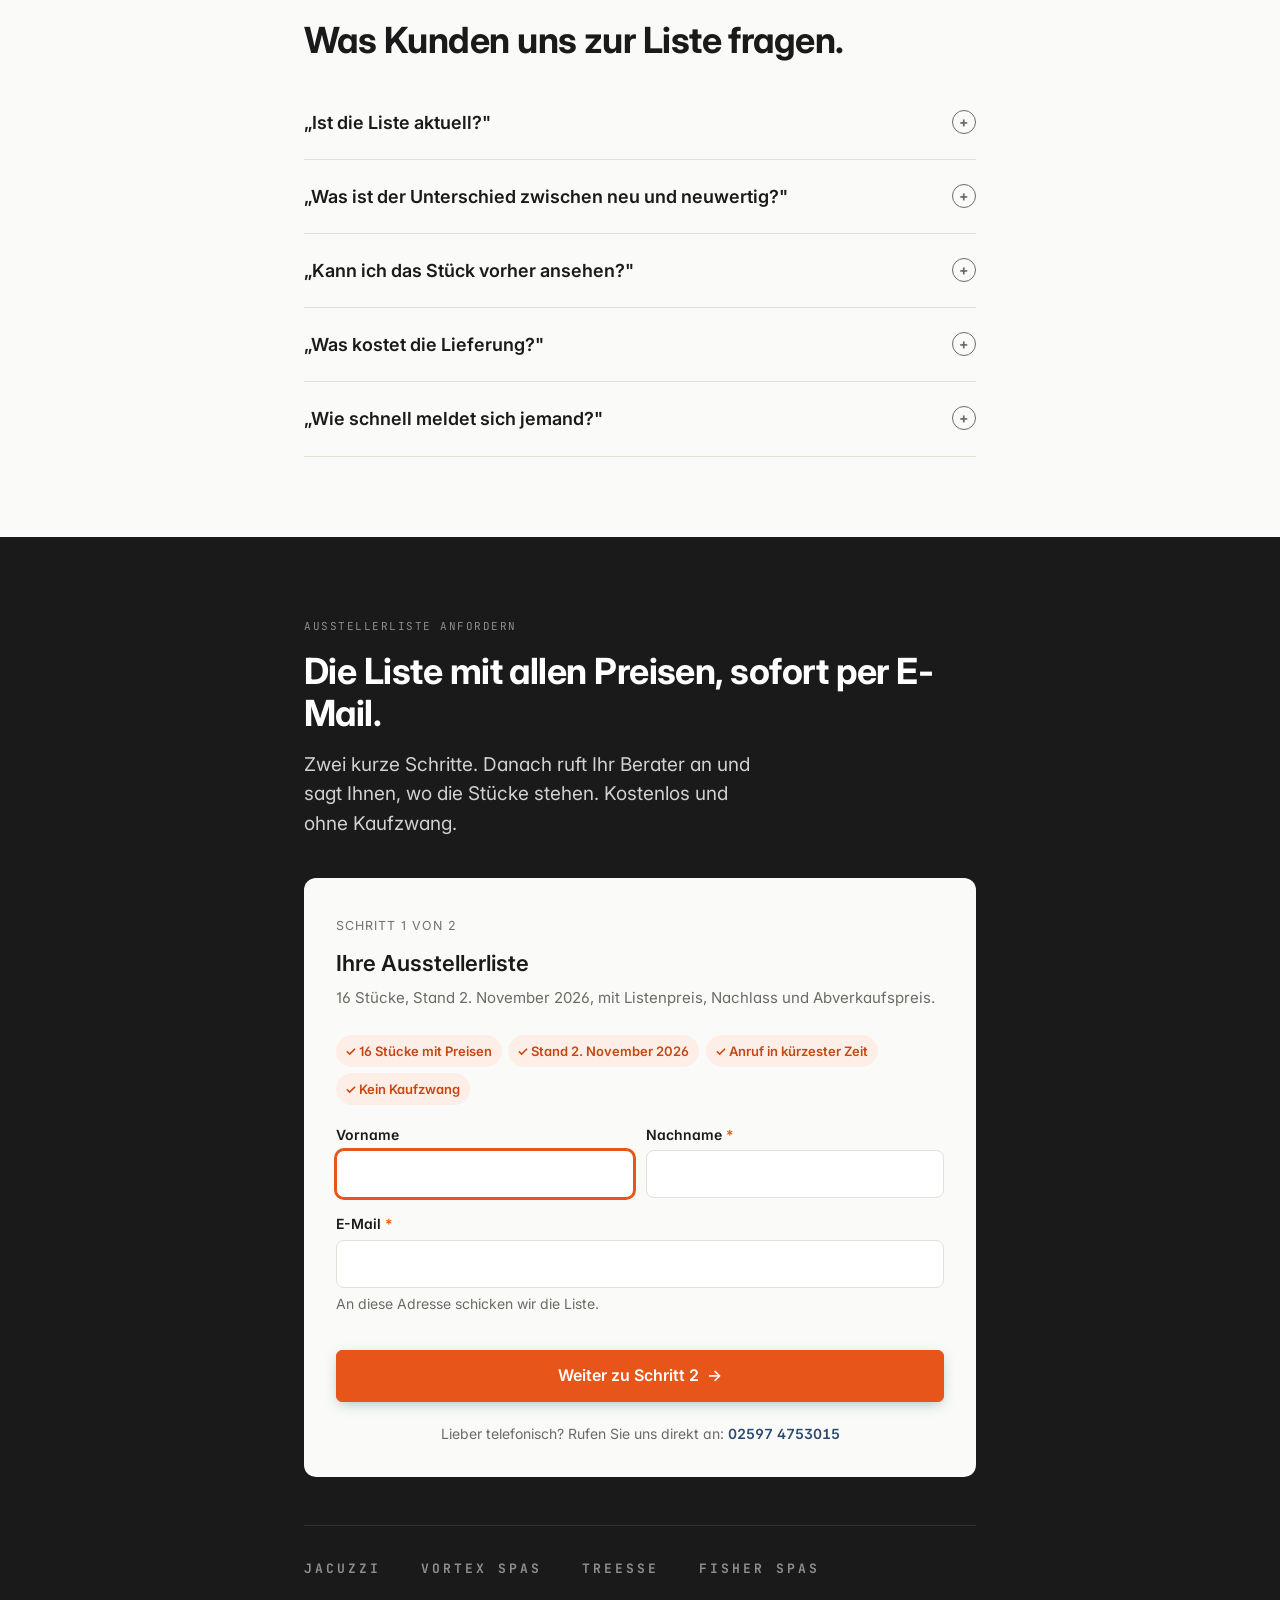
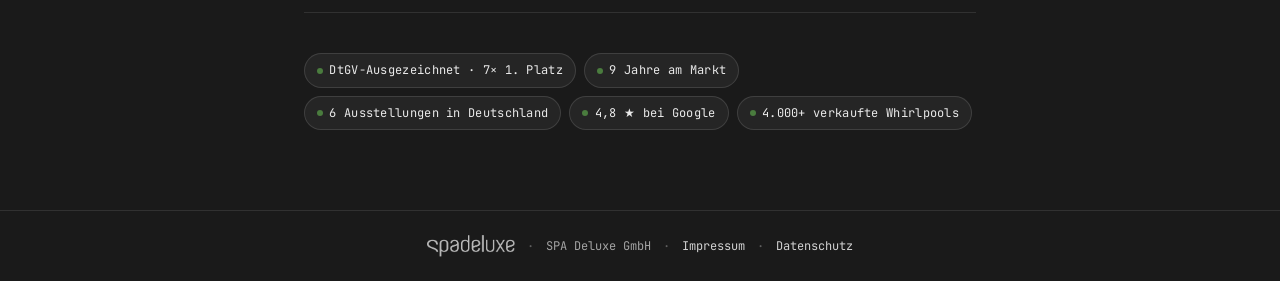
==== commit 6dd52030: "Ausstellerliste: PDF-Zeile der Bestätigung bleibt ohne Datei verborgen Co-Authored-By: Claude Fable " ====
--- a/ausstellerliste/index.html
+++ b/ausstellerliste/index.html
@@ -23,7 +23,7 @@
   <link href="https://fonts.googleapis.com/css2?family=Inter:wght@400;500;600;700&family=JetBrains+Mono:wght@400;500;600;700&display=swap" rel="stylesheet" />
 
   <link rel="stylesheet" href="styles.css?v=20261102a" />
-  <link rel="stylesheet" href="liste.css?v=20261102a" />
+  <link rel="stylesheet" href="liste.css?v=20261102b" />
 
   <!--
     Ausstellerliste, Fassung 1 vom 02.11.2026 (Go Sergej: neue Seite im eigenen Baukasten).
@@ -368,8 +368,8 @@
         <form id="lead-form" action="https://crm.zoho.eu/crm/WebToLeadForm" method="POST" target="zoho-lead-sink" accept-charset="UTF-8" novalidate data-aktiver-schritt="1">
           <!-- Zoho-Webformular „Ausstellerliste LP“: Kennungen nach dem Anlegen eintragen. Solange die Kennungen
                mit TODO beginnen, sendet app.js nichts und zeigt nur die Bestätigung. -->
-          <input type="hidden" name="xnQsjsdp" value="TODO-ausstellerliste" />
-          <input type="hidden" name="xmIwtLD" value="TODO-ausstellerliste" />
+          <input type="hidden" name="xnQsjsdp" value="9ab09f6179eb0995d3880c89c92679ea59e7a99e228bb5ddf80e9b163ed5579c" />
+          <input type="hidden" name="xmIwtLD" value="329c4edb82bad84c3063728ddb2f727e2dc0511ffad861114c766a6215c890c86b1b9c0e5a311acc0ca991c3a3c2979d" />
           <input type="hidden" name="actionType" value="TGVhZHM=" />
           <input type="hidden" name="returnURL" value="https://ads.spadeluxe.de/ausstellerliste/" />
           <!-- Dieselbe Lead-Quelle wie die bisherige Kampagne, damit Funnel 8 die Liste verschickt. -->
@@ -539,7 +539,7 @@
 </div>
 
 <!-- liste.js vor app.js: zwei Schritte und Beschreibung, dann sendet app.js. -->
-<script src="liste.js?v=20261102a" defer></script>
+<script src="liste.js?v=20261102b" defer></script>
 <script src="app.js?v=20261102a" defer></script>
 </body>
 </html>
--- a/ausstellerliste/liste.css
+++ b/ausstellerliste/liste.css
@@ -822,3 +822,5 @@
   .liste td:nth-child(4)::before { content: "Nachlass"; color: rgba(0,0,0,.55); font-size: .85rem; }
   .liste td:nth-child(5)::before { content: "Abverkaufspreis"; color: rgba(0,0,0,.55); font-size: .85rem; }
 }
+/* Zeile für den PDF-Link bleibt unsichtbar, solange keine Datei hinterlegt ist (hidden schlägt display:flex) */
+.ticket-zeile[hidden], .form-schritt[hidden] { display: none !important; }
